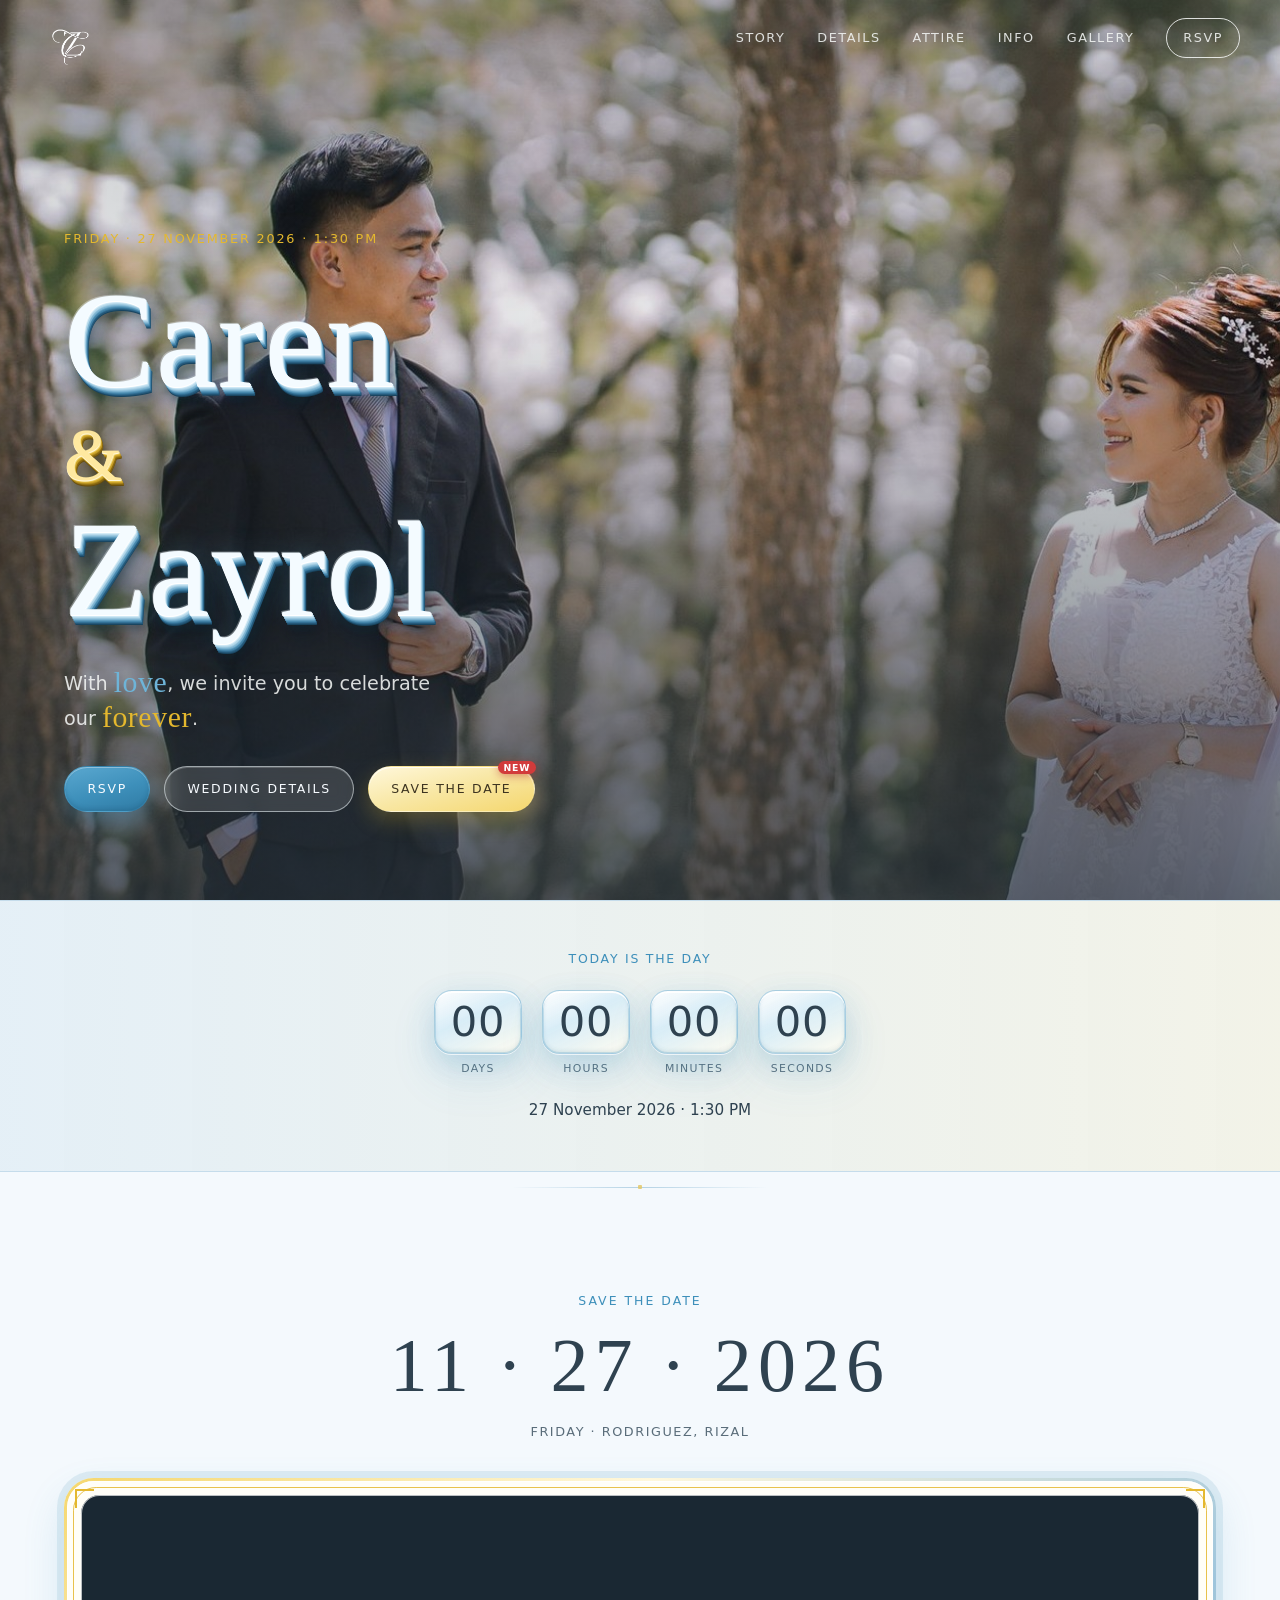
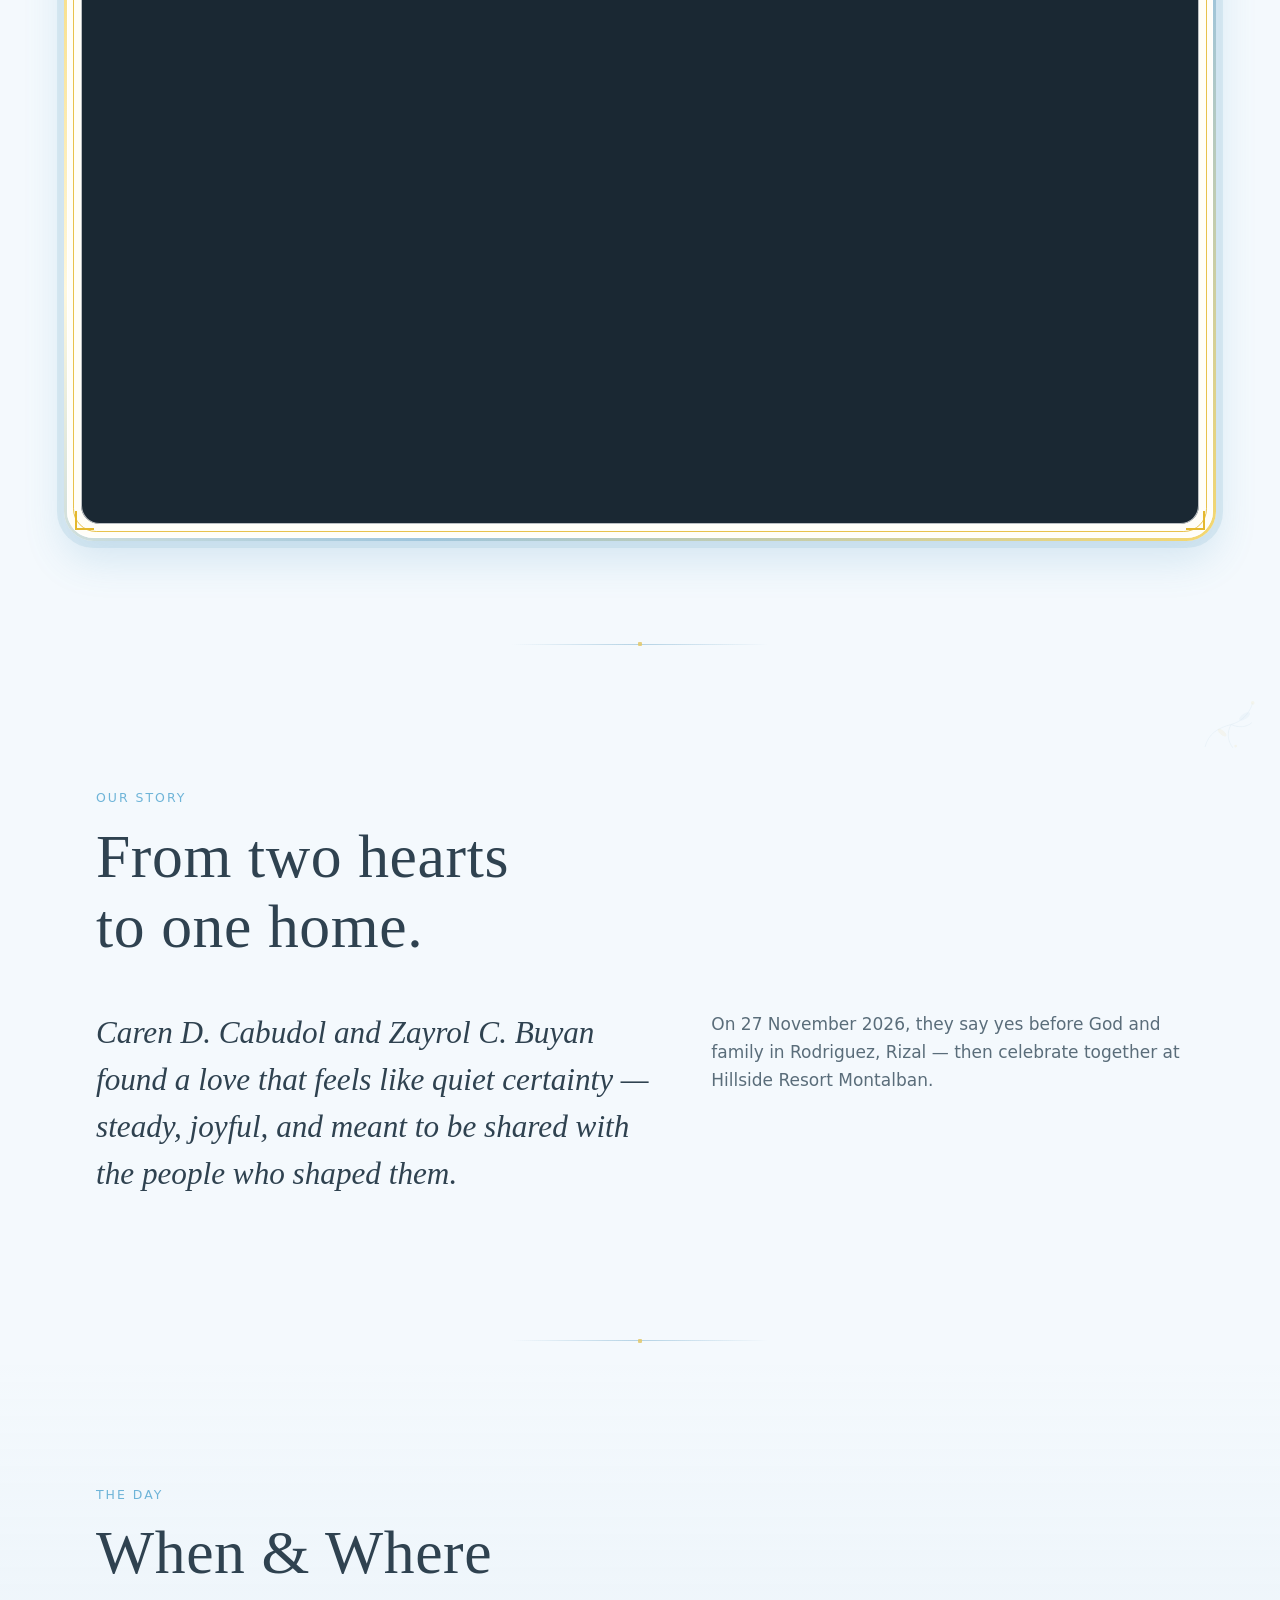
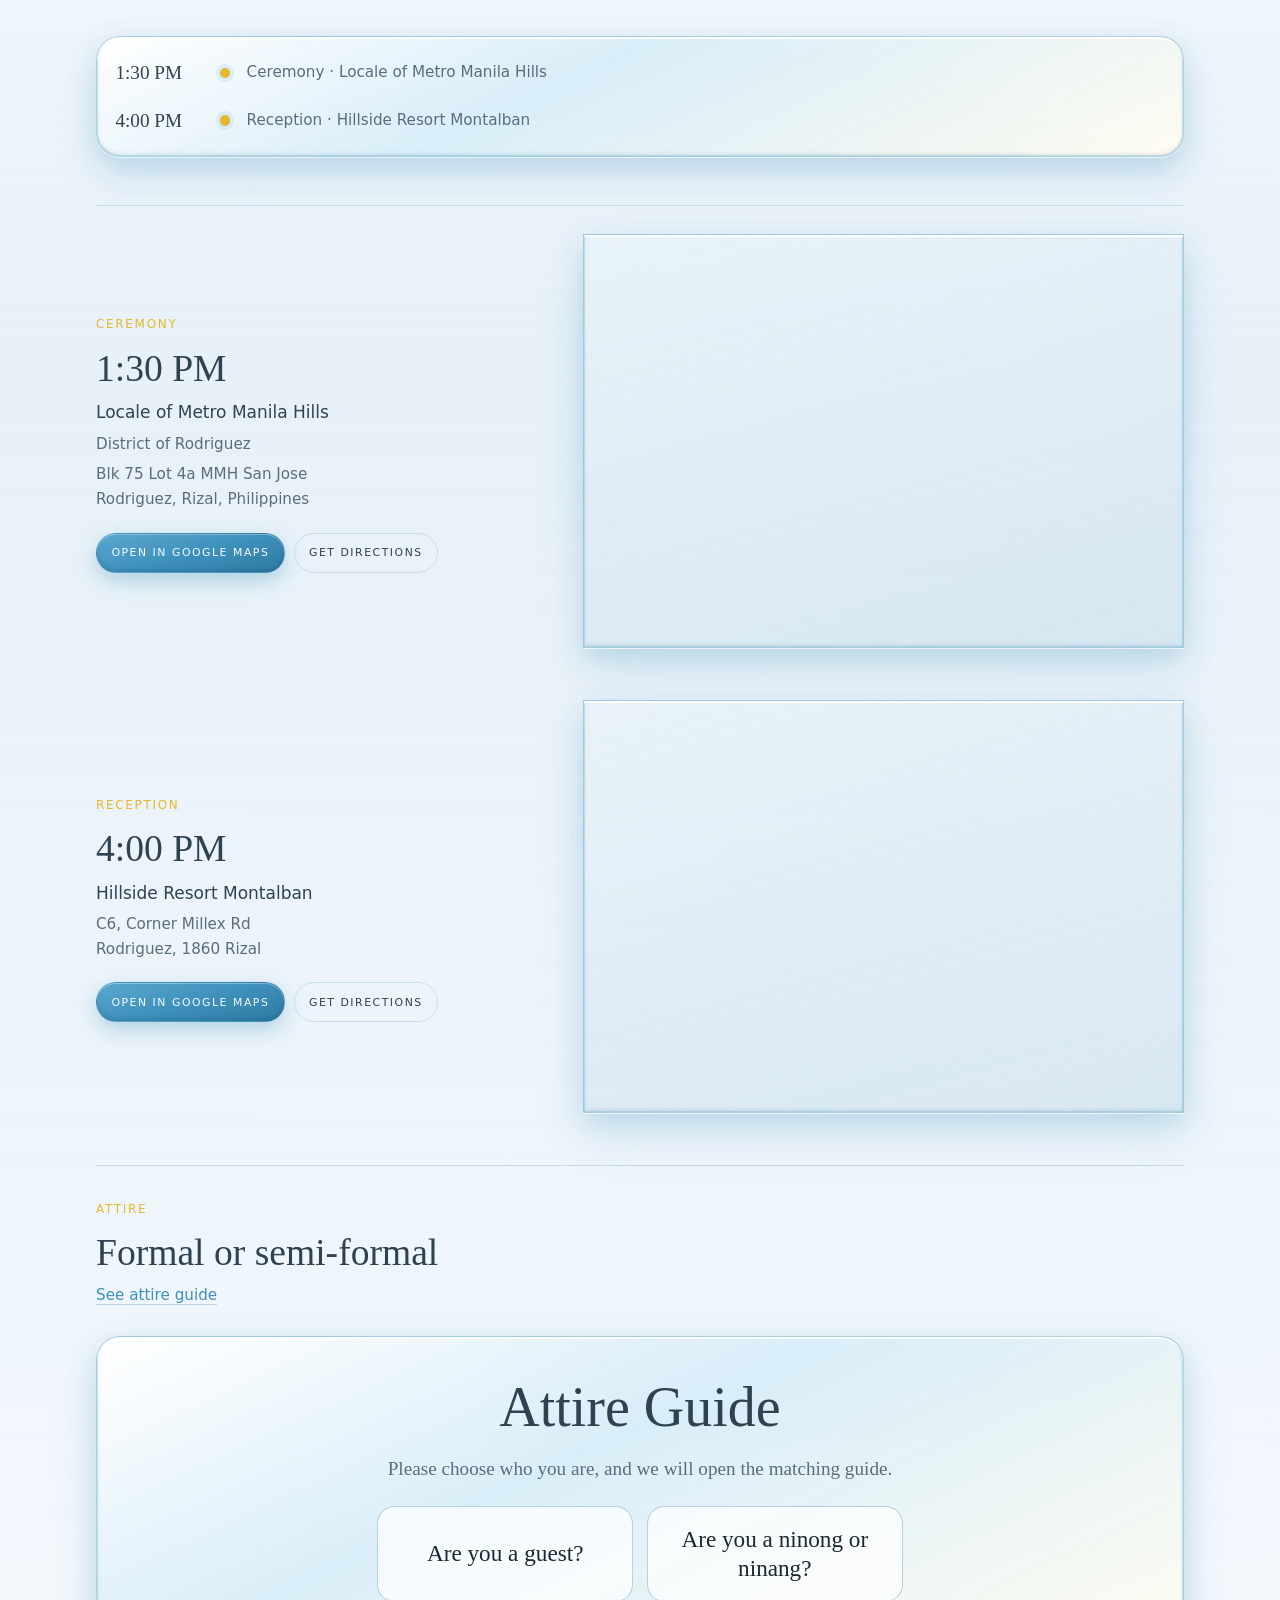
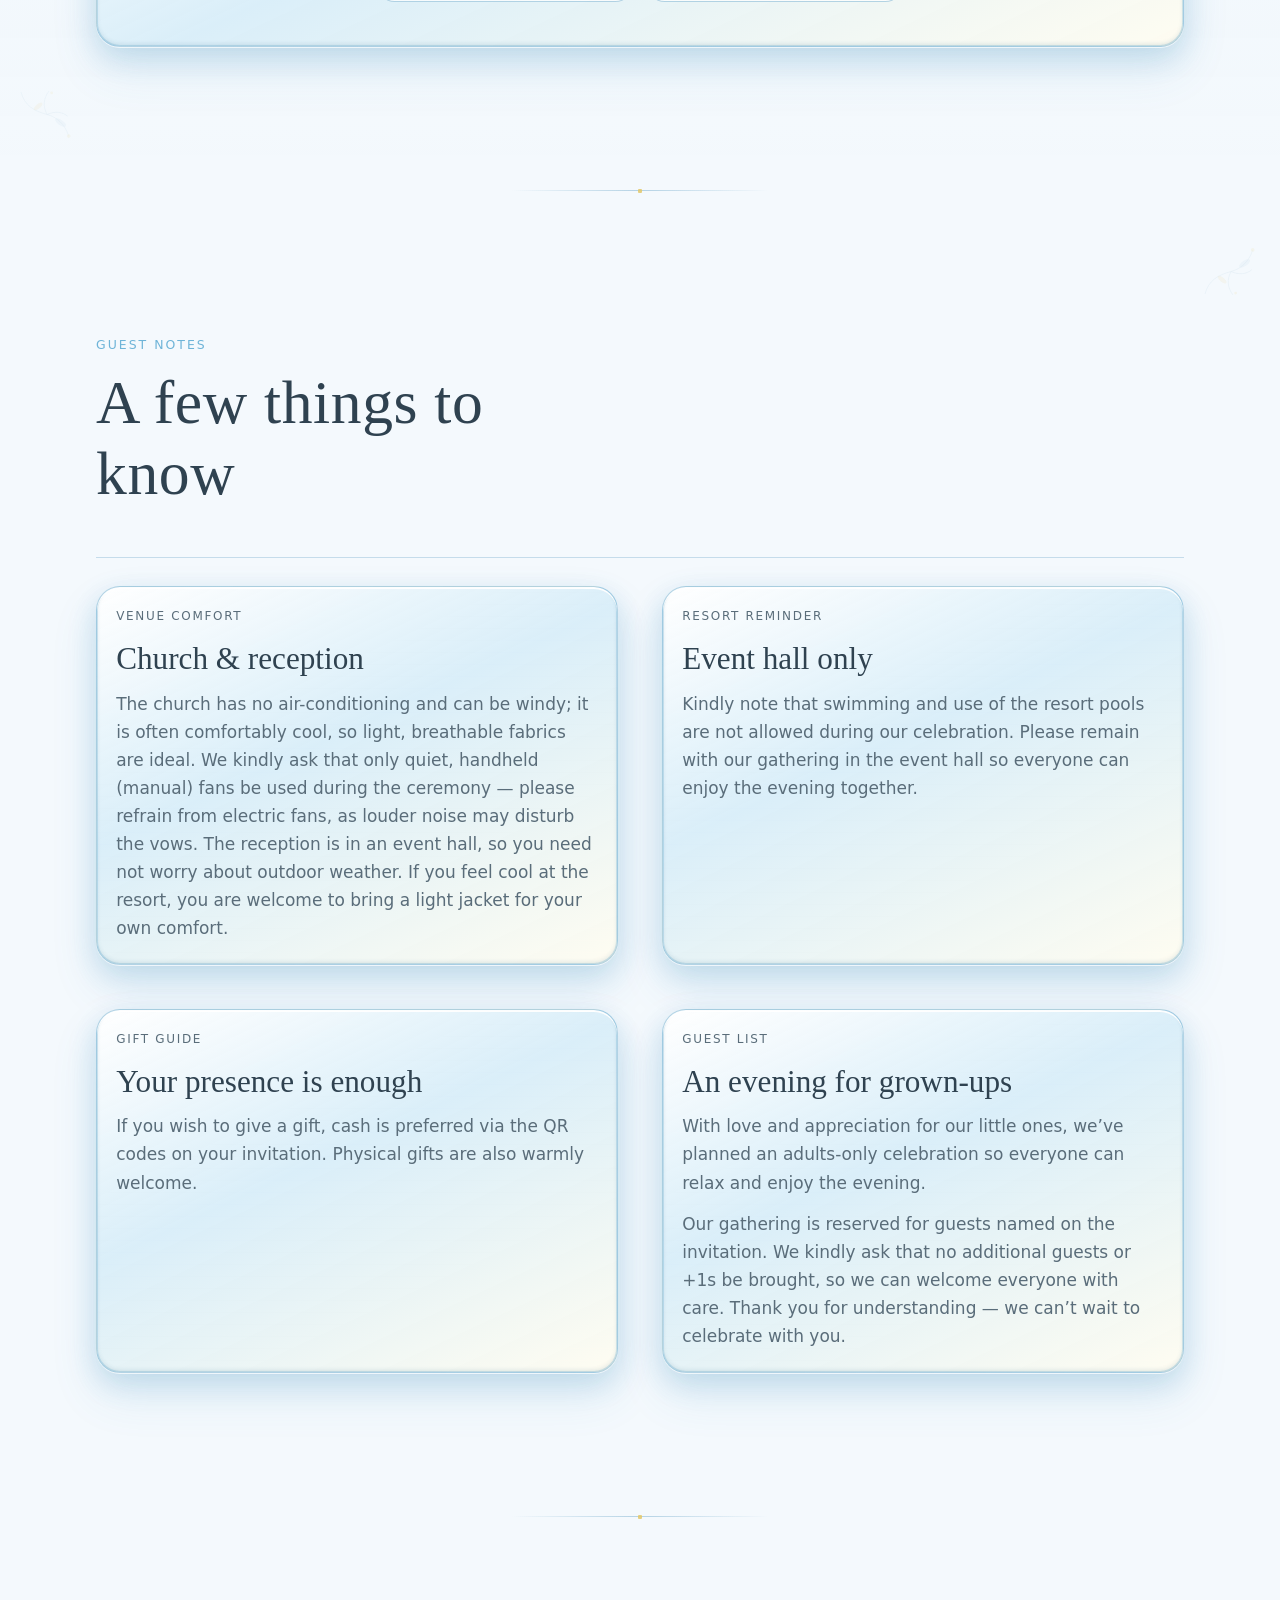
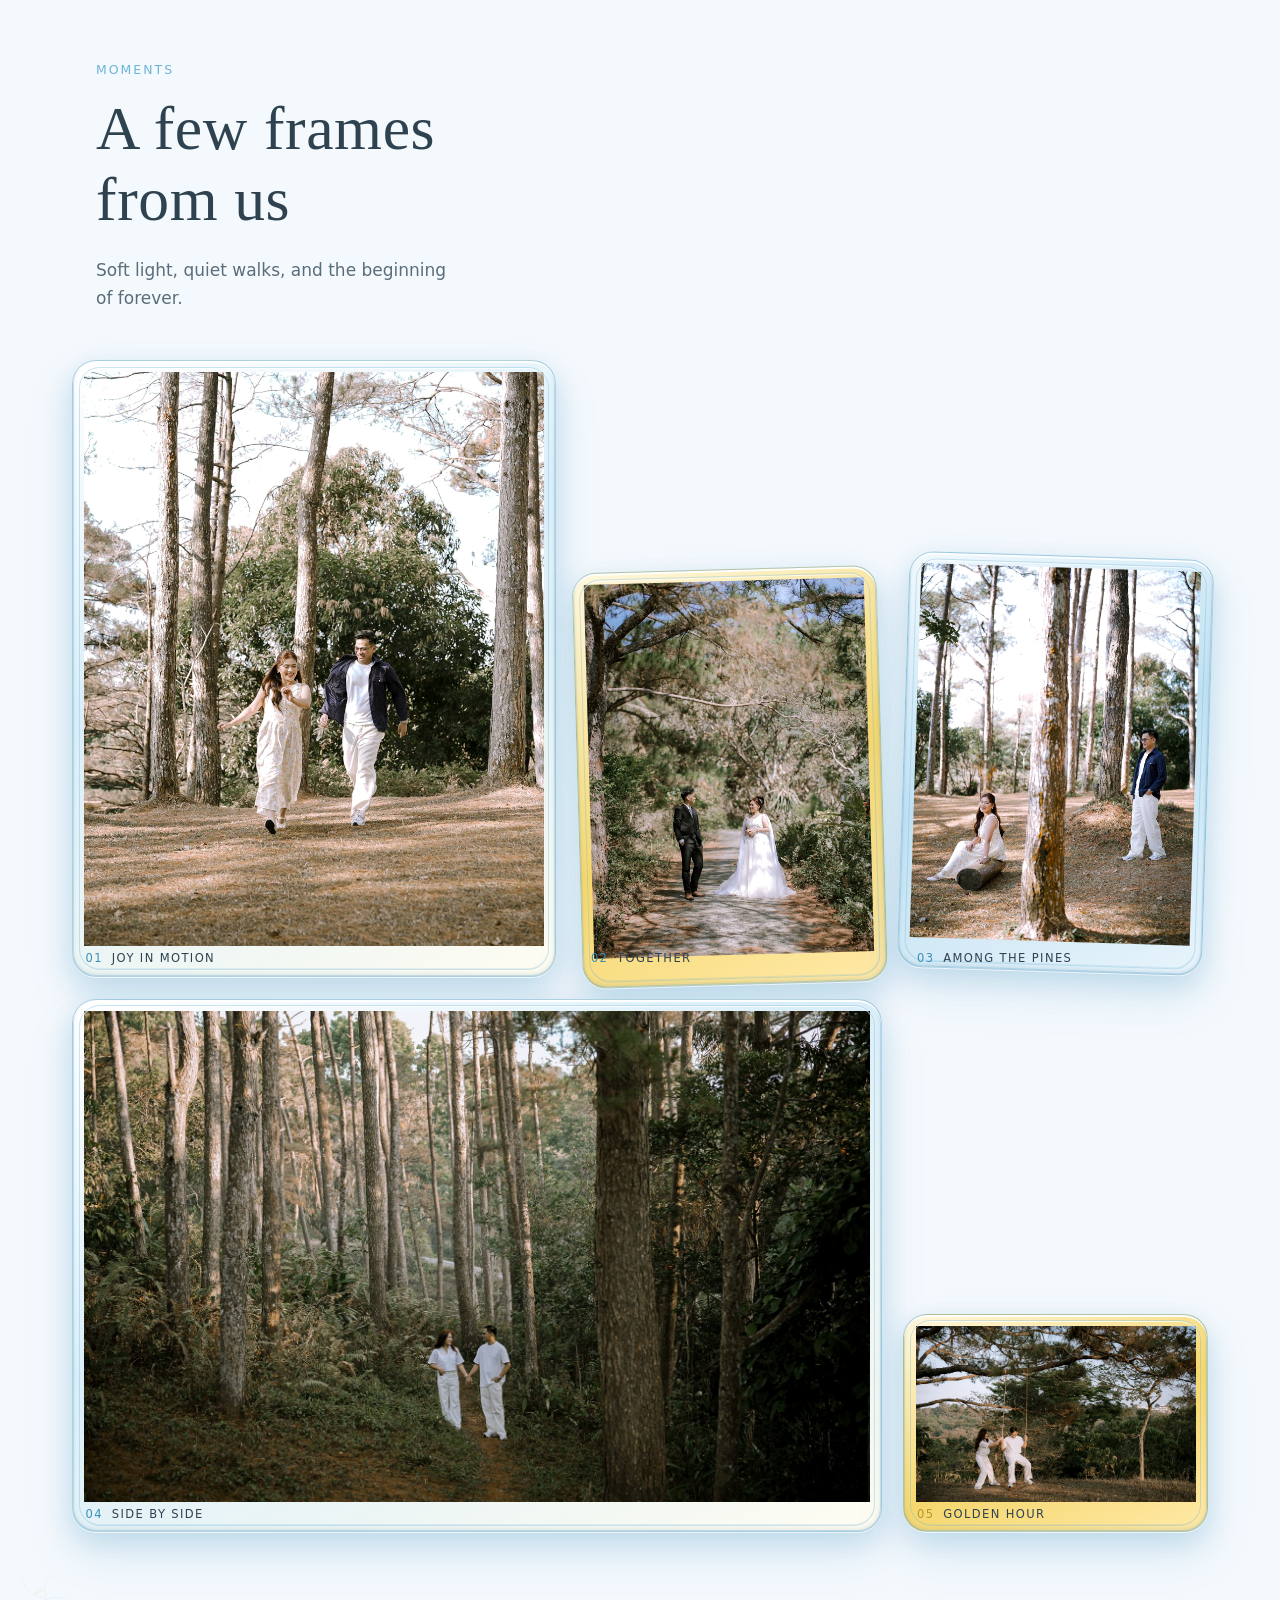
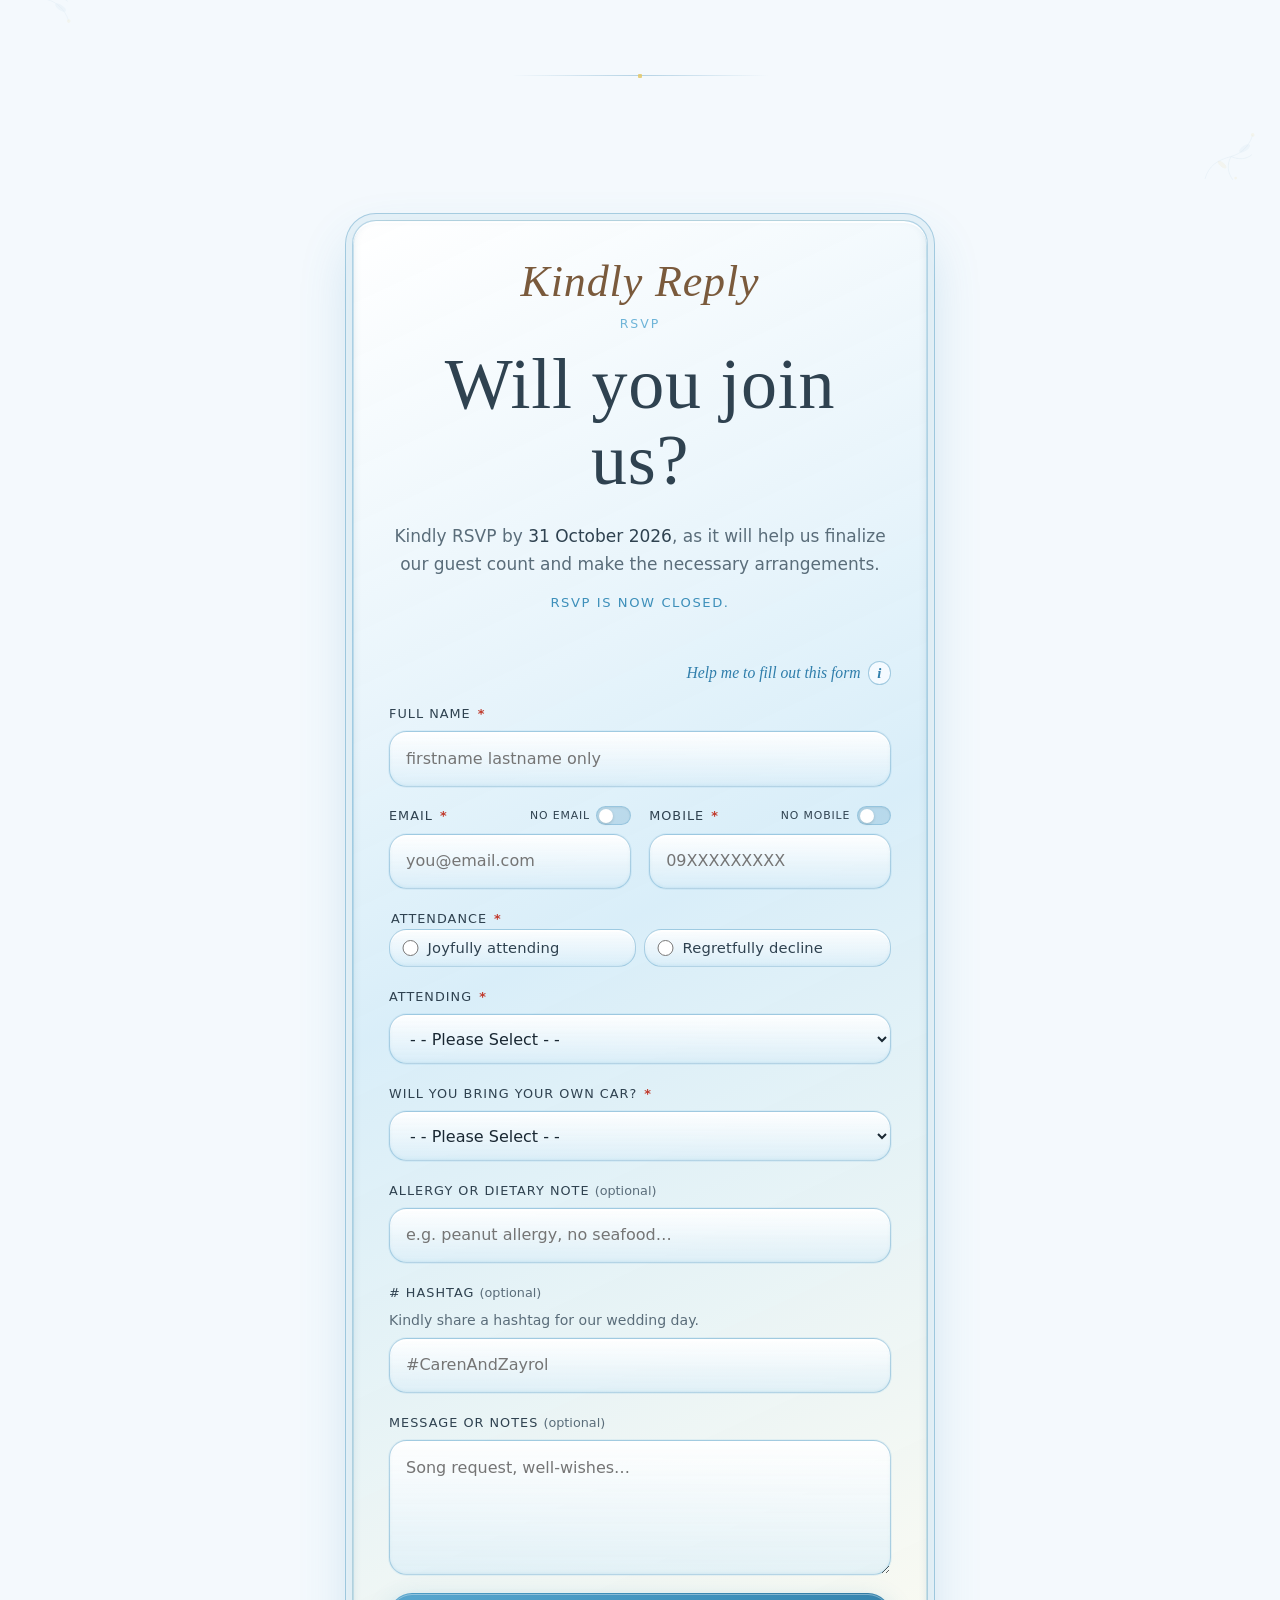
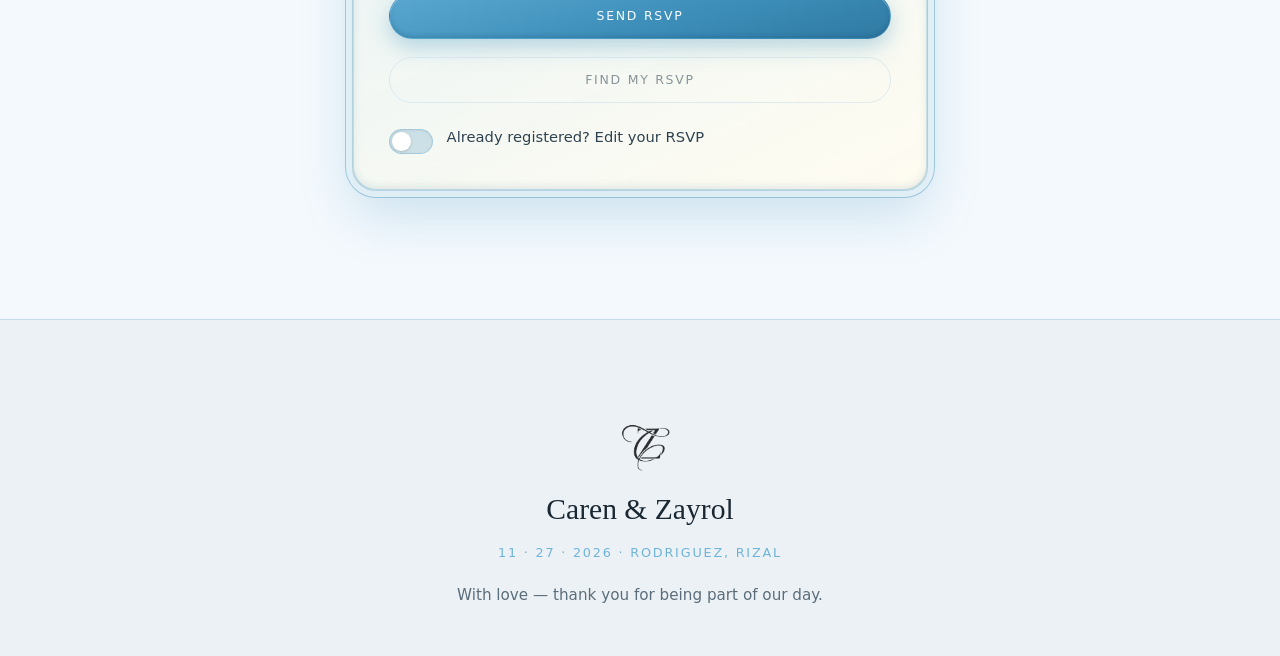
==== index.html @ 42cf220a "Let a saved group be suggested on the RSVP form, and register the people checked with that name. Co-" ====
<!DOCTYPE html>
<html lang="en">
<head>
  <meta charset="UTF-8" />
  <meta name="viewport" content="width=device-width, initial-scale=1, viewport-fit=cover" />
  <meta name="description" content="You're invited to the wedding of Caren D. Cabudol and Zayrol C. Buyan — 27 November 2026." />
  <meta name="referrer" content="strict-origin-when-cross-origin" />
  <meta
    http-equiv="Content-Security-Policy"
    content="default-src 'self'; base-uri 'self'; object-src 'none'; script-src 'self'; style-src 'self' 'unsafe-inline' https://fonts.googleapis.com; font-src 'self' https://fonts.gstatic.com data:; img-src 'self' data: https: blob:; frame-src https://maps.google.com https://www.google.com https://maps.googleapis.com https://www.youtube.com https://www.youtube-nocookie.com; connect-src 'self' https://wedding-rsvp.bzayrol.workers.dev https://script.google.com https://script.googleusercontent.com; form-action 'self'; upgrade-insecure-requests"
  />
  <title>Caren & Zayrol — Wedding</title>

  <link rel="preconnect" href="https://fonts.googleapis.com" />
  <link rel="preconnect" href="https://fonts.gstatic.com" crossorigin />
  <link href="https://fonts.googleapis.com/css2?family=Allura&family=Cormorant+Garamond:ital,wght@0,400;0,500;0,600;1,400;1,500&family=Great+Vibes&family=Outfit:wght@300;400;500&family=IBM+Plex+Mono:wght@400&display=swap" rel="stylesheet" />

  <link rel="icon" href="assets/favicon.svg" type="image/svg+xml" />
  <link rel="stylesheet" href="css/styles.css?v=232" />
  <script src="js/boot.js?v=4"></script>
</head>
<body>
  <a class="skip-link" href="#main">Skip to content</a>

  <div class="page-bg" aria-hidden="true"></div>

  <div class="page-decor" aria-hidden="true">
    <img class="page-decor__corner page-decor__corner--tl" src="assets/decor-corner.svg" alt="" width="160" height="160" />
    <img class="page-decor__corner page-decor__corner--br" src="assets/decor-corner.svg" alt="" width="160" height="160" />
  </div>

  <header class="site-header" data-header>
    <a class="logo" href="#top" aria-label="Caren & Zayrol — home">
      <img src="assets/logo-monogram.png" alt="" width="80" height="86" decoding="async" />
    </a>
    <button class="nav-toggle" type="button" aria-expanded="false" aria-controls="site-nav" data-nav-toggle>
      <span class="sr-only">Menu</span>
      <span></span><span></span>
    </button>
    <nav id="site-nav" class="site-nav" data-nav>
      <a href="#story">Story</a>
      <a href="#details">Details</a>
      <a href="#attire">Attire</a>
      <a href="#info">Info</a>
      <a href="#gallery">Gallery</a>
      <a href="#owners" class="nav-proposals" data-nav-proposals data-owners-lock hidden aria-label="Proposals and invitations">
        <span class="nav-proposals__full">Proposals and Invitations</span>
        <span class="nav-proposals__short">Invites</span>
      </a>
      <div class="nav-drop" data-nav-guestlist data-owners-lock data-guestlist-lock hidden>
        <button type="button" class="nav-drop__toggle" aria-expanded="false" aria-haspopup="true" aria-controls="planner-menu" data-planner-menu-toggle>
          Planner
        </button>
        <div id="planner-menu" class="nav-drop__menu" role="menu">
          <div class="nav-drop__panel">
            <a role="menuitem" href="planner/guestlist/">Guestlist</a>
            <a role="menuitem" href="planner/seating/">Seating arrangement</a>
          </div>
        </div>
      </div>
      <a class="nav-cta" href="#rsvp">RSVP</a>
    </nav>
  </header>

  <main id="main">
    <section id="top" class="hero" aria-label="Invitation">
      <div class="hero__media" role="img" aria-label="Caren and Zayrol in formal wedding attire">
        <picture data-hero-picture>
          <source media="(max-width: 720px)" srcset="assets/hero-mobile.jpg?v=6" data-hero-mobile />
          <img
            src="assets/hero.jpg?v=10"
            alt=""
            width="2400"
            height="880"
            fetchpriority="high"
            data-hero-img
            data-hero-desktop="assets/hero.jpg?v=10"
            data-hero-phone="assets/hero-mobile.jpg?v=6"
          />
        </picture>
      </div>
      <div class="hero__veil"></div>
      <div class="hero__content">
        <p class="hero__meta" data-reveal>Friday · 27 November 2026 · 1:30 PM</p>
        <h1 class="hero__brand" data-reveal>
          <span>Caren</span>
          <span class="amp">&</span>
          <span>Zayrol</span>
        </h1>
        <p class="hero__line" data-reveal>With <button type="button" class="hero__forever hero__secret" data-proposals-unlock>love</button>, we invite you to celebrate our <span class="hero__forever">forever</span>.</p>
        <div class="hero__actions" data-reveal>
          <a class="btn btn--primary" href="#rsvp">RSVP</a>
          <a class="btn btn--ghost" href="#details">Wedding details</a>
          <a class="btn btn--butter btn--new" href="#save-the-date">Save the date<span class="btn__new">New</span></a>
        </div>
      </div>
    </section>

    <section id="countdown" class="countdown" aria-label="Countdown to the wedding" data-countdown>
      <div class="section__inner countdown__inner" data-reveal>
        <p class="countdown__label">Counting down to forever</p>
        <div class="countdown__grid" role="timer" aria-live="polite">
          <div class="countdown__unit">
            <div class="flip" data-days><span>00</span></div>
            <small>Days</small>
          </div>
          <div class="countdown__unit">
            <div class="flip" data-hours><span>00</span></div>
            <small>Hours</small>
          </div>
          <div class="countdown__unit">
            <div class="flip" data-mins><span>00</span></div>
            <small>Minutes</small>
          </div>
          <div class="countdown__unit">
            <div class="flip" data-secs><span>00</span></div>
            <small>Seconds</small>
          </div>
        </div>
        <p class="countdown__date">27 November 2026 · 1:30 PM</p>
      </div>
    </section>

    <div class="divider" aria-hidden="true"><span></span></div>

    <section id="save-the-date" class="date-lockup" aria-label="Save the date">
      <div class="date-lockup__content" data-reveal>
        <p class="date-lockup__eyebrow">Save the date</p>
        <p class="date-lockup__digits">11 · 27 · 2026</p>
        <p class="date-lockup__meta">Friday · Rodriguez, Rizal</p>
        <div class="date-lockup__film">
          <div class="date-lockup__stage">
            <iframe
              src="https://www.youtube-nocookie.com/embed/GjAv69SFkd0"
              title="Caren and Zayrol pre-wedding film"
              allow="accelerometer; autoplay; clipboard-write; encrypted-media; gyroscope; picture-in-picture; web-share"
              referrerpolicy="strict-origin-when-cross-origin"
              allowfullscreen
              loading="lazy"
            ></iframe>
          </div>
        </div>
      </div>
    </section>

    <div class="divider" aria-hidden="true"><span></span></div>

    <section id="story" class="section story">
      <div class="section__inner">
        <p class="eyebrow" data-reveal>Our story</p>
        <h2 class="section__title" data-reveal>From two hearts to one home.</h2>
        <div class="story__grid">
          <p class="story__lead" data-reveal>
            Caren D. Cabudol and Zayrol C. Buyan found a love that feels like quiet certainty —
            steady, joyful, and meant to be shared with the people who shaped them.
          </p>
          <div class="story__aside" data-reveal>
            <p>
              On 27 November 2026, they say yes before God and family in Rodriguez, Rizal —
              then celebrate together at Hillside Resort Montalban.
            </p>
          </div>
        </div>
      </div>
    </section>

    <div class="divider" aria-hidden="true"><span></span></div>

    <section id="details" class="section details">
      <div class="section__inner">
        <p class="eyebrow" data-reveal>The day</p>
        <h2 class="section__title" data-reveal>When & Where</h2>

        <ol class="timeline" data-reveal>
          <li class="timeline__item">
            <span class="timeline__time">1:30 PM</span>
            <span class="timeline__dot"></span>
            <span class="timeline__text">Ceremony · Locale of Metro Manila Hills</span>
          </li>
          <li class="timeline__item">
            <span class="timeline__time">4:00 PM</span>
            <span class="timeline__dot"></span>
            <span class="timeline__text">Reception · Hillside Resort Montalban</span>
          </li>
        </ol>

        <div class="venue-stack">
          <div class="venue-block" data-reveal>
            <article class="detail">
              <p class="detail__label">Ceremony</p>
              <h3 class="detail__title">1:30 PM</h3>
              <p class="detail__place">Locale of Metro Manila Hills</p>
              <p class="detail__addr">District of Rodriguez</p>
              <p class="detail__addr">Blk 75 Lot 4a MMH San Jose<br />Rodriguez, Rizal, Philippines</p>
              <div class="detail__actions">
                <a
                  class="btn btn--primary btn--map"
                  href="https://www.google.com/maps/place/Lokal+ng+Metro+Manila+Hills/@14.7586998,121.1254913,17z/data=!4m10!1m2!2m1!1sLocale+of+Metro+Manila+Hills+Blk+75+Lot+4a+MMH+San+Jose+Rodriguez+Rizal!3m6!1s0x3397a50027b7ad67:0xabecc026a401fbd4!8m2!3d14.7587158!4d121.1304031!15sCkdMb2NhbGUgb2YgTWV0cm8gTWFuaWxhIEhpbGxzIEJsayA3NSBMb3QgNGEgTU1IIFNhbiBKb3NlIFJvZHJpZ3VleiBSaXphbJIBEHBsYWNlX29mX3dvcnNoaXDgAQA!16s%2Fg%2F11nbpb463r"
                  data-map-app="search"
                  data-map-query="14.7587158,121.1304031"
                  target="_blank"
                  rel="noopener noreferrer"
                >Open in Google Maps</a>
                <a
                  class="btn btn--ghost-ink btn--map"
                  href="https://www.google.com/maps/dir/?api=1&amp;destination=14.7587158,121.1304031"
                  data-map-app="dir"
                  data-map-query="14.7587158,121.1304031"
                  target="_blank"
                  rel="noopener noreferrer"
                >Get directions</a>
              </div>
            </article>

            <div class="venue-map">
              <iframe
                title="Map of Locale of Metro Manila Hills ceremony venue"
                src="https://maps.google.com/maps?q=14.7587158,121.1304031&amp;z=17&amp;output=embed"
                loading="lazy"
                referrerpolicy="no-referrer-when-downgrade"
                allowfullscreen
              ></iframe>
            </div>
          </div>

          <div class="venue-block" data-reveal>
            <article class="detail">
              <p class="detail__label">Reception</p>
              <h3 class="detail__title">4:00 PM</h3>
              <p class="detail__place">Hillside Resort Montalban</p>
              <p class="detail__addr">C6, Corner Millex Rd<br />Rodriguez, 1860 Rizal</p>
              <div class="detail__actions">
                <a
                  class="btn btn--primary btn--map"
                  href="https://www.google.com/maps/search/?api=1&amp;query=Hillside+Resort+Montalban+C6+Corner+Millex+Rd+Rodriguez+Rizal"
                  data-map-app="search"
                  data-map-query="Hillside Resort Montalban C6 Corner Millex Rd Rodriguez Rizal"
                  target="_blank"
                  rel="noopener noreferrer"
                >Open in Google Maps</a>
                <a
                  class="btn btn--ghost-ink btn--map"
                  href="https://www.google.com/maps/dir/?api=1&amp;destination=Hillside+Resort+Montalban+C6+Corner+Millex+Rd+Rodriguez+Rizal"
                  data-map-app="dir"
                  data-map-query="Hillside Resort Montalban C6 Corner Millex Rd Rodriguez Rizal"
                  target="_blank"
                  rel="noopener noreferrer"
                >Get directions</a>
              </div>
            </article>

            <div class="venue-map">
              <iframe
                title="Map of Hillside Resort Montalban reception venue"
                src="https://maps.google.com/maps?q=Hillside+Resort+Montalban+C6+Corner+Millex+Rd+Rodriguez+Rizal&amp;z=16&amp;output=embed"
                loading="lazy"
                referrerpolicy="no-referrer-when-downgrade"
                allowfullscreen
              ></iframe>
            </div>
          </div>
        </div>

        <div class="attire-block" data-reveal>
          <article class="detail detail--attire">
            <p class="detail__label">Attire</p>
            <h3 class="detail__title">Formal or semi-formal</h3>
            <p class="detail__addr"><a href="#attire">See attire guide</a></p>
          </article>

          <div class="attire-guide" id="attire" data-attire-tabs>
            <div class="attire-gate" data-attire-gate>
              <p class="attire-guide__script">Attire Guide</p>
              <p class="attire-guide__invite">Please choose who you are, and we will open the matching guide.</p>
              <div class="attire-gate__choices">
                <button type="button" class="attire-gate__choice" data-attire-choice="guests">Are you a guest?</button>
                <button type="button" class="attire-gate__choice" data-attire-choice="sponsors">Are you a ninong or ninang?</button>
              </div>
            </div>
            <div class="attire-tabs" role="tablist" aria-label="Attire guides" hidden>
              <button type="button" class="attire-tab" role="tab" id="attire-tab-guests" aria-selected="false" aria-controls="attire-panel-guests" tabindex="-1" data-attire-tab="guests">Guests</button>
              <button type="button" class="attire-tab" role="tab" id="attire-tab-sponsors" aria-selected="false" aria-controls="attire-panel-sponsors" tabindex="-1" data-attire-tab="sponsors">Ninong &amp; Ninang</button>
            </div>
            <div class="attire-tabpanel" role="tabpanel" id="attire-panel-guests" aria-labelledby="attire-tab-guests" data-attire-panel="guests" hidden>
            <p class="attire-guide__script">Attire Guide</p>
            <p class="attire-guide__invite">
              We invite our guests to come dressed in elegant
              <em>formal or semi-formal attire</em>
              in shades that complement our wedding palette.
            </p>
            <p class="attire-guide__theme">Theme: Shades of Dark Green</p>
            <div class="attire-swatches" aria-label="Suggested color palette">
              <figure class="swatch">
                <div class="swatch__chip" style="--swatch:#3b3e25"></div>
                <figcaption>Olive Green</figcaption>
              </figure>
              <figure class="swatch">
                <div class="swatch__chip" style="--swatch:#1b3022"></div>
                <figcaption>Forest Green</figcaption>
              </figure>
              <figure class="swatch">
                <div class="swatch__chip" style="--swatch:#2e5135"></div>
                <figcaption>Hunter Green</figcaption>
              </figure>
            </div>

            <p class="attire-guide__chapel">
              The ceremony is at the Locale of Metro Manila Hills. Please dress modestly for the chapel:
              covered shoulders, a neckline that is not low, and hemlines at the knee or longer.
            </p>

            <div class="attire-samples">
              <div class="attire-models attire-models--do" data-lightbox-gallery>
                <figure class="attire-model" data-lightbox-item>
                  <button type="button" class="attire-model__open" data-lightbox-open aria-label="View formal women's sample">
                    <img src="assets/attire/do-semiformal-women.jpg?v=3" alt="Woman in a forest green high-neck midi dress with three-quarter sleeves and closed shoes" width="768" height="1024" loading="lazy" />
                  </button>
                  <figcaption><strong>Formal · Women</strong> Forest green midi dress with sleeves, a modest neckline, and closed shoes</figcaption>
                </figure>
                <figure class="attire-model" data-lightbox-item>
                  <button type="button" class="attire-model__open" data-lightbox-open aria-label="View formal men's sample">
                    <img src="assets/attire/do-semiformal-men.jpg?v=5" alt="Man in a hunter green long-sleeve button-front polo, dark slacks, and brown leather shoes" width="768" height="1024" loading="lazy" />
                  </button>
                  <figcaption><strong>Formal · Men</strong> Hunter green long-sleeve button-front polo, slacks, and leather shoes</figcaption>
                </figure>
                <figure class="attire-model" data-lightbox-item>
                  <button type="button" class="attire-model__open" data-lightbox-open aria-label="View semi-formal women's sample">
                    <img src="assets/attire/do-formal-women.jpg?v=5" alt="Woman in an olive green short-sleeved knee-length dress and nude closed shoes" width="768" height="1024" loading="lazy" />
                  </button>
                  <figcaption><strong>Semi-formal · Women</strong> Olive green knee-length dress with short sleeves, a modest neckline, and closed shoes</figcaption>
                </figure>
                <figure class="attire-model" data-lightbox-item>
                  <button type="button" class="attire-model__open" data-lightbox-open aria-label="View semi-formal men's sample">
                    <img src="assets/attire/do-formal-men.jpg?v=6" alt="Man in an olive green short-sleeve button-front polo, beige pants, black shoes, and eyeglasses" width="768" height="1024" loading="lazy" />
                  </button>
                  <figcaption><strong>Semi-formal · Men</strong> Olive green button-front polo, beige pants, and black shoes</figcaption>
                </figure>
              </div>
            </div>

            <div class="attire-avoid">
              <p class="attire-avoid__title">Kindly avoid</p>
              <div class="attire-avoid__cols">
                <div class="attire-rail" data-attire-rail>
                  <p class="attire-avoid__who">For women</p>
                  <div class="attire-rail__viewport">
                    <figure class="attire-rail__slide is-active" data-attire-slide>
                      <img src="assets/attire/dont-women-revealing.jpg" alt="Example of an outfit that shows too much of the body" width="768" height="1024" />
                      <figcaption>Outfits that show too much of the body</figcaption>
                    </figure>
                    <figure class="attire-rail__slide" data-attire-slide>
                      <img src="assets/attire/dont-women-short.jpg" alt="Example of a dress that is too short" width="768" height="1024" />
                      <figcaption>Gowns or dresses that are too short</figcaption>
                    </figure>
                    <figure class="attire-rail__slide" data-attire-slide>
                      <img src="assets/attire/dont-women-sleeveless.jpg" alt="Example of a sleeveless dress" width="768" height="1024" />
                      <figcaption>Sleeveless tops</figcaption>
                    </figure>
                    <figure class="attire-rail__slide" data-attire-slide>
                      <img src="assets/attire/dont-women-vneck.jpg" alt="Example of a gown with a low V-neckline" width="768" height="1024" />
                      <figcaption>Revealing V-necklines</figcaption>
                    </figure>
                    <figure class="attire-rail__slide" data-attire-slide>
                      <img src="assets/attire/dont-women-backless.jpg" alt="Example of a backless gown" width="768" height="1024" />
                      <figcaption>Backless dresses</figcaption>
                    </figure>
                    <figure class="attire-rail__slide" data-attire-slide>
                      <img src="assets/attire/dont-women-spaghetti.jpg" alt="Example of a spaghetti-strap dress" width="768" height="1024" />
                      <figcaption>Spaghetti straps</figcaption>
                    </figure>
                    <figure class="attire-rail__slide" data-attire-slide>
                      <img src="assets/attire/dont-women-slippers.jpg" alt="Example of a dress worn with slippers" width="768" height="1024" />
                      <figcaption>Slippers</figcaption>
                    </figure>
                    <figure class="attire-rail__slide" data-attire-slide>
                      <img src="assets/attire/dont-women-pants.jpg" alt="Example of a woman wearing pants" width="768" height="1024" />
                      <figcaption>Pants</figcaption>
                    </figure>
                    <figure class="attire-rail__slide" data-attire-slide>
                      <img src="assets/attire/dont-women-jeans.jpg" alt="Example of a woman wearing jeans and maong" width="768" height="1024" />
                      <figcaption>Jeans and maong</figcaption>
                    </figure>
                  </div>
                  <div class="attire-rail__nav">
                    <button type="button" class="attire-rail__arrow" data-attire-prev aria-label="Previous women's example">‹</button>
                    <button type="button" class="attire-rail__arrow" data-attire-next aria-label="Next women's example">›</button>
                  </div>
                </div>
                <div class="attire-rail" data-attire-rail>
                  <p class="attire-avoid__who">For men</p>
                  <div class="attire-rail__viewport">
                    <figure class="attire-rail__slide is-active" data-attire-slide>
                      <img src="assets/attire/dont-men-jeans.jpg" alt="Example of jeans and a casual shirt" width="768" height="1024" />
                      <figcaption>Jeans and maong</figcaption>
                    </figure>
                    <figure class="attire-rail__slide" data-attire-slide>
                      <img src="assets/attire/dont-men-tshirt.jpg" alt="Example of a relaxed T-shirt" width="768" height="1024" />
                      <figcaption>Relaxed T-shirts</figcaption>
                    </figure>
                    <figure class="attire-rail__slide" data-attire-slide>
                      <img src="assets/attire/dont-men-shorts.jpg" alt="Example of shorts" width="768" height="1024" />
                      <figcaption>Shorts</figcaption>
                    </figure>
                    <figure class="attire-rail__slide" data-attire-slide>
                      <img src="assets/attire/dont-men-slippers.jpg" alt="Example of slippers" width="768" height="1024" />
                      <figcaption>Slippers</figcaption>
                    </figure>
                  </div>
                  <div class="attire-rail__nav">
                    <button type="button" class="attire-rail__arrow" data-attire-prev aria-label="Previous men's example">‹</button>
                    <button type="button" class="attire-rail__arrow" data-attire-next aria-label="Next men's example">›</button>
                  </div>
                </div>
              </div>
            </div>
            </div>

            <div class="attire-tabpanel" role="tabpanel" id="attire-panel-sponsors" aria-labelledby="attire-tab-sponsors" data-attire-panel="sponsors" hidden>
            <div id="ninong-ninang">
            <p class="attire-guide__script">Ninong &amp; Ninang</p>
            <p class="attire-guide__invite">
              For our principal sponsors, we kindly ask for elegant
              <em>formal attire</em>.
            </p>
            <p class="attire-guide__theme">This guide is for ninong and ninang.</p>
            <div class="attire-swatches attire-swatches--sponsors" aria-label="Ninong and ninang colors">
              <figure class="swatch">
                <div class="swatch__chip" style="--swatch:#d7c4a3"></div>
                <figcaption>Ninongs · beige barong</figcaption>
              </figure>
              <figure class="swatch">
                <div class="swatch__chip" style="--swatch:#f3e6c8"></div>
                <figcaption>Ninangs · champagne beige</figcaption>
              </figure>
            </div>
            <div class="attire-samples">
              <div class="attire-models attire-models--sponsors" data-lightbox-gallery>
                <figure class="attire-model" data-lightbox-item>
                  <button type="button" class="attire-model__open" data-lightbox-open aria-label="View ninong sample">
                    <img src="assets/attire/do-ninong.jpg?v=6" alt="Man in a beige barong, black trousers, black dress socks, black leather shoes, and a gold watch" width="768" height="1024" loading="lazy" />
                  </button>
                  <figcaption><strong>Ninong</strong> Beige barong, formal trousers, and leather shoes</figcaption>
                </figure>
                <figure class="attire-model" data-lightbox-item>
                  <button type="button" class="attire-model__open" data-lightbox-open aria-label="View ninang sample">
                    <img src="assets/attire/do-ninang.jpg?v=8" alt="Woman in a champagne beige lace formal dress with sleeves, a gold necklace and earrings, holding a folding fan and a small handbag, and wearing closed shoes" width="768" height="1024" loading="lazy" />
                  </button>
                  <figcaption><strong>Ninang</strong> Champagne beige lace formal dress with sleeves and closed shoes</figcaption>
                </figure>
                <figure class="attire-model" data-lightbox-item>
                  <button type="button" class="attire-model__open" data-lightbox-open aria-label="View second ninong sample">
                    <img src="assets/attire/do-ninong-2.jpg?v=2" alt="Man with hair combed back, in a beige barong with scattered floral embroidery, brown trousers, dark socks, wood-tone shoes, a silver watch, and a wooden cane" width="768" height="1024" loading="lazy" />
                  </button>
                  <figcaption><strong>Ninong</strong> Another barong, brown trousers, wood-tone shoes, and a cane</figcaption>
                </figure>
                <figure class="attire-model" data-lightbox-item>
                  <button type="button" class="attire-model__open" data-lightbox-open aria-label="View second ninang sample">
                    <img src="assets/attire/do-ninang-2.jpg?v=4" alt="Woman with a shoulder-length bob, in a champagne beige long-sleeve embossed dress with a gold necklace and earrings, a burgundy pouch bag, and wood-tone closed heels" width="768" height="1024" loading="lazy" />
                  </button>
                  <figcaption><strong>Ninang</strong> Champagne beige long-sleeve dress, burgundy pouch, and wood-tone shoes</figcaption>
                </figure>
              </div>
            </div>
            </div>
            </div>
          </div>
        </div>
      </div>
    </section>

    <div class="divider" aria-hidden="true"><span></span></div>

    <section id="info" class="section info">
      <div class="section__inner">
        <p class="eyebrow" data-reveal>Guest notes</p>
        <h2 class="section__title" data-reveal>A few things to know</h2>

        <div class="info__grid">
          <article class="info-card" data-reveal>
            <p class="info-card__label">Venue comfort</p>
            <h3 class="info-card__title">Church &amp; reception</h3>
            <p>
              The church has no air-conditioning and can be windy; it is often comfortably cool,
              so light, breathable fabrics are ideal. We kindly ask that only quiet, handheld
              (manual) fans be used during the ceremony — please refrain from electric fans,
              as louder noise may disturb the vows. The reception is in an event hall, so you need
              not worry about outdoor weather. If you feel cool at the resort, you are welcome to
              bring a light jacket for your own comfort.
            </p>
          </article>
          <article class="info-card" data-reveal>
            <p class="info-card__label">Resort reminder</p>
            <h3 class="info-card__title">Event hall only</h3>
            <p>
              Kindly note that swimming and use of the resort pools are not allowed during our celebration.
              Please remain with our gathering in the event hall so everyone can enjoy the evening together.
            </p>
          </article>
          <article class="info-card" data-reveal>
            <p class="info-card__label">Gift guide</p>
            <h3 class="info-card__title">Your presence is enough</h3>
            <p>
              If you wish to give a gift, cash is preferred via the QR codes on your invitation.
              Physical gifts are also warmly welcome.
            </p>
          </article>
          <article class="info-card" data-reveal>
            <p class="info-card__label">Guest list</p>
            <h3 class="info-card__title">An evening for grown-ups</h3>
            <p>
              With love and appreciation for our little ones, we’ve planned an adults-only
              celebration so everyone can relax and enjoy the evening.
            </p>
            <p>
              Our gathering is reserved for guests named on the invitation. We kindly ask that
              no additional guests or +1s be brought, so we can welcome everyone with care.
              Thank you for understanding — we can’t wait to celebrate with you.
            </p>
          </article>
        </div>
      </div>
    </section>

    <div class="divider" aria-hidden="true"><span></span></div>

    <section id="gallery" class="section gallery">
      <div class="section__inner">
        <p class="eyebrow" data-reveal>Moments</p>
        <h2 class="section__title" data-reveal>A few frames from us</h2>
        <p class="gallery__lead" data-reveal>Soft light, quiet walks, and the beginning of forever.</p>
      </div>

      <div class="gallery__mosaic" data-reveal data-lightbox-gallery>
        <figure class="frame frame--feature" data-lightbox-item>
          <button type="button" class="frame__open" data-lightbox-open aria-label="View Joy in motion">
            <div class="frame__mat">
              <img src="assets/gallery-3.jpg" alt="Caren and Zayrol running joyfully through the forest" width="1600" height="1067" loading="lazy" />
            </div>
          </button>
          <figcaption><span>01</span> Joy in motion</figcaption>
        </figure>

        <figure class="frame frame--tall frame--tilt-a" data-lightbox-item>
          <button type="button" class="frame__open" data-lightbox-open aria-label="View Together">
            <div class="frame__mat frame__mat--butter">
              <img src="assets/gallery-1.jpg" alt="Caren and Zayrol looking at each other in wedding attire" width="1067" height="1600" loading="lazy" />
            </div>
          </button>
          <figcaption><span>02</span> Together</figcaption>
        </figure>

        <figure class="frame frame--tall frame--tilt-b" data-lightbox-item>
          <button type="button" class="frame__open" data-lightbox-open aria-label="View Among the pines">
            <div class="frame__mat frame__mat--powder">
              <img src="assets/gallery-2.jpg" alt="Caren seated on a log while Zayrol stands nearby in the pines" width="1067" height="1600" loading="lazy" />
            </div>
          </button>
          <figcaption><span>03</span> Among the pines</figcaption>
        </figure>

        <figure class="frame frame--wide" data-lightbox-item>
          <button type="button" class="frame__open" data-lightbox-open aria-label="View Side by side">
            <div class="frame__mat">
              <img src="assets/gallery-4.jpg" alt="Caren and Zayrol walking hand in hand through the pine forest" width="1600" height="1067" loading="lazy" />
            </div>
          </button>
          <figcaption><span>04</span> Side by side</figcaption>
        </figure>

        <figure class="frame frame--wide frame--accent" data-lightbox-item>
          <button type="button" class="frame__open" data-lightbox-open aria-label="View Golden hour">
            <div class="frame__mat frame__mat--butter">
              <img src="assets/gallery-5.jpg" alt="Caren and Zayrol on a swing under golden light" width="1600" height="1067" loading="lazy" />
            </div>
          </button>
          <figcaption><span>05</span> Golden hour</figcaption>
        </figure>
      </div>
    </section>

    <div class="divider divider--proposals" data-owners-lock hidden aria-hidden="true"><span></span></div>

    <section id="owners" class="section proposals" aria-label="Proposals and invitations" data-proposals-section data-owners-lock hidden>
      <div class="section__inner">
        <p class="eyebrow" data-reveal>For our people</p>
        <h2 class="section__title" data-reveal>Proposals and Invitations</h2>
      </div>

      <div class="owners-pair">
        <div class="owners-pair__col">
          <h3 class="owners-pair__title" data-reveal>Invitations</h3>
          <div class="proposals__stage" data-proposals="invitation" data-reveal>
        <div class="proposals__viewport" aria-live="polite">
          <article class="proposal-slide is-active" data-proposal-slide>
            <div class="proposal-slide__orbit">
              <div class="proposal-slide__card" data-proposal-card>
                <span class="proposal-slide__edge" aria-hidden="true"></span>
                <div class="proposal-slide__holo" aria-hidden="true"></div>
                <div class="proposal-slide__frame">
                  <img data-src="assets/invitations/main-invitation.jpg" alt="Main invitation card" width="1100" height="1556" loading="lazy" />
                </div>
              </div>
              <div class="proposal-slide__badge">
                <p class="proposal-slide__eyebrow">Invitation</p>
                <p class="proposal-slide__role">Main Invitation</p>
              </div>
            </div>
          </article>
          <article class="proposal-slide" data-proposal-slide>
            <div class="proposal-slide__orbit">
              <div class="proposal-slide__card" data-proposal-card>
                <span class="proposal-slide__edge" aria-hidden="true"></span>
                <div class="proposal-slide__holo" aria-hidden="true"></div>
                <div class="proposal-slide__frame">
                  <img data-src="assets/invitations/entourage.jpg?v=2" alt="Entourage invitation card" width="1100" height="1556" loading="lazy" />
                </div>
              </div>
              <div class="proposal-slide__badge">
                <p class="proposal-slide__eyebrow">Invitation</p>
                <p class="proposal-slide__role">Entourage</p>
              </div>
            </div>
          </article>
          <article class="proposal-slide" data-proposal-slide>
            <div class="proposal-slide__orbit">
              <div class="proposal-slide__card" data-proposal-card>
                <span class="proposal-slide__edge" aria-hidden="true"></span>
                <div class="proposal-slide__holo" aria-hidden="true"></div>
                <div class="proposal-slide__frame">
                  <img data-src="assets/invitations/finer-details.jpg" alt="Finer details invitation card" width="1100" height="1556" loading="lazy" />
                </div>
              </div>
              <div class="proposal-slide__badge">
                <p class="proposal-slide__eyebrow">Invitation</p>
                <p class="proposal-slide__role">Finer Details</p>
              </div>
            </div>
          </article>
          <article class="proposal-slide" data-proposal-slide>
            <div class="proposal-slide__orbit">
              <div class="proposal-slide__card" data-proposal-card>
                <span class="proposal-slide__edge" aria-hidden="true"></span>
                <div class="proposal-slide__holo" aria-hidden="true"></div>
                <div class="proposal-slide__frame">
                  <img data-src="assets/invitations/for-ninangs.jpg" alt="Invitation card for ninangs" width="1100" height="1556" loading="lazy" />
                </div>
              </div>
              <div class="proposal-slide__badge">
                <p class="proposal-slide__eyebrow">Invitation</p>
                <p class="proposal-slide__role">For Ninangs</p>
              </div>
            </div>
          </article>
          <article class="proposal-slide" data-proposal-slide>
            <div class="proposal-slide__orbit">
              <div class="proposal-slide__card" data-proposal-card>
                <span class="proposal-slide__edge" aria-hidden="true"></span>
                <div class="proposal-slide__holo" aria-hidden="true"></div>
                <div class="proposal-slide__frame">
                  <img data-src="assets/invitations/for-ninongs.jpg" alt="Invitation card for ninongs" width="1100" height="1556" loading="lazy" />
                </div>
              </div>
              <div class="proposal-slide__badge">
                <p class="proposal-slide__eyebrow">Invitation</p>
                <p class="proposal-slide__role">For Ninongs</p>
              </div>
            </div>
          </article>
          <article class="proposal-slide" data-proposal-slide>
            <div class="proposal-slide__orbit">
              <div class="proposal-slide__card" data-proposal-card>
                <span class="proposal-slide__edge" aria-hidden="true"></span>
                <div class="proposal-slide__holo" aria-hidden="true"></div>
                <div class="proposal-slide__frame">
                  <img data-src="assets/invitations/rsvp.jpg" alt="RSVP invitation card" width="1100" height="1556" loading="lazy" />
                </div>
              </div>
              <div class="proposal-slide__badge">
                <p class="proposal-slide__eyebrow">Invitation</p>
                <p class="proposal-slide__role">RSVP</p>
              </div>
            </div>
          </article>
        </div>
        <div class="proposals__controls">
          <button type="button" class="proposals__arrow" data-proposal-prev aria-label="Previous invitation">
            <span aria-hidden="true">‹</span>
          </button>
          <div class="proposals__dots" data-proposal-dots role="tablist" aria-label="Invitation slides"></div>
          <button type="button" class="proposals__arrow" data-proposal-next aria-label="Next invitation">
            <span aria-hidden="true">›</span>
          </button>
        </div>
          </div>
        </div>
        <div class="owners-pair__col">
          <h3 class="owners-pair__title" data-reveal>Proposals</h3>
          <div class="proposals__stage" data-proposals="proposal" data-reveal>
        <div class="proposals__viewport" aria-live="polite">
          <article class="proposal-slide is-active" data-proposal-slide>
            <div class="proposal-slide__orbit">
              <div class="proposal-slide__card" data-proposal-card>
                <span class="proposal-slide__edge" aria-hidden="true"></span>
                <div class="proposal-slide__holo" aria-hidden="true"></div>
                <div class="proposal-slide__frame">
                  <img data-src="assets/proposals/maid-of-honor.jpg" alt="Maid of Honor proposal card" width="1100" height="1556" loading="lazy" />
                </div>
              </div>
              <div class="proposal-slide__badge">
                <p class="proposal-slide__eyebrow">Proposal</p>
                <p class="proposal-slide__role">Maid of Honor</p>
              </div>
            </div>
          </article>
          <article class="proposal-slide" data-proposal-slide>
            <div class="proposal-slide__orbit">
              <div class="proposal-slide__card" data-proposal-card>
                <span class="proposal-slide__edge" aria-hidden="true"></span>
                <div class="proposal-slide__holo" aria-hidden="true"></div>
                <div class="proposal-slide__frame">
                  <img data-src="assets/proposals/best-man.jpg" alt="Best Man proposal card" width="1100" height="1556" loading="lazy" />
                </div>
              </div>
              <div class="proposal-slide__badge">
                <p class="proposal-slide__eyebrow">Proposal</p>
                <p class="proposal-slide__role">Best Man</p>
              </div>
            </div>
          </article>
          <article class="proposal-slide" data-proposal-slide>
            <div class="proposal-slide__orbit">
              <div class="proposal-slide__card" data-proposal-card>
                <span class="proposal-slide__edge" aria-hidden="true"></span>
                <div class="proposal-slide__holo" aria-hidden="true"></div>
                <div class="proposal-slide__frame">
                  <img data-src="assets/proposals/bridesmaids.jpg" alt="Bridesmaids proposal card" width="1100" height="1556" loading="lazy" />
                </div>
              </div>
              <div class="proposal-slide__badge">
                <p class="proposal-slide__eyebrow">Proposal</p>
                <p class="proposal-slide__role">Bridesmaids</p>
              </div>
            </div>
          </article>
          <article class="proposal-slide" data-proposal-slide>
            <div class="proposal-slide__orbit">
              <div class="proposal-slide__card" data-proposal-card>
                <span class="proposal-slide__edge" aria-hidden="true"></span>
                <div class="proposal-slide__holo" aria-hidden="true"></div>
                <div class="proposal-slide__frame">
                  <img data-src="assets/proposals/groomsmen.jpg" alt="Groomsmen proposal card" width="1100" height="1556" loading="lazy" />
                </div>
              </div>
              <div class="proposal-slide__badge">
                <p class="proposal-slide__eyebrow">Proposal</p>
                <p class="proposal-slide__role">Groomsmen</p>
              </div>
            </div>
          </article>
          <article class="proposal-slide" data-proposal-slide>
            <div class="proposal-slide__orbit">
              <div class="proposal-slide__card" data-proposal-card>
                <span class="proposal-slide__edge" aria-hidden="true"></span>
                <div class="proposal-slide__holo" aria-hidden="true"></div>
                <div class="proposal-slide__frame">
                  <img data-src="assets/proposals/ninang.jpg" alt="Ninang proposal card" width="1100" height="1556" loading="lazy" />
                </div>
              </div>
              <div class="proposal-slide__badge">
                <p class="proposal-slide__eyebrow">Proposal</p>
                <p class="proposal-slide__role">Ninang</p>
              </div>
            </div>
          </article>
          <article class="proposal-slide" data-proposal-slide>
            <div class="proposal-slide__orbit">
              <div class="proposal-slide__card" data-proposal-card>
                <span class="proposal-slide__edge" aria-hidden="true"></span>
                <div class="proposal-slide__holo" aria-hidden="true"></div>
                <div class="proposal-slide__frame">
                  <img data-src="assets/proposals/ninong.jpg" alt="Ninong proposal card" width="1100" height="1556" loading="lazy" />
                </div>
              </div>
              <div class="proposal-slide__badge">
                <p class="proposal-slide__eyebrow">Proposal</p>
                <p class="proposal-slide__role">Ninong</p>
              </div>
            </div>
          </article>
          <article class="proposal-slide" data-proposal-slide>
            <div class="proposal-slide__orbit">
              <div class="proposal-slide__card" data-proposal-card>
                <span class="proposal-slide__edge" aria-hidden="true"></span>
                <div class="proposal-slide__holo" aria-hidden="true"></div>
                <div class="proposal-slide__frame">
                  <img data-src="assets/proposals/ring-bearer.jpg" alt="Ring Bearer proposal card" width="1100" height="1556" loading="lazy" />
                </div>
              </div>
              <div class="proposal-slide__badge">
                <p class="proposal-slide__eyebrow">Proposal</p>
                <p class="proposal-slide__role">Ring Bearer</p>
              </div>
            </div>
          </article>
        </div>

        <div class="proposals__controls">
          <button type="button" class="proposals__arrow" data-proposal-prev aria-label="Previous proposal">
            <span aria-hidden="true">‹</span>
          </button>
          <div class="proposals__dots" data-proposal-dots role="tablist" aria-label="Proposal slides"></div>
          <button type="button" class="proposals__arrow" data-proposal-next aria-label="Next proposal">
            <span aria-hidden="true">›</span>
          </button>
        </div>
          </div>
        </div>
      </div>
      <p class="proposals__credit owners-pair__credit">
        <span class="proposals__credit-label">Designed by</span>
        <span class="proposals__credit-name">Tash</span>
      </p>
    </section>


    <div class="divider" aria-hidden="true"><span></span></div>

    <section id="rsvp" class="section rsvp">
      <div class="section__inner rsvp__inner rsvp__frame" data-reveal>
        <p class="rsvp__script">Kindly Reply</p>
        <p class="eyebrow">RSVP</p>
        <h2 class="section__title">Will you join us?</h2>
        <p class="rsvp__intro">
          Kindly RSVP by <strong>31 October 2026</strong>, as it will help us finalize our guest count
          and make the necessary arrangements.
        </p>
        <p class="rsvp__closes" data-rsvp-deadline>
          RSVP closes in <strong data-rsvp-days>—</strong> <span data-rsvp-days-label>days</span>.
        </p>
        <form id="rsvp-form" class="rsvp-form" novalidate>
          <button type="button" class="rsvp-help-inline" data-name-guide data-rsvp-assist-start aria-expanded="false">
            <span class="rsvp-help-inline__text">Help me to fill out this form</span>
            <span class="rsvp-info" aria-hidden="true">i</span>
          </button>
          <div class="field">
            <div class="field__name">
              <label for="guestName">Full name <span class="req" aria-hidden="true">*</span></label>
            </div>
            <input id="guestName" name="guestName" type="text" autocomplete="off" required maxlength="120" placeholder="firstname lastname only" aria-autocomplete="list" aria-controls="guestName-suggestions" aria-expanded="false" />
            <ul id="guestName-suggestions" class="name-suggestions" data-name-suggestions role="listbox" hidden></ul>
          </div>

          <div class="field-row" data-rsvp-contact>
            <div class="field">
              <div class="field__top">
                <label for="email">Email <span class="req" data-email-req aria-hidden="true">*</span></label>
                <label class="contact-skip">
                  <span class="contact-skip__text">No email</span>
                  <input type="checkbox" data-skip-email />
                  <span class="contact-skip__ui" aria-hidden="true"></span>
                </label>
              </div>
              <div class="email-check">
                <input id="email" name="email" type="email" autocomplete="email" required maxlength="160" placeholder="you@email.com" />
                <span class="email-check__mark" data-email-check hidden></span>
              </div>
            </div>
            <div class="field">
              <div class="field__top">
                <label for="phone">Mobile <span class="req" data-phone-req aria-hidden="true">*</span></label>
                <label class="contact-skip">
                  <span class="contact-skip__text">No mobile</span>
                  <input type="checkbox" data-skip-phone />
                  <span class="contact-skip__ui" aria-hidden="true"></span>
                </label>
              </div>
              <div class="phone-check">
                <input id="phone" name="phone" type="tel" autocomplete="tel" required maxlength="40" placeholder="09XXXXXXXXX" />
                <span class="phone-check__mark" data-phone-check hidden></span>
              </div>
            </div>
          </div>

          <div class="rsvp-form__details" data-rsvp-details>
          <fieldset class="field field--choice">
            <legend>Attendance <span class="req" aria-hidden="true">*</span></legend>
            <div class="choice-row">
              <label class="choice">
                <input type="radio" name="attendance" value="Yes" required />
                <span>Joyfully attending</span>
              </label>
              <label class="choice">
                <input type="radio" name="attendance" value="No" />
                <span>Regretfully decline</span>
              </label>
            </div>
          </fieldset>

          <div class="field" data-events-field>
            <label for="events">Attending <span class="req" aria-hidden="true">*</span></label>
            <select id="events" name="events" required>
              <option value="" selected disabled>- - Please Select - -</option>
              <option value="Both">Both ceremony &amp; reception</option>
              <option value="Ceremony only">Ceremony only</option>
              <option value="Reception only">Reception only</option>
            </select>
          </div>

          <div class="field">
            <label for="commute">Will you bring your own car? <span class="req" aria-hidden="true">*</span></label>
            <select id="commute" name="commute" required>
              <option value="" selected disabled>- - Please Select - -</option>
              <option value="Own car">Yes — own car</option>
              <option value="Carpool">Carpool with other guests</option>
              <option value="Rideshare">Grab / taxi / rideshare</option>
              <option value="Commute">Commute</option>
              <option value="Need a ride">No — need a ride (church to reception only).</option>
              <option value="Other">Other (note below)</option>
            </select>
          </div>

          <div class="rsvp-optional" data-rsvp-optional>
            <div class="field">
              <label for="allergies">Allergy or dietary note <span class="optional">(optional)</span></label>
              <input id="allergies" name="allergies" type="text" maxlength="200" placeholder="e.g. peanut allergy, no seafood…" />
            </div>

            <div class="field">
              <label for="hashtag"># Hashtag <span class="optional">(optional)</span></label>
              <p class="field__hint">Kindly share a hashtag for our wedding day.</p>
              <input id="hashtag" name="hashtag" type="text" placeholder="#CarenAndZayrol" autocomplete="off" spellcheck="false" />
            </div>

            <div class="field">
              <label for="message">Message or notes <span class="optional">(optional)</span></label>
              <textarea id="message" name="message" rows="4" maxlength="500" placeholder="Song request, well-wishes…"></textarea>
            </div>
          </div>
          </div>

          <fieldset class="rsvp-party" data-rsvp-party hidden>
            <legend>Who is included</legend>
            <p class="rsvp-party__note" data-rsvp-party-note>Check the people from this group who are registering with you.</p>
            <div class="rsvp-party__list" data-rsvp-party-list></div>
          </fieldset>

          <div class="hp" aria-hidden="true">
            <label for="website">Website</label>
            <input id="website" name="website" type="text" tabindex="-1" autocomplete="off" readonly />
          </div>

          <button class="btn btn--primary btn--wide" type="submit" data-submit>
            Send RSVP
          </button>

          <button class="btn btn--ghost-ink btn--wide" type="button" data-find-rsvp disabled>
            Find my RSVP
          </button>

          <div class="rsvp-edit-switch">
            <label class="rsvp-switch" for="rsvp-edit-toggle">
              <input id="rsvp-edit-toggle" type="checkbox" data-edit-toggle />
              <span class="rsvp-switch__ui" aria-hidden="true"></span>
              <span class="rsvp-switch__copy">
                <span class="rsvp-switch__title">Already registered? Edit your RSVP</span>
              </span>
            </label>
          </div>
        </form>
      </div>
    </section>
  </main>

  <dialog class="proposals-gate" data-proposals-gate aria-labelledby="proposals-gate-title">
    <form class="proposals-gate__panel" data-proposals-gate-form action="#">
      <p class="proposals-gate__eyebrow">Confirmation</p>
      <h2 id="proposals-gate-title" class="proposals-gate__title">Who sent you here?</h2>
      <p class="proposals-gate__lead">Enter the name to continue.</p>
      <label class="proposals-gate__label" for="proposals-gate-input">Your answer</label>
      <input
        id="proposals-gate-input"
        class="proposals-gate__input"
        type="text"
        name="cz-gate"
        autocomplete="off"
        autocorrect="off"
        autocapitalize="none"
        spellcheck="false"
        enterkeyhint="done"
        maxlength="40"
        data-proposals-gate-input
      />
      <p class="proposals-gate__error" data-proposals-gate-error role="alert" hidden></p>
      <div class="proposals-gate__actions">
        <button type="button" class="btn btn--ghost-ink" data-proposals-gate-cancel>Cancel</button>
        <button type="button" class="btn btn--primary" data-proposals-gate-confirm>Confirm</button>
      </div>
    </form>
  </dialog>

  <dialog class="lightbox lightbox--card" data-card-viewer aria-label="Card viewer">
    <div class="lightbox__shell">
      <button type="button" class="lightbox__zoom" data-card-viewer-zoom aria-pressed="false">Zoom</button>
      <button type="button" class="lightbox__close" data-card-viewer-close aria-label="Close card">
        <span aria-hidden="true">&times;</span>
      </button>
      <button type="button" class="lightbox__nav lightbox__nav--prev" data-card-viewer-prev aria-label="Previous card">
        <span aria-hidden="true">‹</span>
      </button>
      <figure class="lightbox__figure">
        <img class="lightbox__img" data-card-viewer-img alt="" />
        <figcaption class="lightbox__caption" data-card-viewer-caption></figcaption>
      </figure>
      <button type="button" class="lightbox__nav lightbox__nav--next" data-card-viewer-next aria-label="Next card">
        <span aria-hidden="true">›</span>
      </button>
    </div>
  </dialog>

  <dialog class="lightbox" data-lightbox aria-label="Photo viewer">
    <div class="lightbox__shell">
      <button type="button" class="lightbox__close" data-lightbox-close aria-label="Close photo">
        <span aria-hidden="true">&times;</span>
      </button>
      <button type="button" class="lightbox__nav lightbox__nav--prev" data-lightbox-prev aria-label="Previous photo">
        <span aria-hidden="true">‹</span>
      </button>
      <figure class="lightbox__figure">
        <img class="lightbox__img" data-lightbox-img alt="" />
        <figcaption class="lightbox__caption" data-lightbox-caption></figcaption>
      </figure>
      <button type="button" class="lightbox__nav lightbox__nav--next" data-lightbox-next aria-label="Next photo">
        <span aria-hidden="true">›</span>
      </button>
    </div>
  </dialog>

  <div class="rsvp-loading" data-rsvp-loading hidden>
    <div class="rsvp-loading__panel" role="status" aria-live="assertive">
      <div class="rsvp-loading__spinner" aria-hidden="true"></div>
      <p class="rsvp-loading__text" data-rsvp-loading-text>Sending your RSVP…</p>
    </div>
  </div>

  <div class="rsvp-notice form-status" data-status role="status" aria-live="polite" hidden></div>

  <footer class="site-footer">
    <a class="footer__logo" href="#top" aria-label="Caren & Zayrol — back to top">
      <img src="assets/logo-monogram.png" alt="" width="120" height="129" decoding="async" loading="lazy" />
    </a>
    <p class="footer__brand">Caren & Zayrol</p>
    <p class="footer__meta">11 · 27 · 2026 · Rodriguez, Rizal</p>
    <p class="footer__thanks">With love — thank you for being part of our day.</p>
  </footer>

  <script src="js/config.js?v=6"></script>
  <script src="js/main.js?v=50"></script>
  <script src="js/rsvp.js?v=80"></script>
</body>
</html>
---- css/styles.css ----
/* ==========================================================================
   Caren & Zayrol — Modern 2026 powder blue + buttermilk
   Vibrant palette, embossed tiles, typography-led prenup hero.
   ========================================================================== */

:root {
  --cloud: #f7fbff;
  --mist: #e8f4fb;
  --stone: #c5dceb;
  --powder: #6eb4d8;
  --powder-deep: #3d8fba;
  --butter: #f5d76e;
  --butter-deep: #e4b82e;
  --ink: #1a2833;
  --ink-soft: #2f4250;
  --muted: #5a6d7a;
  --white: #ffffff;

  /* aliases used across the stylesheet */
  --sage: var(--powder);
  --sage-deep: var(--powder-deep);
  --champagne: var(--butter-deep);

  --font-display: "Cormorant Garamond", "Times New Roman", serif;
  --font-script: "Great Vibes", cursive;
  --font-script-soft: "Allura", "Great Vibes", cursive;
  --font-body: "Outfit", system-ui, sans-serif;
  --font-mono: "IBM Plex Mono", ui-monospace, monospace;

  --tile-bg:
    linear-gradient(
      155deg,
      rgba(255, 255, 255, 0.96) 0%,
      rgba(214, 236, 248, 0.88) 42%,
      rgba(255, 252, 240, 0.92) 100%
    );
  --tile-border: rgba(61, 143, 186, 0.38);
  --tile-border-hi: rgba(255, 255, 255, 0.98);
  --tile-glow: rgba(61, 143, 186, 0.22);
  --tile-emboss-light: rgba(255, 255, 255, 0.95);
  --tile-emboss-dark: rgba(45, 100, 130, 0.14);
  --tile-shadow:
    inset 0 2px 0 var(--tile-emboss-light),
    inset 0 -2px 4px var(--tile-emboss-dark),
    inset 0 0 0 1px rgba(110, 180, 216, 0.28),
    0 1px 0 rgba(255, 255, 255, 0.7),
    0 10px 28px var(--tile-glow),
    0 22px 48px rgba(61, 143, 186, 0.12);

  --radius-sm: 0.75rem;
  --radius-md: 1.1rem;
  --radius-lg: 1.5rem;
  --radius-pill: 999px;

  --space-xs: 0.5rem;
  --space-sm: 1rem;
  --space-md: 1.75rem;
  --space-lg: 3rem;
  --space-xl: 5rem;
  --space-2xl: 8rem;

  --ease: cubic-bezier(0.22, 1, 0.36, 1);
  --header-h: 4.75rem;
  --max: 68rem;
}

*,
*::before,
*::after {
  box-sizing: border-box;
}

html {
  scroll-behavior: smooth;
  overflow-x: hidden;
}

body {
  margin: 0;
  font-family: var(--font-body);
  font-weight: 300;
  font-size: 1.0625rem;
  line-height: 1.65;
  color: var(--ink);
  background-color: #f4f9fd;
  -webkit-font-smoothing: antialiased;
  overflow-x: hidden;
  min-width: 0;
  position: relative;
}

/* Softened full-page floral backdrop — lighter tone */
.page-bg {
  position: fixed;
  inset: 0;
  z-index: 0;
  pointer-events: none;
  background-color: #f4f9fd;
  overflow: hidden;
}

.page-bg::before {
  content: "";
  position: absolute;
  inset: 0;
  background: url("../assets/bg-floral.png?v=5") left top / cover no-repeat;
  opacity: 0.38;
  filter: brightness(1.18) saturate(0.92) contrast(0.96) hue-rotate(-4deg);
  transform: scale(1.02);
}

.page-bg::after {
  content: "";
  position: absolute;
  inset: 0;
  background:
    radial-gradient(ellipse 70% 45% at 12% 18%, rgba(110, 180, 216, 0.18), transparent 60%),
    radial-gradient(ellipse 55% 40% at 88% 72%, rgba(245, 215, 110, 0.16), transparent 58%),
    linear-gradient(
      105deg,
      rgba(244, 249, 253, 0.22) 0%,
      rgba(244, 249, 253, 0.55) 42%,
      rgba(244, 249, 253, 0.72) 100%
    ),
    linear-gradient(
      180deg,
      rgba(232, 244, 251, 0.25),
      rgba(255, 252, 240, 0.35)
    );
}

/* Side & background ornaments */

.page-decor {
  pointer-events: none;
  position: fixed;
  inset: 0;
  z-index: 0;
  overflow: hidden;
}

.page-decor__vine {
  position: absolute;
  top: 18vh;
  width: clamp(4.5rem, 9vw, 7.5rem);
  height: auto;
  opacity: 0.7;
}

.page-decor__vine--left {
  left: max(0.35rem, env(safe-area-inset-left));
}

.page-decor__vine--right {
  right: max(0.35rem, env(safe-area-inset-right));
  transform: scaleX(-1);
  top: 42vh;
}

.page-decor__corner {
  position: absolute;
  width: clamp(5.5rem, 12vw, 9rem);
  height: auto;
  opacity: 0.55;
}

.page-decor__corner--tl {
  top: 6rem;
  left: max(0.5rem, env(safe-area-inset-left));
}

.page-decor__corner--br {
  right: max(0.5rem, env(safe-area-inset-right));
  bottom: 4rem;
  transform: scale(-1);
}

.page-decor__orb {
  position: absolute;
  border-radius: 50%;
  filter: blur(2px);
}

.page-decor__orb--a {
  width: 14rem;
  height: 14rem;
  top: 30%;
  left: -5rem;
  background: radial-gradient(circle, rgba(158, 197, 220, 0.22), transparent 70%);
}

.page-decor__orb--b {
  width: 18rem;
  height: 18rem;
  top: 58%;
  right: -7rem;
  background: radial-gradient(circle, rgba(240, 223, 160, 0.28), transparent 70%);
}

.page-decor__orb--c {
  width: 12rem;
  height: 12rem;
  bottom: 8%;
  left: 20%;
  background: radial-gradient(circle, rgba(158, 197, 220, 0.16), transparent 70%);
}

.site-header,
main,
.site-footer {
  position: relative;
  z-index: 1;
}

.section {
  position: relative;
}

.section.story::before,
.section.info::before,
.section.rsvp::before {
  content: "";
  position: absolute;
  top: 1.5rem;
  right: max(0.75rem, env(safe-area-inset-right));
  width: 4.5rem;
  height: 4.5rem;
  background: url("../assets/decor-corner.svg") center / contain no-repeat;
  opacity: 0.35;
  pointer-events: none;
}

.section.details::after,
.section.gallery::after {
  content: "";
  position: absolute;
  bottom: 1.25rem;
  left: max(0.75rem, env(safe-area-inset-left));
  width: 4.5rem;
  height: 4.5rem;
  background: url("../assets/decor-corner.svg") center / contain no-repeat;
  opacity: 0.3;
  transform: scaleY(-1);
  pointer-events: none;
}

img {
  max-width: 100%;
  display: block;
}

a {
  color: inherit;
  text-decoration: none;
}

button,
input,
select,
textarea {
  font: inherit;
  color: inherit;
}

code {
  font-family: var(--font-mono);
  font-size: 0.85em;
}

.sr-only {
  position: absolute;
  width: 1px;
  height: 1px;
  padding: 0;
  margin: -1px;
  overflow: hidden;
  clip: rect(0, 0, 0, 0);
  border: 0;
}

.skip-link {
  position: absolute;
  left: 1rem;
  top: -100%;
  z-index: 100;
  padding: 0.75rem 1rem;
  background: var(--ink);
  color: var(--cloud);
}

.skip-link:focus {
  top: 1rem;
}

/* --------------------------------------------------------------------------
   Header
   -------------------------------------------------------------------------- */

.site-header {
  position: fixed;
  inset: 0 0 auto;
  z-index: 50;
  display: flex;
  align-items: center;
  justify-content: space-between;
  height: var(--header-h);
  padding: 0 clamp(1.25rem, 4vw, 2.5rem);
  padding-top: env(safe-area-inset-top);
  padding-left: max(clamp(1.25rem, 4vw, 2.5rem), env(safe-area-inset-left));
  padding-right: max(clamp(1.25rem, 4vw, 2.5rem), env(safe-area-inset-right));
  transition: background 0.25s var(--ease), box-shadow 0.25s var(--ease);
}

.site-header.is-scrolled {
  background: rgba(255, 255, 255, 0.78);
  backdrop-filter: blur(10px);
  -webkit-backdrop-filter: blur(10px);
  border-bottom: 1px solid rgba(255, 255, 255, 0.45);
  box-shadow: 0 4px 16px rgba(36, 48, 58, 0.05);
}

.site-header.is-scrolled .logo,
.site-header.is-scrolled .site-nav a {
  color: var(--ink);
}

.site-header.is-scrolled .logo img {
  filter: brightness(0) saturate(100%);
  opacity: 0.88;
}

.logo {
  display: inline-flex;
  align-items: center;
  line-height: 0;
  color: var(--cloud);
  transition: color 0.3s var(--ease), opacity 0.3s var(--ease);
}

.logo img {
  display: block;
  height: 3.5rem;
  width: auto;
  object-fit: contain;
  transition: filter 0.3s var(--ease), opacity 0.3s var(--ease);
}

.logo span {
  color: var(--champagne);
  margin: 0 0.15em;
}

.site-nav {
  display: flex;
  align-items: center;
  gap: clamp(1rem, 3vw, 2rem);
}

.site-nav a {
  font-size: 0.8rem;
  font-weight: 400;
  letter-spacing: 0.12em;
  text-transform: uppercase;
  color: rgba(243, 245, 244, 0.88);
  transition: color 0.25s var(--ease), opacity 0.25s var(--ease);
}

.site-nav a:hover {
  opacity: 0.7;
}

.nav-drop {
  position: relative;
}

.nav-drop__toggle {
  padding: 0;
  border: 0;
  background: none;
  font: inherit;
  font-size: 0.8rem;
  font-weight: 400;
  letter-spacing: 0.12em;
  text-transform: uppercase;
  color: rgba(243, 245, 244, 0.88);
  cursor: pointer;
}

.nav-drop__toggle:hover,
.nav-drop.is-open .nav-drop__toggle,
.nav-drop:hover .nav-drop__toggle {
  opacity: 0.7;
}

.site-header.is-scrolled .nav-drop__toggle {
  color: var(--ink);
}

.nav-drop__menu {
  display: none;
  position: absolute;
  top: 100%;
  left: 0;
  transform: none;
  min-width: max-content;
  padding-top: 0.55rem;
  background: transparent;
  border: 0;
  box-shadow: none;
  z-index: 70;
}

.nav-drop__panel {
  padding: 0.4rem;
  border: 1px solid var(--tile-border);
  border-radius: 0.9rem;
  background: rgba(255, 255, 255, 0.97);
  box-shadow: 0 14px 32px rgba(26, 40, 51, 0.16);
}

@media (min-width: 721px) {
  .nav-drop:hover .nav-drop__menu,
  .nav-drop:focus-within .nav-drop__menu,
  .nav-drop.is-open .nav-drop__menu {
    display: block;
  }
}

.nav-drop__menu a {
  display: block;
  padding: 0.7rem 0.85rem;
  border-radius: 0.65rem;
  color: var(--ink);
  font-size: 0.72rem;
  letter-spacing: 0.08em;
  white-space: nowrap;
}

.nav-drop__menu a:hover,
.nav-drop__menu a.is-active {
  background: rgba(110, 180, 216, 0.16);
  opacity: 1;
}

#guestlist,
#seating,
#save-the-date {
  scroll-margin-top: calc(var(--header-h) + 0.75rem);
}

.planner-page .site-header {
  background: rgba(244, 249, 253, 0.96);
  border-bottom: 1px solid rgba(26, 40, 51, 0.14);
  box-shadow: 0 4px 16px rgba(26, 40, 51, 0.06);
}

.planner-page .site-nav {
  margin-left: auto;
}

.planner-page .logo img {
  filter: brightness(0) saturate(100%);
  opacity: 0.88;
}

.planner-page .site-nav a {
  color: #1a2833;
  opacity: 1;
}

.planner-page .site-nav a:hover {
  color: #2f7aa3;
  opacity: 1;
}

.planner-page .site-nav a.is-active {
  color: #2f7aa3;
  font-weight: 500;
  box-shadow: inset 0 -2px 0 #2f7aa3;
}

.planner-page .eyebrow {
  color: #2f7aa3;
}

.planner-page .site-header.is-scrolled {
  background: #f4f9fd;
  border-bottom: 1px solid rgba(36, 48, 58, 0.16);
  box-shadow: none;
  backdrop-filter: none;
  -webkit-backdrop-filter: none;
}

.planner-back {
  position: relative;
  z-index: 60;
  display: inline-flex;
  align-items: center;
  justify-content: center;
  width: 2.65rem;
  height: 2.65rem;
  margin-left: 1.15rem;
  padding: 0;
  border: 0;
  border-radius: 0;
  background: none;
  color: #3d8fba;
  box-shadow: none;
}

.planner-back svg {
  display: block;
}

.planner-back:hover {
  background: none;
  color: #2f7aa3;
  opacity: 1;
}

.planner-page .site-header .nav-toggle span {
  background: #000;
}

.planner-page .site-header.nav-open .nav-toggle span {
  background: var(--cloud);
}

@media (max-width: 720px) {
  .planner-page .nav-toggle {
    margin-left: auto;
  }

  .planner-page .planner-back {
    margin-left: 0.65rem;
  }
}

.nav-cta {
  padding: 0.55rem 1rem;
  border: 1px solid currentColor;
  border-radius: var(--radius-pill);
}

.nav-proposals__short {
  display: none;
}

.nav-toggle {
  display: none;
  width: 2.75rem;
  height: 2.75rem;
  border: 0;
  background: transparent;
  cursor: pointer;
  position: relative;
  -webkit-tap-highlight-color: transparent;
  touch-action: manipulation;
}

.nav-toggle span {
  display: block;
  width: 1.35rem;
  height: 1.5px;
  margin: 0.35rem auto;
  background: var(--cloud);
  transition: transform 0.2s ease, background 0.2s ease;
}

.site-header.is-scrolled .nav-toggle span {
  background: var(--ink);
}

/* --------------------------------------------------------------------------
   Hero — full-bleed, brand-first
   -------------------------------------------------------------------------- */

.hero {
  position: relative;
  min-height: 100svh;
  display: grid;
  place-items: end stretch;
  color: var(--cloud);
  overflow: hidden;
}

.hero__media {
  position: absolute;
  inset: 0;
  overflow: hidden;
  background: linear-gradient(160deg, #6a8fa8 0%, #9ec5dc 45%, #3d5568 100%);
}

.hero__media picture {
  position: absolute;
  inset: 0;
  display: block;
  width: 100%;
  height: 100%;
}

.hero__media img {
  position: absolute;
  inset: 0;
  width: 100%;
  height: 100%;
  display: block;
  object-fit: cover;
  object-position: 32% top;
}

/* Force phone hero crop even when Chrome "Desktop site" widens the viewport */
html.hero-phone .hero__media img {
  object-position: center 28%;
}

html.hero-phone .hero {
  min-height: 78svh;
  min-height: 78dvh;
}

.hero__veil {
  position: absolute;
  inset: 0;
  background:
    linear-gradient(180deg, rgba(36, 48, 58, 0.28) 0%, rgba(36, 48, 58, 0.12) 35%, rgba(36, 48, 58, 0.72) 100%);
}

.hero__content {
  position: relative;
  z-index: 1;
  padding: calc(var(--header-h) + 2rem) clamp(1.25rem, 5vw, 4rem) 5.5rem;
  max-width: 42rem;
}

.hero__meta {
  margin: 0 0 1.25rem;
  font-family: var(--font-body);
  font-size: 0.8rem;
  font-weight: 400;
  letter-spacing: 0.14em;
  text-transform: uppercase;
  color: var(--champagne);
}

.hero__brand {
  margin: 0;
  font-family: var(--font-script);
  font-weight: 400;
  font-size: clamp(4.25rem, 14vw, 8.5rem);
  line-height: 1.05;
  letter-spacing: 0.01em;
  display: flex;
  flex-direction: column;
  color: #f4fbff;
  -webkit-text-stroke: 0.5px rgba(180, 220, 240, 0.35);
  paint-order: stroke fill;
  text-shadow:
    /* front highlight */
    0 1px 0 #ffffff,
    1px 1px 0 #e8f6fc,
    /* extruded depth steps */
    1px 2px 0 #cfe8f5,
    2px 3px 0 #b5d8ea,
    2px 4px 0 #9ac7df,
    3px 5px 0 #7eb4d2,
    3px 6px 0 #5f9cbe,
    4px 7px 0 #4686ab,
    4px 8px 0 #326f94,
    5px 9px 0 #25597a,
    5px 10px 0 #1a455f,
    /* soft ground shadow */
    6px 14px 6px rgba(12, 35, 52, 0.28),
    8px 20px 18px rgba(8, 28, 42, 0.38),
    10px 28px 36px rgba(6, 22, 34, 0.42),
    /* cool ambient rim */
    -1px -1px 0 rgba(255, 255, 255, 0.35),
    0 0 24px rgba(110, 180, 216, 0.35);
  transform: perspective(700px) rotateX(6deg);
  transform-origin: center top;
}

.hero__brand > span:not(.amp) {
  display: inline-block;
  transform: translateZ(12px);
}

.hero__brand .amp {
  font-family: var(--font-script);
  font-size: 0.55em;
  font-weight: 400;
  color: #ffe9a0;
  margin: 0.05em 0;
  -webkit-text-stroke: 0.4px rgba(255, 230, 150, 0.4);
  text-shadow:
    0 1px 0 #fff8dc,
    1px 1px 0 #f5e08a,
    1px 2px 0 #e4c04a,
    2px 3px 0 #c9a028,
    2px 4px 0 #a88418,
    3px 5px 0 #866612,
    3px 6px 0 #684e0e,
    4px 10px 8px rgba(40, 28, 8, 0.35),
    6px 16px 22px rgba(20, 16, 8, 0.4),
    0 0 18px rgba(245, 215, 110, 0.35);
}

.hero__line {
  margin: 1.5rem 0 2rem;
  max-width: 32ch;
  font-size: clamp(1.05rem, 2.2vw, 1.2rem);
  font-weight: 300;
  color: rgba(243, 245, 244, 0.88);
}

.hero__secret {
  display: inline-block;
  margin: -0.2em -0.12em;
  padding: 0.2em 0.12em;
  border: 0;
  background: none;
  appearance: none;
  -webkit-appearance: none;
  font-family: var(--font-script-soft) !important;
  font-size: 1.55em !important;
  font-weight: 400 !important;
  font-style: normal;
  line-height: 1;
  letter-spacing: 0.02em;
  color: var(--powder) !important;
  text-shadow: 0 1px 10px rgba(36, 48, 58, 0.28);
  transform: translateY(0.08em);
  cursor: pointer;
  text-decoration: none;
  touch-action: manipulation;
  -webkit-tap-highlight-color: transparent;
}

.hero__secret:hover,
.hero__secret:focus {
  color: var(--powder) !important;
  outline: none;
}

html:not(.proposals-unlocked) .divider--proposals,
html:not(.proposals-unlocked) [data-owners-lock],
html:not(.proposals-unlocked) [data-proposals-section],
html:not(.proposals-unlocked) [data-nav-proposals],
html:not(.proposals-unlocked) .nav-proposals,
html:not(.proposals-unlocked) .site-nav a[data-nav-proposals],
html:not(.proposals-unlocked) .site-nav.is-open a[data-nav-proposals],
html:not(.proposals-unlocked) .site-nav a[data-nav-guestlist],
html:not(.proposals-unlocked) .site-nav.is-open a[data-nav-guestlist] {
  display: none !important;
  visibility: hidden !important;
  pointer-events: none !important;
  opacity: 0 !important;
}

html:not(.guestlist-unlocked) [data-guestlist-lock],
html:not(.guestlist-unlocked) .site-nav a[data-nav-guestlist],
html:not(.guestlist-unlocked) .site-nav.is-open a[data-nav-guestlist] {
  display: none !important;
  visibility: hidden !important;
  pointer-events: none !important;
  opacity: 0 !important;
}

.proposals-gate {
  position: fixed;
  inset: 0;
  margin: auto;
  padding: 0;
  border: 0;
  width: min(22rem, calc(100vw - 2rem));
  height: fit-content;
  max-height: calc(100svh - 2rem);
  background: transparent;
  border-radius: var(--radius-lg);
  overflow: auto;
  -webkit-overflow-scrolling: touch;
}

.proposals-gate::backdrop {
  background: rgba(36, 48, 58, 0.55);
}

.proposals-gate__panel {
  margin: 0;
  padding: clamp(1.35rem, 4vw, 1.75rem);
  background: var(--tile-bg);
  border: 1px solid var(--tile-border);
  box-shadow: var(--tile-shadow);
  text-align: center;
  border-radius: var(--radius-lg);
}

.proposals-gate__eyebrow {
  margin: 0 0 0.5rem;
  font-family: var(--font-body);
  font-size: 0.72rem;
  letter-spacing: 0.14em;
  text-transform: uppercase;
  color: var(--butter-deep);
}

.proposals-gate__title {
  margin: 0 0 0.65rem;
  font-family: var(--font-display);
  font-size: clamp(1.5rem, 4vw, 1.85rem);
  font-weight: 400;
  color: var(--ink-soft);
}

.proposals-gate__lead {
  margin: 0 0 1rem;
  font-size: 0.95rem;
  color: var(--muted);
}

.proposals-gate__label {
  display: block;
  margin-bottom: 0.4rem;
  font-size: 0.75rem;
  letter-spacing: 0.1em;
  text-transform: uppercase;
  color: var(--muted);
  text-align: left;
}

.proposals-gate__input {
  width: 100%;
  padding: 0.65rem 0.75rem;
  border: 1px solid var(--tile-border);
  border-radius: var(--radius-md);
  background: rgba(255, 255, 255, 0.85);
  font-family: var(--font-body);
  font-size: 16px;
  color: var(--ink);
}

.proposals-gate__input:focus {
  outline: 2px solid rgba(106, 159, 189, 0.45);
  outline-offset: 2px;
}

.proposals-gate__error {
  margin: 0.65rem 0 0;
  font-size: 0.88rem;
  color: #a44;
  text-align: left;
}

.proposals-gate__actions {
  display: flex;
  gap: 0.65rem;
  justify-content: center;
  margin-top: 1.15rem;
}

.proposals-gate__actions .btn {
  min-width: 6.5rem;
  border-radius: 999px;
}

.hero__forever {
  display: inline-block;
  font-family: var(--font-script-soft);
  font-size: 1.55em;
  font-weight: 400;
  font-style: normal;
  line-height: 1;
  letter-spacing: 0.02em;
  color: var(--champagne);
  text-shadow: 0 1px 10px rgba(36, 48, 58, 0.28);
  transform: translateY(0.08em);
}

.hero__actions {
  display: flex;
  flex-wrap: wrap;
  gap: 0.85rem;
}

.hero__scroll {
  position: absolute;
  bottom: 1.5rem;
  left: 50%;
  transform: translateX(-50%);
  z-index: 1;
  width: 1.5rem;
  height: 2.25rem;
  border: 1px solid rgba(243, 245, 244, 0.45);
  border-radius: 999px;
}

.hero__scroll span {
  display: block;
  width: 3px;
  height: 3px;
  margin: 0.45rem auto 0;
  border-radius: 50%;
  background: var(--champagne);
  animation: scroll-dot 1.8s var(--ease) infinite;
}

@keyframes hero-drift {
  from { transform: scale(1.05) translate3d(0, 0, 0); }
  to { transform: scale(1.1) translate3d(-1.5%, -1%, 0); }
}

@keyframes scroll-dot {
  0% { opacity: 0; transform: translateY(0); }
  40% { opacity: 1; }
  100% { opacity: 0; transform: translateY(12px); }
}

/* --------------------------------------------------------------------------
   Buttons
   -------------------------------------------------------------------------- */

.btn {
  display: inline-flex;
  align-items: center;
  justify-content: center;
  min-height: 2.85rem;
  padding: 0.7rem 1.4rem;
  border: 1px solid transparent;
  border-radius: var(--radius-pill);
  font-size: 0.78rem;
  font-weight: 500;
  letter-spacing: 0.14em;
  text-transform: uppercase;
  cursor: pointer;
  -webkit-tap-highlight-color: transparent;
  touch-action: manipulation;
  transition: background 0.3s var(--ease), color 0.3s var(--ease), border-color 0.3s var(--ease), transform 0.3s var(--ease), box-shadow 0.3s var(--ease);
}

.btn:hover {
  transform: translateY(-2px);
}

.btn--primary {
  background: linear-gradient(165deg, #5aa8d0 0%, var(--powder-deep) 55%, #2f7aa3 100%);
  color: var(--cloud);
  border-color: transparent;
  box-shadow:
    inset 0 1px 0 rgba(255, 255, 255, 0.35),
    inset 0 -2px 4px rgba(20, 70, 100, 0.22),
    0 8px 22px rgba(61, 143, 186, 0.35);
}

.btn--primary:hover {
  background: linear-gradient(165deg, #6eb4d8 0%, #468fb8 55%, #35789f 100%);
  border-color: transparent;
  box-shadow:
    inset 0 1px 0 rgba(255, 255, 255, 0.4),
    inset 0 -2px 4px rgba(20, 70, 100, 0.18),
    0 12px 28px rgba(61, 143, 186, 0.42);
}

.btn--ghost {
  background: rgba(255, 255, 255, 0.12);
  color: var(--cloud);
  border-color: rgba(243, 251, 255, 0.55);
  backdrop-filter: blur(8px);
  box-shadow: inset 0 1px 0 rgba(255, 255, 255, 0.2);
}

.btn--ghost:hover {
  border-color: var(--cloud);
  background: rgba(255, 255, 255, 0.18);
}

.btn--butter {
  background: linear-gradient(165deg, #fff8dc 0%, #f8e7a4 48%, #f5d76e 100%);
  color: #3d3420;
  border-color: transparent;
  box-shadow:
    inset 0 1px 0 rgba(255, 255, 255, 0.75),
    0 8px 22px rgba(228, 184, 46, 0.28);
}

.btn--butter:hover {
  background: linear-gradient(165deg, #fffdf2 0%, #faedb8 48%, #f7df86 100%);
  color: #3d3420;
}

.btn--new {
  position: relative;
}

.btn__new {
  position: absolute;
  top: -0.42rem;
  right: -0.15rem;
  padding: 0.14rem 0.38rem;
  border-radius: 999px;
  background: #d23b3b;
  color: #fff;
  font-size: 0.58rem;
  font-weight: 700;
  letter-spacing: 0.08em;
  line-height: 1;
  text-transform: uppercase;
  box-shadow: 0 2px 8px rgba(180, 32, 32, 0.45);
}

.btn--wide {
  width: 100%;
}

.btn:disabled {
  opacity: 0.55;
  cursor: wait;
  transform: none;
}

/* --------------------------------------------------------------------------
   Sections
   -------------------------------------------------------------------------- */

.section {
  padding: var(--space-2xl) 0;
}

.section.planner {
  padding-top: calc(var(--header-h) + 1.5rem);
}

.section__inner {
  width: min(100% - 2.5rem, var(--max));
  margin-inline: auto;
}

.eyebrow {
  margin: 0 0 0.75rem;
  font-family: var(--font-body);
  font-size: 0.78rem;
  font-weight: 400;
  letter-spacing: 0.16em;
  text-transform: uppercase;
  color: var(--sage);
}

.section__title {
  margin: 0 0 var(--space-lg);
  font-family: var(--font-display);
  font-weight: 400;
  font-size: clamp(2.35rem, 5.5vw, 3.85rem);
  line-height: 1.15;
  letter-spacing: 0.01em;
  color: var(--ink-soft);
  max-width: 14ch;
}

/* Story */

.story__grid {
  display: grid;
  gap: var(--space-lg);
  grid-template-columns: 1.2fr 1fr;
  align-items: start;
}

.story__lead {
  margin: 0;
  font-family: var(--font-display);
  font-size: clamp(1.4rem, 2.8vw, 1.95rem);
  line-height: 1.5;
  font-weight: 400;
  font-style: italic;
  color: var(--ink-soft);
}

.story__aside p {
  margin: 0 0 1rem;
  color: var(--muted);
}

.story__note {
  padding-top: 1rem;
  border-top: 1px solid var(--stone);
  font-family: var(--font-body);
  font-size: 0.88rem;
  font-weight: 400;
  letter-spacing: 0.02em;
  color: var(--sage-deep) !important;
}

/* Details — venue blocks with paired maps */

.details {
  background: linear-gradient(180deg, transparent, rgba(158, 197, 220, 0.14) 30%, transparent);
}

.venue-stack {
  display: grid;
  gap: clamp(2rem, 5vw, 3.25rem);
  border-top: 1px solid var(--stone);
  padding-top: var(--space-md);
}

.venue-block {
  display: grid;
  grid-template-columns: minmax(16rem, 0.9fr) minmax(0, 1.2fr);
  grid-template-areas: "detail map";
  gap: clamp(1.25rem, 3vw, 2.25rem);
  align-items: center;
  direction: ltr;
}

.venue-block > .detail {
  grid-area: detail;
  padding: 0.35rem 0 0;
  border: 0;
  background: transparent;
  display: flex;
  flex-direction: column;
  justify-content: center;
}

.venue-block > .venue-map {
  grid-area: map;
}

.detail {
  padding: 0.35rem 0 0;
  border: 0;
  background: transparent;
}

.detail__label {
  margin: 0 0 0.75rem;
  font-family: var(--font-body);
  font-size: 0.75rem;
  font-weight: 400;
  letter-spacing: 0.14em;
  text-transform: uppercase;
  color: var(--champagne);
}

.detail__title {
  margin: 0 0 0.5rem;
  font-family: var(--font-display);
  font-size: clamp(1.85rem, 3vw, 2.35rem);
  font-weight: 400;
  line-height: 1.15;
  color: var(--ink-soft);
}

.detail__place {
  margin: 0;
  font-weight: 400;
  color: var(--ink-soft);
}

.detail__addr {
  margin: 0.35rem 0 0;
  font-size: 0.95rem;
  color: var(--muted);
}

.detail__addr a {
  color: var(--powder-deep);
  border-bottom: 1px solid rgba(106, 159, 189, 0.4);
}

.detail__addr a:hover {
  color: var(--ink);
}

.detail__actions {
  display: flex;
  flex-wrap: wrap;
  gap: 0.55rem;
  margin-top: 1.25rem;
}

.venue-map {
  position: relative;
  min-height: 16rem;
  aspect-ratio: 16 / 11;
  background:
    linear-gradient(165deg, rgba(232, 242, 248, 0.9), rgba(207, 227, 239, 0.75));
  border: 1px solid var(--tile-border);
  box-shadow: var(--tile-shadow);
  overflow: hidden;
  border-radius: 0;
}

.venue-map iframe {
  position: absolute;
  inset: 0;
  width: 100%;
  height: 100%;
  border: 0;
  display: block;
}

.attire-block {
  margin-top: clamp(2rem, 5vw, 3.25rem);
  display: grid;
  gap: clamp(1.25rem, 3vw, 1.75rem);
  border-top: 1px solid var(--stone);
  padding-top: var(--space-md);
}

.detail--attire {
  max-width: 28rem;
}

/* Attire guide — text + swatches only (reference PNG not used) */

.attire-guide {
  margin-top: 0;
  padding: 0;
  text-align: center;
  background: var(--tile-bg);
  border: 1px solid var(--tile-border);
  box-shadow: var(--tile-shadow);
  border-radius: var(--radius-lg);
  overflow: hidden;
}

.attire-gate {
  padding: clamp(1.5rem, 4vw, 2.5rem) clamp(1.25rem, 4vw, 2.25rem) clamp(1.75rem, 4vw, 2.75rem);
}

.attire-gate__choices {
  display: grid;
  grid-template-columns: repeat(2, minmax(0, 16rem));
  gap: 0.85rem;
  justify-content: center;
  margin-top: 1.35rem;
}

.attire-gate__choice {
  margin: 0;
  padding: 1.15rem 1rem;
  border: 1px solid var(--tile-border);
  border-radius: var(--radius-md);
  background: rgba(255, 255, 255, 0.72);
  color: var(--ink);
  font: inherit;
  font-family: var(--font-display);
  font-size: clamp(1.2rem, 2.6vw, 1.45rem);
  line-height: 1.25;
  cursor: pointer;
}

.attire-gate__choice:hover,
.attire-gate__choice:focus-visible {
  border-color: var(--powder-deep);
  background: var(--white);
}

.attire-tabs[hidden],
.attire-gate[hidden] {
  display: none !important;
}

.attire-tabs {
  display: flex;
  align-items: flex-end;
  gap: 0.35rem;
  margin: 0;
  padding: 0.55rem 0.7rem 0;
  background: rgba(197, 220, 235, 0.72);
  border-bottom: 1px solid var(--tile-border);
}

.attire-tab {
  appearance: none;
  margin: 0;
  max-width: 100%;
  padding: 0.55rem 1rem 0.6rem;
  border: 1px solid transparent;
  border-bottom: 0;
  border-radius: 0.85rem 0.85rem 0 0;
  background: rgba(255, 255, 255, 0.38);
  color: var(--muted);
  font: inherit;
  font-size: 0.72rem;
  font-weight: 500;
  letter-spacing: 0.08em;
  text-transform: uppercase;
  cursor: pointer;
}

.attire-tab.is-active {
  position: relative;
  top: 1px;
  padding-bottom: 0.7rem;
  border-color: var(--tile-border);
  background: var(--cloud);
  color: var(--ink);
  box-shadow: inset 0 1px 0 rgba(255, 255, 255, 0.95);
}

.attire-tabpanel {
  padding: clamp(1.5rem, 4vw, 2.5rem) clamp(1.25rem, 4vw, 2.25rem);
}

.attire-tabpanel[hidden] {
  display: none;
}

.attire-guide__script {
  margin: 0 0 1rem;
  font-family: var(--font-script);
  font-size: clamp(2.5rem, 7vw, 3.5rem);
  font-weight: 400;
  color: var(--ink-soft);
  line-height: 1.1;
}

.attire-guide__invite {
  margin: 0 auto 1.25rem;
  max-width: 34rem;
  font-family: var(--font-display);
  font-size: clamp(1.05rem, 2.4vw, 1.2rem);
  line-height: 1.55;
  color: var(--muted);
}

.attire-guide__invite em {
  font-style: italic;
  color: var(--ink-soft);
}

.attire-guide__theme {
  margin: 0 0 1.5rem;
  font-family: var(--font-display);
  font-size: clamp(1.15rem, 2.6vw, 1.35rem);
  font-weight: 400;
  color: var(--ink-soft);
}

.attire-swatches {
  display: grid;
  grid-template-columns: repeat(3, minmax(0, 8.5rem));
  gap: clamp(0.85rem, 3vw, 1.5rem);
  justify-content: center;
  margin: 0;
}

.swatch {
  margin: 0;
}

.swatch__chip {
  aspect-ratio: 1.15 / 1;
  width: 100%;
  background: var(--swatch);
  border: 1px solid var(--tile-border);
  box-shadow:
    inset 0 2px 0 rgba(255, 255, 255, 0.22),
    inset 0 -3px 6px rgba(0, 0, 0, 0.28),
    0 8px 18px rgba(61, 143, 186, 0.18);
  border-radius: var(--radius-md);
}

.swatch figcaption {
  margin-top: 0.65rem;
  font-family: var(--font-body);
  font-size: 0.72rem;
  font-weight: 400;
  letter-spacing: 0.1em;
  text-transform: uppercase;
  color: var(--muted);
}

.attire-guide--sponsors {
  margin-top: 0;
}

.attire-swatches--sponsors {
  display: flex;
  justify-content: center;
  align-items: flex-start;
  gap: clamp(0.85rem, 3vw, 1.5rem);
}

.attire-swatches--sponsors .swatch {
  flex: 0 0 min(8.5rem, calc((100% - 2 * clamp(0.85rem, 3vw, 1.5rem)) / 3));
  width: min(8.5rem, calc((100% - 2 * clamp(0.85rem, 3vw, 1.5rem)) / 3));
}

.attire-guide__chapel {
  margin: 1.75rem auto 0;
  max-width: 38rem;
  font-family: var(--font-display);
  font-size: clamp(1rem, 2.2vw, 1.12rem);
  line-height: 1.55;
  color: var(--ink-soft);
}

.attire-samples {
  margin-top: 1.35rem;
  text-align: left;
}

.attire-models--do {
  display: grid;
  grid-template-columns: repeat(4, minmax(0, 1fr));
  gap: clamp(0.65rem, 1.6vw, 0.9rem);
}

.attire-models--sponsors {
  display: grid;
  grid-template-columns: repeat(4, minmax(0, 1fr));
  gap: clamp(0.65rem, 1.6vw, 0.9rem);
}

.attire-models--sponsors .attire-model img {
  background: #d5e6f2;
}

.attire-model__open {
  display: block;
  position: relative;
  width: 100%;
  margin: 0;
  padding: 0;
  border: 0;
  border-radius: var(--radius-md);
  background: transparent;
  cursor: zoom-in;
  text-align: inherit;
  font: inherit;
  color: inherit;
  -webkit-tap-highlight-color: transparent;
  transition: transform 0.35s var(--ease), box-shadow 0.35s var(--ease);
}

@media (hover: hover) {
  .attire-model__open:hover {
    transform: translateY(-8px);
    box-shadow:
      inset 0 2px 0 rgba(255, 255, 255, 0.65),
      0 0 0 2px #9fd4ee,
      0 16px 26px rgba(61, 143, 186, 0.28),
      0 0 18px rgba(110, 180, 216, 0.55);
  }
}

.attire-model__open:focus-visible {
  outline: 2px solid var(--powder-deep);
  outline-offset: 3px;
  border-radius: var(--radius-md);
}

.attire-model {
  margin: 0;
}

.attire-model img {
  display: block;
  width: 100%;
  height: auto;
  aspect-ratio: 3 / 4;
  object-fit: cover;
  object-position: center top;
  border-radius: var(--radius-md);
  background: #f6f1e8;
  border: 1px solid var(--tile-border);
}

.attire-model figcaption {
  margin-top: 0.45rem;
  font-size: 0.78rem;
  line-height: 1.35;
  color: var(--muted);
}

.attire-model figcaption strong {
  color: var(--ink-soft);
  font-weight: 500;
}

.attire-avoid {
  margin-top: 1.25rem;
  padding: 1.15rem 1.2rem 1.25rem;
  text-align: left;
  background: rgba(255, 255, 255, 0.42);
  border: 1px solid rgba(192, 57, 43, 0.18);
  border-radius: var(--radius-md);
}

.attire-avoid__title {
  margin: 0 0 0.85rem;
  font-family: var(--font-display);
  font-size: 1.35rem;
  font-weight: 500;
  text-align: center;
  color: var(--ink-soft);
}

.attire-avoid__who {
  margin: 0 0 0.55rem;
  font-size: 0.72rem;
  font-weight: 500;
  letter-spacing: 0.12em;
  text-align: center;
  text-transform: uppercase;
  color: var(--powder-deep);
}

.attire-avoid__cols {
  display: grid;
  grid-template-columns: 1fr 1fr;
  gap: clamp(0.75rem, 2vw, 1.25rem);
  align-items: start;
}

.attire-rail__viewport {
  position: relative;
  overflow: hidden;
  padding-top: 0.35rem;
}

.attire-rail__slide {
  margin: 0;
  position: absolute;
  top: 0.35rem;
  left: 50%;
  width: 46%;
  opacity: 0;
  pointer-events: none;
  z-index: 0;
  transform: translateX(-50%) scale(0.7);
  filter: blur(4px);
  transition:
    transform 0.55s var(--ease),
    opacity 0.55s var(--ease),
    filter 0.55s var(--ease);
}

.attire-rail__slide.is-prev,
.attire-rail__slide.is-next {
  opacity: 0.72;
  pointer-events: auto;
  cursor: pointer;
  z-index: 1;
  filter: blur(1.25px);
}

.attire-rail__slide.is-prev {
  transform: translateX(calc(-50% - 70%)) scale(0.78);
}

.attire-rail__slide.is-next {
  transform: translateX(calc(-50% + 70%)) scale(0.78);
}

.attire-rail__slide.is-active {
  position: relative;
  top: auto;
  opacity: 1;
  z-index: 2;
  pointer-events: auto;
  filter: none;
  transform: translateX(-50%) scale(1);
}

.attire-rail__slide.is-far {
  opacity: 0;
  transform: translateX(-50%) scale(0.62);
}

.attire-rail__slide img {
  display: block;
  width: 100%;
  height: auto;
  aspect-ratio: 3 / 4;
  object-fit: cover;
  object-position: center top;
  border-radius: var(--radius-md);
  background: #f6f1e8;
  border: 1px solid var(--tile-border);
}

.attire-rail__slide figcaption {
  margin-top: 0.45rem;
  min-height: 2.7em;
  font-size: 0.78rem;
  line-height: 1.35;
  text-align: center;
  color: var(--muted);
}

.attire-rail__slide:not(.is-active) figcaption {
  visibility: hidden;
}

.attire-rail__nav {
  display: flex;
  justify-content: center;
  gap: 0.5rem;
  margin-top: 0.35rem;
}

.attire-rail__arrow {
  width: 2rem;
  height: 2rem;
  border-radius: 999px;
  border: 1px solid var(--tile-border);
  background: rgba(255, 255, 255, 0.7);
  color: var(--ink-soft);
  font-size: 1.25rem;
  line-height: 1;
  cursor: pointer;
}

.attire-rail__arrow:hover,
.attire-rail__arrow:focus-visible {
  background: #fff;
  outline: none;
}

.map-link {
  display: inline-block;
  margin-top: 1rem;
  font-family: var(--font-body);
  font-size: 0.72rem;
  font-weight: 400;
  letter-spacing: 0.1em;
  text-transform: uppercase;
  color: var(--powder-deep);
  border-bottom: 1px solid rgba(106, 159, 189, 0.45);
  padding-bottom: 0.15rem;
  transition: color 0.25s var(--ease), border-color 0.25s var(--ease);
}

.map-link:hover {
  color: var(--ink);
  border-color: var(--ink);
}

/* Embedded venue maps */

.maps-guide {
  margin-top: var(--space-xl);
  padding-top: var(--space-lg);
  border-top: 1px solid var(--stone);
}

.maps-guide__eyebrow {
  margin: 0 0 0.65rem;
  font-family: var(--font-body);
  font-size: 0.78rem;
  font-weight: 400;
  letter-spacing: 0.14em;
  text-transform: uppercase;
  color: var(--powder-deep);
}

.maps-guide__title {
  margin: 0 0 0.5rem;
  font-family: var(--font-display);
  font-size: clamp(1.7rem, 3.5vw, 2.25rem);
  font-weight: 400;
  line-height: 1.2;
  color: var(--ink-soft);
}

.maps-guide__lead {
  margin: 0 0 var(--space-md);
  max-width: 42ch;
  color: var(--muted);
}

.maps-guide__grid {
  display: grid;
  grid-template-columns: 1fr 1fr;
  gap: clamp(1rem, 3vw, 1.5rem);
}

.map-card {
  display: flex;
  flex-direction: column;
  background: var(--tile-bg);
  border: 1px solid var(--tile-border);
  box-shadow: var(--tile-shadow);
  overflow: hidden;
  min-width: 0;
  border-radius: 0;
}

.map-card__frame {
  position: relative;
  aspect-ratio: 16 / 11;
  background: var(--mist);
  border-radius: 0;
}

.map-card__frame iframe {
  position: absolute;
  inset: 0;
  width: 100%;
  height: 100%;
  border: 0;
  display: block;
}

.map-card__body {
  padding: 1.15rem 1.15rem 1.25rem;
}

.map-card__label {
  margin: 0 0 0.35rem;
  font-family: var(--font-body);
  font-size: 0.72rem;
  font-weight: 400;
  letter-spacing: 0.12em;
  text-transform: uppercase;
  color: var(--butter-deep);
}

.map-card__name {
  margin: 0 0 0.35rem;
  font-family: var(--font-display);
  font-size: 1.3rem;
  font-weight: 400;
  line-height: 1.25;
  color: var(--ink-soft);
}

.map-card__addr {
  margin: 0 0 1rem;
  font-size: 0.92rem;
  color: var(--muted);
}

.map-card__actions {
  display: flex;
  flex-wrap: wrap;
  gap: 0.55rem;
}

.btn--map {
  min-height: 2.5rem;
  padding: 0.55rem 0.9rem;
  font-size: 0.68rem;
}

.btn--ghost-ink {
  background: transparent;
  color: var(--ink-soft);
  border-color: var(--stone);
}

.btn--ghost-ink:hover {
  border-color: var(--powder-deep);
  color: var(--powder-deep);
}

/* Countdown */

.countdown {
  padding: var(--space-lg) 0;
  border-block: 1px solid var(--stone);
  background:
    linear-gradient(90deg, rgba(158, 197, 220, 0.18), rgba(240, 223, 160, 0.22));
}

.countdown__inner {
  text-align: center;
}

.countdown__label {
  margin: 0 0 1.25rem;
  font-family: var(--font-body);
  font-size: 0.78rem;
  font-weight: 400;
  letter-spacing: 0.14em;
  text-transform: uppercase;
  color: var(--powder-deep);
}

.countdown__grid {
  display: grid;
  grid-template-columns: repeat(4, minmax(0, 5.5rem));
  gap: clamp(0.65rem, 3vw, 1.25rem);
  justify-content: center;
}

.countdown__unit {
  display: grid;
  gap: 0.35rem;
}

.flip {
  position: relative;
  overflow: hidden;
  font-family: var(--font-body);
  font-size: clamp(1.85rem, 5.5vw, 2.6rem);
  font-weight: 500;
  font-variant-numeric: tabular-nums;
  letter-spacing: 0.02em;
  line-height: 1;
  color: var(--ink-soft);
  padding: 0.65rem 0.35rem;
  background: var(--tile-bg);
  border: 1px solid var(--tile-border);
  box-shadow: var(--tile-shadow);
  border-radius: var(--radius-md);
  perspective: 400px;
}

.flip span {
  display: block;
  transform-origin: center bottom;
}

.flip.is-flipping span {
  animation: flip-down 0.45s var(--ease);
}

@keyframes flip-down {
  0% { transform: rotateX(0deg); opacity: 1; }
  45% { transform: rotateX(-85deg); opacity: 0.35; }
  46% { transform: rotateX(85deg); opacity: 0.35; }
  100% { transform: rotateX(0deg); opacity: 1; }
}

.countdown__unit small {
  font-family: var(--font-body);
  font-size: 0.68rem;
  font-weight: 400;
  letter-spacing: 0.12em;
  text-transform: uppercase;
  color: var(--muted);
}

.countdown__date {
  margin: 1.25rem 0 0;
  font-size: 0.95rem;
  color: var(--ink-soft);
}

/* Guest info */

.info__grid {
  display: grid;
  grid-template-columns: 1fr 1fr;
  gap: clamp(1.5rem, 4vw, 2.75rem);
  border-top: 1px solid var(--stone);
  padding-top: var(--space-md);
}

.info-card {
  margin: 0;
  padding: 1.25rem 1.2rem 1.35rem;
  background:
    var(--tile-bg),
    repeating-linear-gradient(
      0deg,
      transparent,
      transparent 11px,
      rgba(158, 197, 220, 0.06) 11px,
      rgba(158, 197, 220, 0.06) 12px
    );
  border: 1px solid var(--tile-border);
  box-shadow: var(--tile-shadow);
  border-radius: var(--radius-lg);
}

.info-card__label {
  margin: 0 0 0.65rem;
  font-family: var(--font-body);
  font-size: 0.75rem;
  font-weight: 400;
  letter-spacing: 0.14em;
  text-transform: uppercase;
  color: var(--butter-deep);
}

.info-card__title {
  margin: 0 0 0.75rem;
  font-family: var(--font-display);
  font-size: clamp(1.5rem, 3vw, 1.95rem);
  font-weight: 400;
  line-height: 1.2;
  color: var(--ink-soft);
}

.info-card p {
  margin: 0 0 0.85rem;
  color: var(--muted);
}

.info-card p:last-child {
  margin: 0;
}

/* Gallery — editorial mosaic */

.gallery {
  overflow: hidden;
}

.gallery__lead {
  margin: calc(var(--space-lg) * -0.55) 0 var(--space-lg);
  max-width: 34ch;
  color: var(--muted);
}

.gallery__mosaic {
  display: grid;
  grid-template-columns: 1.35fr 0.85fr 0.85fr;
  grid-template-areas:
    "feature tall-a tall-b"
    "wide-a  wide-a wide-b";
  gap: clamp(0.85rem, 2vw, 1.35rem);
  width: min(100% - 1.5rem, calc(var(--max) + 3rem));
  margin: 0 auto;
  align-items: end;
}

.frame {
  margin: 0;
  position: relative;
}

.frame__open {
  display: block;
  width: 100%;
  margin: 0;
  padding: 0;
  border: 0;
  background: transparent;
  cursor: zoom-in;
  text-align: inherit;
  font: inherit;
  color: inherit;
  -webkit-tap-highlight-color: transparent;
}

.frame__open:focus-visible {
  outline: 2px solid var(--powder-deep);
  outline-offset: 4px;
  border-radius: var(--radius-lg);
}

.frame--feature { grid-area: feature; }
.frame--tall.frame--tilt-a { grid-area: tall-a; }
.frame--tall.frame--tilt-b { grid-area: tall-b; }
.frame--wide:not(.frame--accent) { grid-area: wide-a; }
.frame--accent { grid-area: wide-b; }

.frame__mat {
  position: relative;
  overflow: hidden;
  background: var(--tile-bg);
  padding: 0.7rem 0.7rem 1.85rem;
  border: 1px solid var(--tile-border);
  border-radius: var(--radius-lg);
  box-shadow: var(--tile-shadow);
  transition: transform 0.35s var(--ease), box-shadow 0.35s var(--ease);
}

.frame__mat::before {
  content: "";
  position: absolute;
  inset: 0.35rem;
  border: 1px solid rgba(110, 180, 216, 0.35);
  border-radius: calc(var(--radius-lg) - 0.2rem);
  box-shadow:
    inset 0 1px 0 rgba(255, 255, 255, 0.75),
    inset 0 -1px 0 rgba(61, 143, 186, 0.12);
  pointer-events: none;
  z-index: 1;
}

.frame__mat--powder {
  background: linear-gradient(155deg, #f2f9fd 0%, #bfe0f2 48%, #e8f4fb 100%);
  padding-bottom: 1.85rem;
}

.frame__mat--butter {
  background: linear-gradient(155deg, #fff8df 0%, #f5d76e 55%, #ffe9a8 100%);
  padding-bottom: 1.85rem;
}

.frame__mat img {
  width: 100%;
  height: 100%;
  object-fit: cover;
  display: block;
  filter: saturate(0.92) contrast(1.02);
  transition: transform 0.4s var(--ease), filter 0.4s var(--ease);
}

.frame--feature .frame__mat img {
  aspect-ratio: 4 / 5;
  min-height: 22rem;
}

.frame--tall .frame__mat img {
  aspect-ratio: 3 / 4;
  min-height: 16rem;
}

.frame--wide .frame__mat img {
  aspect-ratio: 16 / 10;
  min-height: 11rem;
}

.frame--tilt-a .frame__mat {
  transform: rotate(-1.6deg) translateY(0.5rem);
}

.frame--tilt-b .frame__mat {
  transform: rotate(1.8deg) translateY(-0.35rem);
}

.frame:hover .frame__mat {
  transform: rotate(0deg) translateY(-0.35rem);
  box-shadow:
    0 1px 0 rgba(36, 48, 58, 0.05),
    0 24px 48px rgba(106, 159, 189, 0.2);
}

.frame:hover .frame__mat img {
  transform: scale(1.04);
  filter: saturate(1) contrast(1.04);
}

.frame figcaption {
  position: absolute;
  left: 0.85rem;
  bottom: 0.55rem;
  z-index: 1;
  display: flex;
  align-items: center;
  gap: 0.55rem;
  margin: 0;
  font-family: var(--font-body);
  font-size: 0.72rem;
  font-weight: 400;
  letter-spacing: 0.12em;
  text-transform: uppercase;
  color: var(--ink-soft);
  pointer-events: none;
}

.frame figcaption span {
  color: var(--powder-deep);
  font-weight: 400;
}

.frame--accent figcaption span {
  color: #b8962e;
}

/* Gallery lightbox */

.lightbox {
  margin: 0;
  padding: 0;
  border: 0;
  width: 100vw;
  max-width: 100vw;
  height: 100%;
  max-height: 100%;
  background: transparent;
  color: var(--cloud);
}

.lightbox:modal {
  max-width: 100vw;
  max-height: 100%;
}

.lightbox::backdrop {
  background: rgba(20, 28, 36, 0.82);
}

.lightbox__shell {
  position: relative;
  display: grid;
  grid-template-columns: auto minmax(0, 1fr) auto;
  grid-template-rows: auto 1fr auto;
  align-items: center;
  justify-items: center;
  width: 100%;
  height: 100%;
  min-height: 100dvh;
  padding:
    max(1rem, env(safe-area-inset-top))
    max(0.75rem, env(safe-area-inset-right))
    max(1rem, env(safe-area-inset-bottom))
    max(0.75rem, env(safe-area-inset-left));
  box-sizing: border-box;
}

.lightbox__figure {
  grid-column: 2;
  grid-row: 2;
  margin: 0;
  display: flex;
  flex-direction: column;
  align-items: center;
  gap: 0.85rem;
  max-width: min(92vw, 68rem);
  max-height: calc(100dvh - 6.5rem);
}

.lightbox__img {
  display: block;
  max-width: 100%;
  max-height: calc(100dvh - 8.5rem);
  width: auto;
  height: auto;
  object-fit: contain;
  border-radius: var(--radius-md);
  box-shadow: 0 18px 48px rgba(0, 0, 0, 0.35);
  background: rgba(255, 255, 255, 0.04);
}

.lightbox--card .lightbox__figure {
  max-width: min(94vw, 44rem);
  max-height: calc(100dvh - 4.5rem);
}

.lightbox--card .lightbox__img {
  max-width: min(94vw, 42rem);
  max-height: calc(100dvh - 6rem);
  border-radius: 0.85rem;
  background: #f7f4ee;
  cursor: zoom-in;
}

.lightbox--card.is-zoomed .lightbox__shell {
  overflow: auto;
  align-items: start;
  justify-items: center;
}

.lightbox--card.is-zoomed .lightbox__zoom,
.lightbox--card.is-zoomed .lightbox__close,
.lightbox--card.is-zoomed .lightbox__nav {
  position: fixed;
  z-index: 3;
}

.lightbox--card.is-zoomed .lightbox__nav {
  top: 50%;
  margin-top: -1.375rem;
}

.lightbox--card.is-zoomed .lightbox__nav--prev {
  left: max(0.75rem, env(safe-area-inset-left));
}

.lightbox--card.is-zoomed .lightbox__nav--next {
  right: max(0.75rem, env(safe-area-inset-right));
}

.lightbox--card.is-zoomed .lightbox__figure {
  max-width: none;
  max-height: none;
  margin-top: 3.25rem;
  margin-bottom: 4.5rem;
}

.lightbox--card.is-zoomed .lightbox__img {
  width: min(92vw, 52rem);
  max-width: none;
  max-height: none;
  height: auto;
  cursor: zoom-out;
}

.lightbox__zoom {
  position: absolute;
  top: max(0.85rem, env(safe-area-inset-top));
  left: max(0.85rem, env(safe-area-inset-left));
  z-index: 2;
  appearance: none;
  border: 1px solid rgba(255, 255, 255, 0.28);
  background: rgba(255, 255, 255, 0.12);
  color: #fff;
  cursor: pointer;
  backdrop-filter: blur(10px);
  -webkit-backdrop-filter: blur(10px);
  border-radius: 999px;
  padding: 0.55rem 0.95rem;
  font-family: var(--font-body);
  font-size: 0.68rem;
  letter-spacing: 0.16em;
  text-transform: uppercase;
}

.lightbox__zoom:hover {
  background: rgba(255, 255, 255, 0.22);
  border-color: rgba(255, 255, 255, 0.45);
}

.lightbox__zoom:focus-visible {
  outline: 2px solid var(--butter);
  outline-offset: 3px;
}

.lightbox__caption {
  margin: 0;
  font-family: var(--font-body);
  font-size: 0.78rem;
  letter-spacing: 0.14em;
  text-transform: uppercase;
  color: rgba(251, 248, 239, 0.88);
  text-align: center;
}

.lightbox__close,
.lightbox__nav {
  appearance: none;
  border: 1px solid rgba(255, 255, 255, 0.28);
  background: rgba(255, 255, 255, 0.12);
  color: #fff;
  cursor: pointer;
  backdrop-filter: blur(10px);
  -webkit-backdrop-filter: blur(10px);
  transition: background 0.25s var(--ease), border-color 0.25s var(--ease), transform 0.25s var(--ease);
}

.lightbox__close:hover,
.lightbox__nav:hover {
  background: rgba(255, 255, 255, 0.22);
  border-color: rgba(255, 255, 255, 0.45);
}

.lightbox__close:focus-visible,
.lightbox__nav:focus-visible {
  outline: 2px solid var(--butter);
  outline-offset: 3px;
}

.lightbox__close {
  position: absolute;
  top: max(0.85rem, env(safe-area-inset-top));
  right: max(0.85rem, env(safe-area-inset-right));
  z-index: 2;
  width: 2.75rem;
  height: 2.75rem;
  border-radius: 999px;
  font-size: 1.75rem;
  line-height: 1;
  display: grid;
  place-items: center;
}

.lightbox__nav {
  grid-row: 2;
  width: 2.75rem;
  height: 2.75rem;
  border-radius: 999px;
  font-size: 1.85rem;
  line-height: 1;
  display: grid;
  place-items: center;
  align-self: center;
}

.lightbox__nav--prev {
  grid-column: 1;
}

.lightbox__nav--next {
  grid-column: 3;
}

@media (max-width: 720px) {
  .lightbox__shell {
    display: grid;
    grid-template-columns: 1fr 1fr;
    grid-template-rows: auto 1fr auto;
    gap: 0.75rem 1rem;
  }

  .lightbox__close {
    grid-column: 1 / -1;
    justify-self: end;
    position: static;
  }

  .lightbox__figure {
    grid-column: 1 / -1;
    grid-row: 2;
    max-height: calc(100dvh - 9rem);
  }

  .lightbox__img {
    max-height: calc(100dvh - 11rem);
  }

  .lightbox__nav {
    width: 2.5rem;
    height: 2.5rem;
  }

  .lightbox__nav--prev {
    grid-column: 1;
    grid-row: 3;
    justify-self: end;
  }

  .lightbox__nav--next {
    grid-column: 2;
    grid-row: 3;
    justify-self: start;
  }

  .lightbox__zoom {
    position: static;
    grid-column: 1;
    grid-row: 1;
    justify-self: start;
  }

  .lightbox--card .lightbox__zoom,
  .lightbox--card .lightbox__close {
    position: fixed;
    top: max(0.85rem, env(safe-area-inset-top));
    z-index: 3;
  }

  .lightbox--card .lightbox__zoom {
    left: max(0.75rem, env(safe-area-inset-left));
  }

  .lightbox--card .lightbox__close {
    right: max(0.75rem, env(safe-area-inset-right));
  }

  .lightbox--card.is-zoomed .lightbox__nav--prev,
  .lightbox--card.is-zoomed .lightbox__nav--next {
    top: auto;
    bottom: max(0.85rem, env(safe-area-inset-bottom));
    margin-top: 0;
  }

  .lightbox--card.is-zoomed .lightbox__nav--prev {
    left: auto;
    right: calc(50% + 0.4rem);
  }

  .lightbox--card.is-zoomed .lightbox__nav--next {
    right: auto;
    left: calc(50% + 0.4rem);
  }

  .lightbox--card.is-zoomed .lightbox__img {
    width: min(168vw, 46rem);
  }
}

/* Proposals slider ΓÇö coverflow with blurred neighbors */

.proposals {
  overflow: hidden;
  perspective: 1600px;
}

.proposals__lead {
  margin: -0.5rem auto var(--space-lg);
  max-width: 34rem;
  text-align: center;
  color: var(--muted);
  font-family: var(--font-display);
  font-size: clamp(1.05rem, 2.2vw, 1.2rem);
}

.owners-pair {
  display: grid;
  grid-template-columns: 1fr 1fr;
  gap: clamp(1rem, 3vw, 2.5rem);
  width: min(100% - 1.5rem, 76rem);
  margin: 0 auto;
  align-items: start;
}

.owners-pair__title {
  margin: 0 0 0.35rem;
  text-align: center;
  font-family: var(--font-display);
  font-weight: 500;
  font-size: clamp(1.65rem, 3vw, 2.15rem);
  letter-spacing: 0.04em;
}

.proposals__stage {
  width: min(100% - 1rem, 52rem);
  margin: 0 auto;
  position: relative;
}

.owners-pair .proposals__stage {
  width: 100%;
}

.owners-pair .proposal-slide {
  width: min(100% - 0.75rem, 17rem);
}

.owners-pair .proposal-slide.is-prev {
  transform: translate3d(calc(-50% - clamp(4.25rem, 10vw, 6.5rem)), 0.85rem, -90px) rotateY(28deg) rotateX(4deg) scale(0.78);
}

.owners-pair .proposal-slide.is-next {
  transform: translate3d(calc(-50% + clamp(4.25rem, 10vw, 6.5rem)), 0.85rem, -90px) rotateY(-28deg) rotateX(4deg) scale(0.78);
}

.owners-pair__credit {
  width: min(100% - 1.5rem, 76rem);
  margin-left: auto;
  margin-right: auto;
}

.guestlist__panel {
  width: min(100% - 1.5rem, 76rem);
  margin: 1.25rem auto 0;
}

.guestlist__head {
  display: flex;
  flex-wrap: wrap;
  align-items: baseline;
  justify-content: space-between;
  gap: 0.35rem 1rem;
}

.guestlist__count,
.guestlist__status {
  margin: 0;
  color: var(--muted);
  font-size: 0.92rem;
}

.guestlist__views {
  display: inline-flex;
  flex-wrap: wrap;
  gap: 0.35rem;
}

.guestlist__views button {
  padding: 0.4rem 0.85rem;
  border: 1px solid rgba(36, 48, 58, 0.16);
  border-radius: 999px;
  background: rgba(255, 255, 255, 0.8);
  color: var(--ink);
  font: inherit;
  font-size: 0.82rem;
  letter-spacing: 0.04em;
  cursor: pointer;
}

.guestlist__views button[aria-selected="true"] {
  border-color: transparent;
  background: var(--powder-deep);
  color: #fff;
}

.guestlist__table--invited {
  min-width: 28rem;
}

.guestlist__rsvp {
  display: inline-block;
  padding: 0.15rem 0.55rem;
  border-radius: 999px;
  font-size: 0.75rem;
  letter-spacing: 0.03em;
  white-space: nowrap;
}

.guestlist__rsvp--yes {
  background: rgba(90, 168, 208, 0.22);
  color: #24556f;
}

.guestlist__rsvp--no {
  background: rgba(245, 215, 110, 0.5);
  color: #5c4a1e;
}

.guestlist__progress {
  margin-top: 0.9rem;
}

.guestlist__stats {
  display: grid;
  grid-template-columns: repeat(3, minmax(0, 1fr));
  gap: 0.65rem;
  margin: 0;
}

.guestlist__stats div {
  padding: 0.7rem 0.85rem 0.65rem;
  border: 1px solid var(--tile-border);
  border-radius: 0.9rem;
  background: var(--tile-bg);
  box-shadow: inset 0 1px 0 var(--tile-border-hi);
}

.guestlist__stats dt {
  margin: 0;
  color: var(--muted);
  font-size: 0.72rem;
  letter-spacing: 0.08em;
  text-transform: uppercase;
}

.guestlist__stats dd {
  margin: 0.15rem 0 0;
  color: var(--ink);
  font-family: var(--font-display);
  font-size: 1.85rem;
  font-weight: 500;
  line-height: 1;
}

.guestlist__stats button {
  display: block;
  width: 100%;
  margin: 0;
  padding: 0.7rem 0.85rem 0.65rem;
  border: 1px solid var(--tile-border);
  border-radius: 0.9rem;
  background: var(--tile-bg);
  box-shadow: inset 0 1px 0 var(--tile-border-hi);
  color: inherit;
  font: inherit;
  text-align: left;
  cursor: pointer;
}

.guestlist__stats button span {
  display: block;
  color: var(--muted);
  font-size: 0.72rem;
  letter-spacing: 0.08em;
  text-transform: uppercase;
}

.guestlist__stats button strong {
  display: block;
  margin: 0.15rem 0 0;
  color: var(--ink);
  font-family: var(--font-display);
  font-size: 1.85rem;
  font-weight: 500;
  line-height: 1;
}

.guestlist__stats button[aria-pressed="true"] {
  border-color: var(--powder-deep);
  box-shadow: inset 0 0 0 1px var(--powder-deep);
}

.guestlist__track {
  height: 0.55rem;
  margin-top: 0.75rem;
  border-radius: 999px;
  background: rgba(197, 220, 235, 0.85);
  overflow: hidden;
}

.guestlist__track-fill {
  display: block;
  height: 100%;
  width: 0;
  border-radius: inherit;
  background: linear-gradient(90deg, var(--powder-deep), var(--butter-deep));
}

@media (max-width: 640px) {
  .guestlist__stats {
    grid-template-columns: 1fr;
  }
}

.guestlist__tools {
  display: flex;
  flex-wrap: wrap;
  align-items: end;
  justify-content: space-between;
  gap: 0.75rem 1.25rem;
  margin: 0.85rem 0 0.75rem;
}

.guestlist__groups {
  display: grid;
  gap: 0.7rem;
  margin: 0 0 0.85rem;
  padding: 0.85rem 0.95rem;
  border: 1px solid rgba(61, 143, 186, 0.28);
  border-radius: 1rem;
  background: rgba(255, 255, 255, 0.55);
}

.guestlist__groups[hidden] {
  display: none;
}

.guestlist__groups-note,
.guestlist__groups-status {
  margin: 0;
  color: var(--muted);
  font-size: 0.92rem;
}

.guestlist__groups-bar {
  display: flex;
  flex-wrap: wrap;
  align-items: center;
  gap: 0.55rem 0.75rem;
}

.guestlist__groups-bar button,
.guestlist__groups-list button {
  padding: 0.45rem 0.85rem;
  border: 1px solid rgba(36, 48, 58, 0.16);
  border-radius: 999px;
  background: rgba(255, 255, 255, 0.8);
  color: var(--ink);
  font: inherit;
  font-size: 0.82rem;
  letter-spacing: 0.06em;
  text-transform: uppercase;
  cursor: pointer;
}

.guestlist__groups-bar button:disabled {
  opacity: 0.45;
  cursor: default;
}

.guestlist__groups-list {
  display: grid;
  gap: 0.45rem;
  margin: 0;
  padding: 0;
  list-style: none;
}

.guestlist__groups-list li {
  display: flex;
  flex-wrap: wrap;
  align-items: center;
  justify-content: space-between;
  gap: 0.45rem 0.75rem;
}

.guestlist__pick {
  display: inline-flex;
  align-items: center;
  gap: 0.55rem;
}

.guestlist__pick input {
  width: 1rem;
  height: 1rem;
  margin: 0;
}

.guestlist__group-tag {
  display: inline-block;
  margin-left: 0.45rem;
  padding: 0.12rem 0.45rem;
  border-radius: 999px;
  background: rgba(110, 180, 216, 0.22);
  color: var(--powder-deep);
  font-size: 0.72rem;
  letter-spacing: 0.08em;
  text-transform: uppercase;
}

.guestlist__length,
.guestlist__search {
  display: grid;
  gap: 0.35rem;
  margin: 0;
}

.guestlist__length select {
  width: 5.5rem;
  padding: 0.65rem 0.7rem;
  border: 1px solid rgba(36, 48, 58, 0.14);
  border-radius: 0.75rem;
  background: rgba(255, 255, 255, 0.72);
  color: var(--ink);
  font: inherit;
}

.guestlist__pager {
  display: flex;
  flex-wrap: wrap;
  align-items: center;
  justify-content: space-between;
  gap: 0.65rem 1rem;
  margin-top: 0.75rem;
}

.guestlist__pager p {
  margin: 0;
  color: var(--muted);
  font-size: 0.92rem;
}

.guestlist__pager button {
  padding: 0.45rem 0.85rem;
  border: 1px solid rgba(36, 48, 58, 0.16);
  border-radius: 999px;
  background: rgba(255, 255, 255, 0.8);
  color: var(--ink);
  font: inherit;
  font-size: 0.82rem;
  letter-spacing: 0.06em;
  text-transform: uppercase;
  cursor: pointer;
}

.guestlist__pager button:disabled {
  opacity: 0.45;
  cursor: default;
}

.guestlist__table th[data-col="actions"],
.guestlist__table td[data-col="actions"] {
  display: none;
}

.guestlist__table .guestlist__view {
  display: inline-flex;
  align-items: center;
  justify-content: center;
  min-width: 4.25rem;
  padding: 0.4rem 0.75rem;
  border: 0;
  border-radius: 999px;
  background: var(--powder-deep);
  color: #fff;
  font-size: 0.78rem;
  font-weight: 500;
  letter-spacing: 0.04em;
  text-transform: none;
  cursor: pointer;
}

.guestlist-detail {
  margin: auto;
  padding: 0;
  border: 0;
  max-width: min(26rem, calc(100vw - 1.5rem));
  width: calc(100vw - 1.5rem);
  background: transparent;
}

.guestlist-detail::backdrop {
  background: rgba(36, 48, 58, 0.55);
  backdrop-filter: blur(4px);
}

.guestlist-detail__panel {
  position: relative;
  margin: 0;
  padding: 1.25rem 1.15rem 1.15rem;
  max-height: min(80vh, 36rem);
  overflow: auto;
  background: var(--tile-bg);
  border: 1px solid var(--tile-border);
  box-shadow: var(--tile-shadow);
  border-radius: var(--radius-lg);
}

.guestlist-detail__close {
  position: absolute;
  top: 0.65rem;
  right: 0.65rem;
  width: 2rem;
  height: 2rem;
  border: 0;
  border-radius: 999px;
  background: transparent;
  color: var(--ink);
  font-size: 1.4rem;
  line-height: 1;
  cursor: pointer;
}

.guestlist-detail__eyebrow {
  margin: 0 0 0.25rem;
  font-size: 0.72rem;
  letter-spacing: 0.14em;
  text-transform: uppercase;
  color: var(--butter-deep);
}

.guestlist-detail__title {
  margin: 0 2rem 0.9rem 0;
  font-family: var(--font-display);
  font-size: 1.7rem;
  font-weight: 400;
  color: var(--ink-soft);
}

.guestlist-detail__list {
  display: grid;
  gap: 0.7rem;
  margin: 0;
}

.guestlist-detail__list dt {
  margin: 0;
  font-size: 0.68rem;
  letter-spacing: 0.12em;
  text-transform: uppercase;
  color: var(--muted);
}

.guestlist-detail__list dd {
  margin: 0.15rem 0 0;
  color: var(--ink);
}

.guestlist-detail .guestlist__message {
  width: 100%;
  max-height: none;
}

.guestlist__search-label {
  font-size: 0.72rem;
  letter-spacing: 0.14em;
  text-transform: uppercase;
  color: var(--ink-soft);
}

.guestlist__search input {
  width: min(100%, 22rem);
  padding: 0.65rem 0.8rem;
  border: 1px solid rgba(36, 48, 58, 0.14);
  border-radius: 0.75rem;
  background: rgba(255, 255, 255, 0.72);
  color: var(--ink);
  font: inherit;
  font-size: 16px;
}

.guestlist__scroll {
  position: relative;
  overflow: auto;
  border: 1px solid rgba(36, 48, 58, 0.1);
  border-radius: var(--radius-md);
  background: rgba(255, 255, 255, 0.62);
}

.guestlist__loading {
  position: absolute;
  inset: 0;
  z-index: 4;
  display: flex;
  flex-direction: column;
  align-items: center;
  justify-content: center;
  gap: 0.65rem;
  background: rgba(247, 251, 255, 0.84);
  color: var(--ink-soft);
  font-size: 0.92rem;
}

.guestlist__loading[hidden] {
  display: none;
}

.guestlist__spinner {
  width: 1.8rem;
  height: 1.8rem;
  border: 2px solid rgba(61, 143, 186, 0.28);
  border-top-color: var(--powder-deep);
  border-radius: 50%;
  animation: guestlist-spin 0.7s linear infinite;
}

@keyframes guestlist-spin {
  to {
    transform: rotate(360deg);
  }
}

.guestlist__table {
  width: 100%;
  min-width: 68rem;
  border-collapse: collapse;
  font-size: 0.86rem;
  line-height: 1.4;
}

.guestlist__table th,
.guestlist__table td {
  padding: 0.65rem 0.75rem;
  text-align: left;
  vertical-align: top;
  border-bottom: 1px solid rgba(36, 48, 58, 0.08);
}

.guestlist__table th {
  position: sticky;
  top: 0;
  background: #f7f4ee;
  z-index: 1;
}

.guestlist__table button {
  padding: 0;
  border: 0;
  background: none;
  color: inherit;
  font: inherit;
  font-size: 0.68rem;
  font-weight: 600;
  letter-spacing: 0.12em;
  text-transform: uppercase;
  cursor: pointer;
}

.guestlist__table tbody tr:last-child td {
  border-bottom: 0;
}

@media (max-width: 720px) {
  .guestlist__tools {
    display: grid;
    grid-template-columns: minmax(0, 1fr);
  }

  .guestlist__length,
  .guestlist__search,
  .guestlist__search input {
    width: 100%;
  }

  .guestlist__table {
    width: 100%;
    min-width: 0;
    table-layout: fixed;
  }

  .guestlist__table th,
  .guestlist__table td {
    display: none;
  }

  .guestlist__table th[data-col="guestName"],
  .guestlist__table td[data-col="guestName"],
  .guestlist__table th[data-col="actions"],
  .guestlist__table td[data-col="actions"],
  .guestlist__table--invited th[data-col="rsvp"],
  .guestlist__table--invited td[data-col="rsvp"],
  .guestlist__table td.guestlist__empty {
    display: table-cell;
  }

  .guestlist__table--invited {
    min-width: 0;
  }

  .guestlist__table--invited th[data-col="rsvp"],
  .guestlist__table--invited td[data-col="rsvp"] {
    width: 7.5rem;
    text-align: right;
  }

  .guestlist__table th[data-col="actions"],
  .guestlist__table td[data-col="actions"] {
    width: 5.5rem;
    text-align: right;
  }
}

.guestlist__message {
  display: block;
  width: 16rem;
  min-height: 4.5rem;
  max-height: 9rem;
  resize: vertical;
  padding: 0.45rem 0.55rem;
  border: 1px solid rgba(36, 48, 58, 0.14);
  border-radius: 0.55rem;
  background: rgba(255, 255, 255, 0.9);
  color: var(--ink);
  font: inherit;
  font-size: 0.84rem;
  line-height: 1.45;
}

.guestlist__empty {
  color: var(--muted);
}

.guestlist__status {
  margin-top: 0.65rem;
}

@media (max-width: 980px) {
  .owners-pair {
    grid-template-columns: 1fr;
  }
}

.proposals__viewport {
  position: relative;
  min-height: 0;
  padding: 1.5rem 0 0.5rem;
  perspective: 1400px;
  transform-style: preserve-3d;
  overflow: visible;
}

.proposal-slide {
  margin: 0;
  position: absolute;
  top: 1.5rem;
  left: 50%;
  width: min(100% - 2rem, 24rem);
  display: flex;
  align-items: center;
  justify-content: center;
  opacity: 0;
  pointer-events: none;
  transform: translate3d(-50%, 1.25rem, -160px) scale(0.72);
  transform-style: preserve-3d;
  filter: blur(8px) saturate(0.85);
  transition:
    opacity 0.7s var(--ease),
    transform 0.7s var(--ease),
    filter 0.7s var(--ease);
  z-index: 0;
}

.proposal-slide.is-far {
  opacity: 0;
  pointer-events: none;
  filter: blur(12px);
  transform: translate3d(-50%, 1.5rem, -200px) scale(0.65);
}

.proposal-slide.is-prev,
.proposal-slide.is-next {
  opacity: 0.55;
  pointer-events: auto;
  cursor: pointer;
  filter: blur(4.5px) brightness(0.92) saturate(0.9);
  z-index: 1;
}

.proposal-slide.is-prev {
  transform: translate3d(calc(-50% - clamp(7rem, 22vw, 13rem)), 0.85rem, -90px) rotateY(28deg) rotateX(4deg) scale(0.78);
}

.proposal-slide.is-next {
  transform: translate3d(calc(-50% + clamp(7rem, 22vw, 13rem)), 0.85rem, -90px) rotateY(-28deg) rotateX(4deg) scale(0.78);
}

.proposal-slide.is-prev:hover,
.proposal-slide.is-next:hover {
  opacity: 0.78;
  filter: blur(2.5px) brightness(0.96) saturate(0.95);
}

.proposal-slide.is-active {
  position: relative;
  top: 0;
  left: auto;
  margin: 0 auto;
  opacity: 1;
  pointer-events: auto;
  filter: none;
  z-index: 3;
  transform: rotateY(-6deg) rotateX(5deg) scale(1);
  animation: proposal-float 5.5s ease-in-out infinite;
}

.proposal-slide.is-active .proposal-slide__card {
  cursor: zoom-in;
}

.proposal-slide__view {
  display: none;
  position: relative;
  z-index: 4;
  margin-top: -0.35rem;
  padding: 0.45rem 0.95rem;
  border: 1px solid rgba(36, 48, 58, 0.16);
  border-radius: 999px;
  background: rgba(255, 255, 255, 0.82);
  color: var(--ink-soft);
  font-family: var(--font-body);
  font-size: 0.68rem;
  letter-spacing: 0.16em;
  text-transform: uppercase;
  cursor: pointer;
  box-shadow: 0 8px 18px rgba(28, 39, 48, 0.12);
}

.proposal-slide.is-active .proposal-slide__view {
  display: inline-flex;
}

.proposal-slide__view:hover {
  background: #fff;
  color: var(--ink);
}

.proposal-slide.is-prev .proposal-slide__badge,
.proposal-slide.is-next .proposal-slide__badge,
.proposal-slide.is-far .proposal-slide__badge {
  opacity: 0;
  transform: translateZ(20px) scale(0.9);
}

.proposal-slide__orbit {
  position: relative;
  width: 100%;
  display: flex;
  flex-direction: column;
  align-items: center;
  gap: 1.15rem;
  transform-style: preserve-3d;
}

.proposal-slide__card {
  --mx: 50%;
  --my: 35%;
  position: relative;
  z-index: 1;
  width: 100%;
  border-radius: 1.35rem;
  transform-style: preserve-3d;
  transform: translateZ(28px);
  background: linear-gradient(145deg, #f7fbff 0%, #d7e8f3 48%, #f3ead0 100%);
  padding: 0.55rem;
  border: 1px solid rgba(255, 255, 255, 0.75);
  box-shadow:
    0 1px 0 rgba(255, 255, 255, 0.9) inset,
    0 -1px 0 rgba(36, 48, 58, 0.08) inset,
    0 30px 55px rgba(28, 39, 48, 0.28),
    0 12px 22px rgba(61, 143, 186, 0.18),
    0 0 0 1px rgba(110, 180, 216, 0.18);
  transition: transform 0.35s var(--ease), box-shadow 0.35s var(--ease);
  will-change: transform;
}

.proposal-slide.is-active .proposal-slide__card.is-tilting {
  transition: transform 0.1s ease-out, box-shadow 0.3s var(--ease);
  box-shadow:
    0 1px 0 rgba(255, 255, 255, 0.95) inset,
    0 38px 70px rgba(28, 39, 48, 0.32),
    0 16px 28px rgba(61, 143, 186, 0.22),
    0 0 40px rgba(158, 197, 220, 0.28);
}

.proposal-slide__edge {
  position: absolute;
  inset: auto -0.35rem -0.55rem 0.45rem;
  height: 0.7rem;
  border-radius: 0 0 1.2rem 1.2rem;
  background: linear-gradient(90deg, #7aa7bf, #d8c47a 52%, #8bb8d0);
  transform: translateZ(-16px) rotateX(78deg);
  transform-origin: top center;
  opacity: 0.85;
  box-shadow: 0 10px 18px rgba(28, 39, 48, 0.25);
  pointer-events: none;
}

.proposal-slide__holo {
  position: absolute;
  inset: 0.35rem;
  z-index: 3;
  border-radius: 1.05rem;
  pointer-events: none;
  background:
    radial-gradient(
      circle at var(--mx) var(--my),
      rgba(255, 255, 255, 0.55) 0%,
      rgba(255, 255, 255, 0.08) 28%,
      transparent 52%
    ),
    linear-gradient(
      115deg,
      transparent 20%,
      rgba(158, 197, 220, 0.22) 35%,
      rgba(240, 223, 160, 0.28) 48%,
      rgba(180, 140, 255, 0.16) 58%,
      transparent 72%
    );
  mix-blend-mode: soft-light;
  opacity: 0.85;
  transition: opacity 0.35s var(--ease);
}

.proposal-slide__card.is-tilting .proposal-slide__holo {
  opacity: 1;
}

.proposal-slide__frame {
  position: relative;
  z-index: 1;
  overflow: hidden;
  border-radius: 1.05rem;
  background: #1c2730;
  box-shadow:
    0 0 0 1px rgba(36, 48, 58, 0.12),
    inset 0 0 0 1px rgba(255, 255, 255, 0.2);
}

.proposal-slide__frame img {
  width: 100%;
  height: auto;
  display: block;
}

.proposal-slide__badge {
  position: relative;
  z-index: 2;
  min-width: min(100%, 16rem);
  padding: 0.7rem 1.25rem 0.85rem;
  text-align: center;
  border-radius: 999px;
  color: #fff;
  background:
    linear-gradient(
      135deg,
      rgba(36, 48, 58, 0.82) 0%,
      rgba(61, 143, 186, 0.72) 55%,
      rgba(180, 150, 60, 0.7) 100%
    );
  border: 1px solid rgba(255, 255, 255, 0.4);
  backdrop-filter: blur(12px) saturate(1.2);
  -webkit-backdrop-filter: blur(12px) saturate(1.2);
  box-shadow:
    0 1px 0 rgba(255, 255, 255, 0.35) inset,
    0 14px 28px rgba(28, 39, 48, 0.22);
  transform: translateZ(40px);
  transition: opacity 0.5s var(--ease), transform 0.5s var(--ease);
}

.proposal-slide__eyebrow {
  margin: 0 0 0.15rem;
  font-family: var(--font-body);
  font-size: 0.62rem;
  letter-spacing: 0.18em;
  text-transform: uppercase;
  color: rgba(255, 248, 224, 0.82);
}

.proposal-slide__role {
  margin: 0;
  font-family: var(--font-script);
  font-size: clamp(1.55rem, 4.5vw, 2.05rem);
  font-weight: 400;
  color: #fff;
  line-height: 1;
  text-shadow: 0 2px 10px rgba(0, 0, 0, 0.28);
}

.proposals__controls {
  display: flex;
  align-items: center;
  justify-content: center;
  gap: 0.85rem;
  margin-top: 1.75rem;
  position: relative;
  z-index: 1;
}

.proposals__arrow {
  width: 2.5rem;
  height: 2.5rem;
  border: 1px solid rgba(255, 255, 255, 0.55);
  border-radius: var(--radius-pill);
  background: rgba(255, 255, 255, 0.58);
  backdrop-filter: blur(10px);
  -webkit-backdrop-filter: blur(10px);
  color: var(--ink-soft);
  font-size: 1.45rem;
  line-height: 1;
  cursor: pointer;
  display: inline-flex;
  align-items: center;
  justify-content: center;
  box-shadow: 0 8px 18px rgba(61, 143, 186, 0.12);
  transition: background 0.25s var(--ease), border-color 0.25s var(--ease), color 0.25s var(--ease), transform 0.25s var(--ease);
}

.proposals__arrow:hover {
  background: rgba(255, 255, 255, 0.9);
  border-color: var(--powder-deep);
  color: var(--ink);
  transform: translateY(-1px);
}

.proposals__dots {
  display: flex;
  flex-wrap: wrap;
  justify-content: center;
  gap: 0.45rem;
}

.proposals__dot {
  width: 0.55rem;
  height: 0.55rem;
  padding: 0;
  border: 0;
  border-radius: 50%;
  background: rgba(158, 197, 220, 0.45);
  cursor: pointer;
  transition: transform 0.25s var(--ease), background 0.25s var(--ease);
}

.proposals__dot.is-active {
  background: var(--powder-deep);
  transform: scale(1.25);
}

.proposals__credit {
  margin: 1.35rem 0 0;
  display: flex;
  flex-direction: column;
  align-items: center;
  gap: 0.15rem;
  text-align: center;
}

.proposals__credit-label {
  font-family: var(--font-body);
  font-size: 0.68rem;
  letter-spacing: 0.16em;
  text-transform: uppercase;
  color: var(--muted);
}

.proposals__credit-name {
  font-family: var(--font-script-soft);
  font-size: clamp(1.85rem, 4.5vw, 2.45rem);
  font-weight: 400;
  line-height: 1;
  color: var(--ink-soft);
  letter-spacing: 0.02em;
}

@keyframes proposal-float {
  0%, 100% { transform: rotateY(-6deg) rotateX(5deg) scale(1) translateY(0); }
  50% { transform: rotateY(-3deg) rotateX(3deg) scale(1) translateY(-0.45rem); }
}

@media (max-width: 720px) {
  .proposals__stage {
    width: min(100% - 0.5rem, 40rem);
  }

  .proposals__viewport {
    min-height: 0;
    padding-top: 1.15rem;
  }

  .proposal-slide {
    width: min(100% - 1rem, 20rem);
    top: 1.15rem;
  }

  .proposal-slide.is-prev {
    transform: translate3d(calc(-50% - clamp(4.5rem, 18vw, 7.5rem)), 1rem, -70px) rotateY(22deg) scale(0.72);
    opacity: 0.4;
    filter: blur(5px) brightness(0.9);
  }

  .proposal-slide.is-next {
    transform: translate3d(calc(-50% + clamp(4.5rem, 18vw, 7.5rem)), 1rem, -70px) rotateY(-22deg) scale(0.72);
    opacity: 0.4;
    filter: blur(5px) brightness(0.9);
  }

  .proposal-slide.is-active {
    animation: proposal-float-mobile 5.5s ease-in-out infinite;
  }

  .proposal-slide__card {
    padding: 0.4rem;
    border-radius: 1.15rem;
  }

  .proposal-slide__frame {
    border-radius: 0.9rem;
  }

  .proposal-slide__badge {
    min-width: min(100%, 14rem);
    padding: 0.6rem 1rem 0.7rem;
  }

  .proposals__controls {
    margin-top: 1.35rem;
  }
}

@keyframes proposal-float-mobile {
  0%, 100% { transform: rotateY(-3deg) rotateX(3deg) scale(1) translateY(0); }
  50% { transform: rotateY(-1deg) rotateX(2deg) scale(1) translateY(-0.35rem); }
}

@media (prefers-reduced-motion: reduce) {
  .proposal-slide,
  .proposal-slide.is-active,
  .proposal-slide.is-prev,
  .proposal-slide.is-next,
  .proposal-slide__card {
    transition: none;
    animation: none;
  }

  .proposal-slide.is-active {
    transform: none;
    filter: none;
  }

  .proposal-slide.is-prev,
  .proposal-slide.is-next {
    filter: blur(3px);
  }
}
/* RSVP */

.rsvp {
  padding-bottom: var(--space-2xl);
}

.rsvp__inner {
  max-width: 36rem;
}

.rsvp__frame {
  padding: clamp(1.5rem, 4vw, 2.25rem);
  background:
    linear-gradient(
      155deg,
      rgba(255, 255, 255, 0.96) 0%,
      rgba(214, 236, 248, 0.9) 45%,
      rgba(255, 252, 240, 0.94) 100%
    );
  border: 1px solid var(--tile-border);
  border-radius: var(--radius-lg);
  box-shadow:
    inset 0 2px 0 var(--tile-emboss-light),
    inset 0 -3px 8px var(--tile-emboss-dark),
    inset 0 0 0 1px rgba(110, 180, 216, 0.3),
    0 0 0 6px rgba(244, 249, 253, 0.78),
    0 0 0 7px rgba(61, 143, 186, 0.42),
    0 24px 52px rgba(61, 143, 186, 0.22);
}

.rsvp__script {
  margin: 0 0 0.45rem;
  font-family: var(--font-display);
  font-style: italic;
  font-size: clamp(2.1rem, 5.5vw, 2.75rem);
  font-weight: 400;
  color: #7a5a3c;
  text-align: center;
  line-height: 1.15;
  letter-spacing: 0.02em;
}

.rsvp__frame .eyebrow,
.rsvp__frame .section__title,
.rsvp__frame .rsvp__intro,
.rsvp__frame .rsvp__closes {
  text-align: center;
}

.rsvp__frame .section__title {
  margin-left: auto;
  margin-right: auto;
  font-family: var(--font-script-soft);
  font-style: normal;
  font-weight: 400;
  font-size: clamp(3rem, 9vw, 4.5rem);
  letter-spacing: 0.01em;
  color: var(--ink-soft);
  max-width: 18ch;
  line-height: 1.05;
}

.rsvp__intro {
  margin: calc(var(--space-lg) * -0.5) 0 0.85rem;
  color: var(--muted);
}

.rsvp__closes {
  margin: 0 0 var(--space-lg);
  font-family: var(--font-body);
  font-size: 0.82rem;
  font-weight: 500;
  letter-spacing: 0.12em;
  text-transform: uppercase;
  color: var(--powder-deep);
}

.rsvp__closes strong {
  font-family: var(--font-body);
  font-weight: 500;
  font-variant-numeric: tabular-nums;
  letter-spacing: 0.04em;
  color: var(--ink-soft);
}

.rsvp__intro strong {
  color: var(--ink-soft);
  font-weight: 500;
}

.rsvp-help {
  margin: 0.15rem 0 0.35rem;
}

.rsvp-help__link {
  padding: 0;
  border: 0;
  background: none;
  color: var(--powder-deep);
  font: inherit;
  font-size: 1.05rem;
  font-weight: 600;
  text-decoration: underline;
  text-underline-offset: 0.18em;
  cursor: pointer;
}

.rsvp-help__link:hover,
.rsvp-help__link:focus {
  color: var(--ink);
  outline: none;
}

.rsvp-help__note {
  display: block;
  margin-top: 0.3rem;
  color: var(--ink-soft);
  font-size: 0.92rem;
  line-height: 1.45;
}

html.is-rsvp-assist {
  scroll-behavior: auto;
}

html.is-rsvp-assist::before {
  content: "";
  position: fixed;
  inset: 0;
  z-index: 40;
  background: rgba(244, 249, 253, 0.28);
  backdrop-filter: blur(8px);
  -webkit-backdrop-filter: blur(8px);
  pointer-events: auto;
}

html.is-rsvp-assist main {
  position: static;
  z-index: auto;
}

html.is-rsvp-assist .site-header {
  filter: blur(6px);
  pointer-events: none;
}

html.is-rsvp-assist .section.rsvp .rsvp__frame {
  z-index: 45;
}

html.is-rsvp-assist .rsvp__frame > :not(.rsvp-form) {
  filter: blur(3px);
  pointer-events: none;
  user-select: none;
}

.rsvp-form.is-assist-on .field,
.rsvp-form.is-assist-on > .btn,
.rsvp-form.is-assist-on .rsvp-edit-switch {
  filter: blur(2.5px);
  opacity: 0.55;
  pointer-events: none;
}

.rsvp-form.is-assist-on .field.is-assist-target,
.rsvp-form.is-assist-on .rsvp-optional.is-assist-target {
  filter: none;
  opacity: 1;
  pointer-events: auto;
  position: relative;
  z-index: 2;
  background: rgba(255, 255, 255, 0.96);
  outline: 3px solid var(--powder-deep);
  outline-offset: 6px;
  border-radius: 1rem;
  box-shadow: 0 10px 28px rgba(26, 40, 51, 0.12);
  scroll-margin: 12rem 0 2rem;
}

.rsvp-form.is-assist-on .is-assist-target .field {
  filter: none;
  opacity: 1;
  pointer-events: auto;
}

.rsvp-form.is-assist-on > .btn.is-assist-target {
  filter: none;
  opacity: 1;
  pointer-events: auto;
  position: relative;
  z-index: 2;
  outline: 3px solid var(--powder-deep);
  outline-offset: 6px;
  scroll-margin: 12rem 0 2rem;
}

.rsvp-optional {
  display: grid;
  gap: 1.15rem;
}

.rsvp-assist {
  position: relative;
  z-index: 4;
  width: 100%;
  margin: 0.15rem 0;
  padding: 0.65rem 0.8rem 0.6rem;
  border: 1px solid var(--powder-deep);
  border-radius: 0.75rem;
  background: rgba(255, 255, 255, 0.98);
  box-shadow: 0 8px 22px rgba(26, 40, 51, 0.12);
  pointer-events: auto;
  scroll-margin-top: 5.5rem;
}

.rsvp-assist[hidden] {
  display: none;
}

.rsvp-assist__step {
  margin: 0;
  font-size: 0.68rem;
  font-weight: 600;
  letter-spacing: 0.1em;
  text-transform: uppercase;
  color: var(--powder-deep);
}

.rsvp-assist__title {
  margin: 0.15rem 0 0.2rem;
  font-family: var(--font-display);
  font-size: 1.2rem;
  font-weight: 500;
  line-height: 1.15;
  color: var(--ink);
}

.rsvp-assist__text {
  margin: 0;
  font-size: 0.9rem;
  line-height: 1.4;
  color: var(--ink-soft);
}

.rsvp-assist__actions {
  display: flex;
  flex-wrap: wrap;
  gap: 0.4rem;
  margin-top: 0.55rem;
}

.rsvp-assist .btn {
  min-height: 2rem;
  padding: 0.35rem 0.75rem;
  font-size: 0.66rem;
  letter-spacing: 0.08em;
}

.rsvp-assist__back[disabled] {
  opacity: 0.45;
}

.rsvp-assist__next[hidden] {
  display: none;
}

.rsvp-assist.is-shaking {
  border-width: 2px;
  border-color: var(--powder-deep);
  box-shadow:
    0 0 0 3px rgba(61, 143, 186, 0.45),
    0 8px 22px rgba(26, 40, 51, 0.16);
  animation: rsvp-assist-shake 0.42s ease;
}

@keyframes rsvp-assist-shake {
  0%,
  100% {
    transform: translateX(0);
  }
  25% {
    transform: translateX(-6px);
  }
  50% {
    transform: translateX(6px);
  }
  75% {
    transform: translateX(-3px);
  }
}

@media (prefers-reduced-motion: reduce) {
  .rsvp-assist.is-shaking {
    animation: none;
  }
}

.rsvp-form {
  display: grid;
  gap: 1.15rem;
}

.field {
  display: grid;
  gap: 0.45rem;
}

.name-guide {
  margin: 0.2rem 0 0;
  padding: 0.85rem 0.9rem 0.8rem;
  border: 1px solid rgba(61, 143, 186, 0.32);
  border-radius: var(--radius-md);
  background:
    linear-gradient(180deg, rgba(255, 255, 255, 0.78), rgba(214, 236, 248, 0.42));
  box-shadow: inset 0 1px 0 rgba(255, 255, 255, 0.95);
}

.name-guide__lead {
  margin: 0 0 0.65rem;
  font-size: 0.86rem;
  line-height: 1.45;
  letter-spacing: 0;
  text-transform: none;
  color: var(--ink-soft);
}

.name-guide__list {
  list-style: none;
  margin: 0;
  padding: 0;
  display: grid;
  gap: 0.45rem;
}

.name-guide__list li {
  display: grid;
  gap: 0.2rem;
  margin: 0;
  padding: 0.55rem 0.7rem;
  border: 1px solid rgba(110, 180, 216, 0.28);
  border-radius: 0.7rem;
  background: rgba(255, 255, 255, 0.76);
}

.name-guide__label {
  font-size: 0.68rem;
  font-weight: 600;
  letter-spacing: 0.12em;
  text-transform: uppercase;
  color: var(--powder-deep);
}

.name-guide__example {
  font-size: 0.92rem;
  font-weight: 600;
  letter-spacing: 0.04em;
  text-transform: none;
  color: var(--ink);
}

.field > label,
.field__name > label,
.field__top > label:not(.contact-skip),
.field > legend {
  font-size: 0.8rem;
  font-weight: 400;
  letter-spacing: 0.08em;
  text-transform: uppercase;
  color: var(--ink-soft);
}

.optional {
  text-transform: none;
  letter-spacing: 0;
  font-weight: 300;
  color: var(--muted);
}

.req {
  color: #c0392b;
  font-weight: 600;
  margin-left: 0.15em;
}

.field__hint {
  margin: 0;
  font-size: 0.88rem;
  line-height: 1.45;
  color: var(--muted);
}

.name-suggestions {
  list-style: none;
  margin: 0;
  padding: 0.25rem;
  display: grid;
  gap: 0.15rem;
  border: 1px solid rgba(61, 143, 186, 0.35);
  border-radius: var(--radius-md);
  background: rgba(255, 255, 255, 0.96);
}

.name-suggestions[hidden] {
  display: none;
}

.name-suggestions__option {
  display: flex;
  flex-wrap: wrap;
  gap: 0.35rem;
  width: 100%;
  margin: 0;
  padding: 0.7rem 0.75rem;
  border: 0;
  border-radius: 0.65rem;
  background: transparent;
  color: var(--ink);
  font: inherit;
  font-size: 16px;
  letter-spacing: 0.03em;
  text-align: left;
  text-transform: none;
  cursor: pointer;
  touch-action: manipulation;
}

.name-suggestions__option.is-active,
.name-suggestions__option:hover,
.name-suggestions__option:focus {
  background: rgba(214, 236, 248, 0.85);
  outline: none;
}

.name-suggestions__last {
  font-weight: 600;
}

.email-check,
.phone-check {
  position: relative;
}

.field .email-check input,
.field .phone-check input {
  padding-right: 2.7rem;
}

.email-check__mark,
.phone-check__mark {
  position: absolute;
  top: 50%;
  right: 0.75rem;
  width: 1.15rem;
  height: 1.15rem;
  margin-top: -0.575rem;
  display: grid;
  place-items: center;
  font-size: 1rem;
  font-weight: 700;
  line-height: 1;
  pointer-events: none;
}

.email-check__mark[hidden],
.phone-check__mark[hidden] {
  display: none;
}

.email-check__mark.is-valid,
.phone-check__mark.is-valid {
  color: #1c7c3a;
}

.email-check__mark.is-invalid,
.phone-check__mark.is-invalid {
  color: #c0392b;
}

.email-check__mark.is-checking,
.phone-check__mark.is-checking {
  border: 2px solid rgba(61, 143, 186, 0.25);
  border-top-color: #2f7eab;
  border-radius: 50%;
  animation: email-check-spin 0.7s linear infinite;
}

@keyframes email-check-spin {
  to {
    transform: rotate(360deg);
  }
}

@media (prefers-reduced-motion: reduce) {
  .email-check__mark.is-checking,
  .phone-check__mark.is-checking {
    animation: none;
    border-color: #2f7eab;
  }
}

.field input:not([type="radio"]):not([type="checkbox"]),
.field select,
.field textarea {
  width: 100%;
  max-width: 100%;
  padding: 0.85rem 1rem;
  border: 1px solid var(--tile-border);
  border-radius: var(--radius-md);
  background:
    linear-gradient(180deg, rgba(255, 255, 255, 0.96), rgba(214, 236, 248, 0.55));
  box-shadow:
    inset 0 2px 0 rgba(255, 255, 255, 0.95),
    inset 0 -1px 3px rgba(61, 143, 186, 0.1),
    0 0 0 1px rgba(110, 180, 216, 0.12);
  outline: none;
  font-size: 1rem; /* prevents iOS zoom on focus */
  transition: border-color 0.25s var(--ease), background 0.25s var(--ease), box-shadow 0.25s var(--ease);
}

.field input:not([type="radio"]):not([type="checkbox"]):focus,
.field select:focus,
.field textarea:focus {
  border-color: var(--powder-deep);
  background: linear-gradient(180deg, #ffffff, rgba(232, 242, 248, 0.55));
  box-shadow:
    inset 0 1px 0 rgba(255, 255, 255, 1),
    0 0 0 3px rgba(158, 197, 220, 0.28);
}

.field-row {
  display: grid;
  gap: 1.15rem;
  grid-template-columns: 1fr 1fr;
}

.field__top {
  display: flex;
  align-items: center;
  justify-content: space-between;
  gap: 0.45rem;
}

.contact-skip {
  position: relative;
  display: inline-flex;
  align-items: center;
  gap: 0.4rem;
  margin-left: auto;
  flex-shrink: 0;
  cursor: pointer;
}

.contact-skip__text {
  font-size: 0.68rem;
  letter-spacing: 0.08em;
  text-transform: uppercase;
  color: var(--ink-soft);
}

.contact-skip input {
  position: absolute;
  inset: 0;
  width: 100%;
  height: 100%;
  margin: 0;
  opacity: 0;
}

.contact-skip__ui {
  position: relative;
  width: 2.15rem;
  height: 1.2rem;
  border-radius: 999px;
  background: rgba(61, 143, 186, 0.22);
  border: 1px solid rgba(61, 143, 186, 0.28);
  box-shadow: inset 0 1px 2px rgba(23, 26, 23, 0.08);
  transition: background 0.25s var(--ease), border-color 0.25s var(--ease);
}

.contact-skip__ui::after {
  content: "";
  position: absolute;
  top: 0.12rem;
  left: 0.12rem;
  width: 0.88rem;
  height: 0.88rem;
  border-radius: 50%;
  background: #fff;
  box-shadow: 0 1px 3px rgba(23, 26, 23, 0.18);
  transition: transform 0.25s var(--ease);
}

.contact-skip input:checked + .contact-skip__ui {
  background: rgba(61, 143, 186, 0.55);
  border-color: var(--powder-deep);
}

.contact-skip input:checked + .contact-skip__ui::after {
  transform: translateX(0.95rem);
}

.contact-skip input:focus-visible + .contact-skip__ui {
  outline: 2px solid rgba(61, 143, 186, 0.55);
  outline-offset: 3px;
}

.field.is-skipped input {
  opacity: 0.55;
  cursor: not-allowed;
}

.field--choice {
  border: 0;
  padding: 0;
  margin: 0;
}

.choice-row {
  display: grid;
  grid-template-columns: 1fr 1fr;
  gap: 0.5rem;
}

.choice {
  display: flex;
  align-items: center;
  gap: 0.55rem;
  padding: 0.55rem 0.75rem;
  border: 1px solid var(--tile-border);
  border-radius: var(--radius-md);
  background: linear-gradient(180deg, rgba(255, 255, 255, 0.92), rgba(214, 236, 248, 0.5));
  box-shadow:
    inset 0 2px 0 rgba(255, 255, 255, 0.9),
    inset 0 -1px 3px rgba(61, 143, 186, 0.1);
  cursor: pointer;
  font-size: 0.92rem;
  font-weight: 400;
  letter-spacing: 0.01em;
  text-transform: none;
  line-height: 1.3;
  color: var(--ink-soft);
  transition: border-color 0.25s var(--ease), background 0.25s var(--ease), box-shadow 0.25s var(--ease);
}

.choice:has(input:checked) {
  border-color: var(--powder-deep);
  background: linear-gradient(180deg, rgba(232, 242, 248, 0.95), rgba(158, 197, 220, 0.28));
  box-shadow:
    inset 0 1px 0 rgba(255, 255, 255, 0.95),
    0 0 0 2px rgba(158, 197, 220, 0.22);
}

.choice input {
  width: 1.05rem;
  height: 1.05rem;
  margin: 0;
  flex-shrink: 0;
  accent-color: var(--powder-deep);
}

.choice span {
  flex: 1;
  min-width: 0;
}

.hp {
  position: absolute;
  left: -9999px;
  opacity: 0;
  height: 0;
  overflow: hidden;
}

.form-status {
  position: fixed;
  z-index: 70;
  isolation: isolate;
  left: auto;
  right: max(0.85rem, env(safe-area-inset-right));
  bottom: max(0.85rem, env(safe-area-inset-bottom));
  width: min(24rem, calc(100vw - 1.75rem));
  margin: 0;
  display: flex;
  flex-direction: column;
  min-width: 0;
  min-height: 0;
  padding: 0.85rem 2.15rem 0 0.9rem;
  border-radius: var(--radius-md);
  border: 1px solid transparent;
  max-height: min(18rem, 46vh);
  overflow: hidden;
  font-size: 0.92rem;
  line-height: 1.45;
  color: var(--sage-deep);
  background: #f7fbfe;
  background-color: #f7fbfe;
  opacity: 1;
  box-shadow: 0 14px 36px rgba(36, 48, 58, 0.16);
  transition: transform 0.4s var(--ease), opacity 0.4s var(--ease);
}

.form-status.is-offsection {
  opacity: 0;
  transform: translateY(1.15rem);
  pointer-events: none;
}

.form-status[hidden] {
  display: none;
  margin: 0;
  padding: 0;
}

.form-status.is-fading,
.form-status.is-timing-out {
  opacity: 0;
  pointer-events: none;
}

.form-status__bar {
  flex: none;
  height: 4px;
  margin: 0.7rem -2.15rem 0 -0.9rem;
  background: rgba(36, 48, 58, 0.1);
}

.form-status__bar > span {
  display: block;
  height: 100%;
  width: 100%;
  transform-origin: left center;
  transform: scaleX(1);
  background: #3d8fba;
}

@media (max-width: 720px) {
  .form-status {
    top: calc(var(--header-h) + 0.45rem);
    right: max(0.55rem, env(safe-area-inset-right));
    bottom: auto;
    width: min(16.75rem, calc(100vw - 1.4rem));
    max-height: min(16rem, 42vh);
    padding: 0.65rem 2.05rem 0 0.7rem;
    font-size: 0.78rem;
    border-radius: 0.85rem;
  }

  .form-status.is-offsection {
    transform: translateY(-1.15rem);
  }

  .form-status__close {
    width: 1.4rem;
    height: 1.4rem;
    top: 0.28rem;
    right: 0.28rem;
    font-size: 1rem;
  }

  .form-status__bar {
    margin: 0.55rem -2.05rem 0 -0.7rem;
  }

  .form-status .name-guide__lead,
  .form-status .rsvp-edit-instructions__list {
    font-size: 0.76rem;
  }

  .form-status .name-guide__example {
    font-size: 0.74rem;
  }

  .form-status.is-assist-notice {
    left: max(0.55rem, env(safe-area-inset-left));
    right: max(0.55rem, env(safe-area-inset-right));
    width: auto;
    max-height: min(62vh, 30rem);
  }

  .field:has(#guestName) {
    display: flex;
    flex-direction: column;
  }

  .field:has(#guestName) .form-status.is-following {
    order: 0;
  }

  .field:has(#guestName) .field__name {
    order: 1;
  }

  .field__name > .form-status.is-following {
    align-self: stretch;
    width: 100%;
    order: 1;
  }

  .field__name > label {
    order: 2;
  }

  #guestName-suggestions {
    order: 2;
  }

  #guestName {
    order: 3;
  }
}

.form-status.is-assist-notice {
  width: min(22rem, calc(100vw - 1.5rem));
  max-height: min(72vh, 34rem);
  padding-bottom: 0.9rem;
  overflow: auto;
}

@media (min-width: 721px) {
  .form-status.is-assist-notice {
    width: 22rem;
  }
}

@media (max-width: 720px) {
  .form-status.is-assist-notice.is-following {
    position: relative;
    top: auto;
    right: auto;
    bottom: auto;
    left: auto;
    width: 100%;
    max-width: 100%;
    max-height: none;
    margin: 0 0 0.55rem;
    z-index: 3;
    scroll-margin-top: calc(var(--header-h) + 0.6rem);
  }

  .rsvp-form.is-assist-on .field.is-assist-target,
  .rsvp-form.is-assist-on .rsvp-optional.is-assist-target,
  .rsvp-form.is-assist-on > .btn.is-assist-target {
    scroll-margin: 0.75rem 0 1.5rem;
  }
}

.form-status.is-assist-notice .rsvp-assist {
  margin: 0;
  padding: 0;
  border: 0;
  border-radius: 0;
  background: transparent;
  box-shadow: none;
}

.form-status.is-shaking {
  border-width: 2px;
  border-color: var(--powder-deep);
  box-shadow:
    0 0 0 3px rgba(61, 143, 186, 0.45),
    0 14px 36px rgba(36, 48, 58, 0.16);
  animation: rsvp-assist-shake 0.42s ease;
}

.rsvp-assist__examples {
  list-style: none;
  margin: 0.45rem 0 0;
  padding: 0;
  display: grid;
  gap: 0.35rem;
}

.rsvp-assist__examples[hidden] {
  display: none;
}

.rsvp-assist__examples li {
  display: grid;
  gap: 0.05rem;
}

.rsvp-assist__examples li span:first-child {
  font-size: 0.72rem;
  letter-spacing: 0.04em;
  text-transform: uppercase;
  color: var(--powder-deep);
}

.rsvp-assist__examples li span:last-child {
  font-weight: 600;
  letter-spacing: 0.04em;
}

.form-status.is-guide {
  color: var(--ink-soft);
  border-color: rgba(61, 143, 186, 0.32);
  background: #f3f9fd;
}

.form-status.is-guide .form-status__bar > span {
  background: #3d8fba;
}

.form-status.is-warning {
  color: var(--ink-soft);
  border-color: rgba(228, 184, 46, 0.55);
  background: #fff6d6;
}

.form-status.is-warning .form-status__bar > span {
  background: #e4b82e;
}

.form-status.is-error {
  color: #6e2b2b;
  border-color: rgba(192, 57, 43, 0.35);
  background: #fff4f2;
}

.form-status.is-error .form-status__bar > span {
  background: #c0392b;
}

.form-status.is-success {
  color: #1b3022;
  border-color: #2e5135;
  background: #eef6f0;
  box-shadow: 0 14px 36px rgba(27, 48, 34, 0.12);
}

.form-status.is-success .form-status__bar > span {
  background: #2e5135;
}

.form-status.is-flash {
  animation: form-status-flash 1.25s var(--ease);
}

@keyframes form-status-flash {
  0% {
    transform: scale(1);
    box-shadow:
      0 0 0 1px rgba(46, 81, 53, 0.45),
      0 0 12px rgba(46, 81, 53, 0.28),
      0 0 24px rgba(27, 48, 34, 0.14);
  }
  40% {
    transform: scale(1.015);
    box-shadow:
      0 0 0 2px rgba(46, 81, 53, 0.6),
      0 0 22px rgba(46, 81, 53, 0.45),
      0 0 44px rgba(27, 48, 34, 0.22),
      0 10px 22px rgba(27, 48, 34, 0.12);
  }
  100% {
    transform: scale(1);
    box-shadow:
      0 0 0 1px rgba(46, 81, 53, 0.45),
      0 0 18px rgba(46, 81, 53, 0.35),
      0 0 36px rgba(27, 48, 34, 0.18),
      0 10px 22px rgba(27, 48, 34, 0.1);
  }
}

.form-status__close {
  position: absolute;
  top: 0.4rem;
  right: 0.4rem;
  float: none;
  margin: 0;
  width: 1.65rem;
  height: 1.65rem;
  display: grid;
  place-items: center;
  margin: 0;
  padding: 0;
  border: 0;
  border-radius: 999px;
  background: #ffffff;
  color: inherit;
  font: inherit;
  font-size: 1.15rem;
  line-height: 1;
  cursor: pointer;
  opacity: 1;
  transition: background 0.15s ease;
}

.form-status__close:hover,
.form-status__close:focus-visible {
  background: #ffffff;
  outline: none;
}

.form-status__body {
  margin: 0;
  min-width: 0;
  min-height: 0;
  overflow: auto;
  overflow-wrap: anywhere;
}

.field__name {
  display: flex;
  flex-direction: column;
  align-items: flex-start;
  gap: 0.28rem;
  width: 100%;
}

.rsvp-form > .rsvp-help-inline {
  justify-self: end;
}

.field__name > .rsvp-help-inline {
  align-self: flex-end;
}

.rsvp-help-inline {
  display: inline-flex;
  align-items: center;
  gap: 0.45rem;
  margin: 0;
  padding: 0;
  border: 0;
  background: none;
  cursor: pointer;
  color: #2f7eab;
}

.rsvp-help-inline__text {
  font-family: Georgia, "Times New Roman", serif;
  font-style: italic;
  font-size: 0.98rem;
  line-height: 1.2;
}

.field__name > label {
  margin: 0;
}

.rsvp-info {
  width: 1.45rem;
  height: 1.45rem;
  display: grid;
  place-items: center;
  padding: 0;
  border: 1px solid rgba(61, 143, 186, 0.45);
  border-radius: 999px;
  background: #f4faff;
  color: #2f7eab;
  font-family: Georgia, "Times New Roman", serif;
  font-style: italic;
  font-weight: 700;
  font-size: 0.92rem;
  line-height: 1;
  cursor: pointer;
  animation: rsvp-info-glow 2.4s ease-in-out infinite;
}

.rsvp-help-inline:hover .rsvp-info,
.rsvp-help-inline:focus-visible .rsvp-info {
  outline: none;
  background: #ffffff;
}

.rsvp-help-inline:focus-visible {
  outline: none;
}

@keyframes rsvp-info-glow {
  0%,
  100% {
    box-shadow:
      0 0 0 0 rgba(61, 143, 186, 0.18),
      0 0 8px rgba(90, 168, 210, 0.35);
  }
  50% {
    box-shadow:
      0 0 0 5px rgba(61, 143, 186, 0.08),
      0 0 16px rgba(90, 168, 210, 0.75);
  }
}

@media (prefers-reduced-motion: reduce) {
  .rsvp-info {
    animation: none;
    box-shadow: 0 0 10px rgba(90, 168, 210, 0.45);
  }
}

.form-status .name-guide,
.form-status .rsvp-edit-instructions {
  margin: 0;
  padding: 0;
  border: 0;
  background: transparent;
  box-shadow: none;
}

.form-status .name-guide__list li {
  background: #ffffff;
}

.form-status__title {
  margin: 0;
  font-size: 0.88rem;
  font-weight: 600;
  letter-spacing: 0.02em;
}

.form-status__list {
  margin: 0.55rem 0 0;
  padding: 0 0 0 1.15rem;
  display: grid;
  gap: 0.35rem;
}

.form-status__list li {
  margin: 0;
}

.form-status__req {
  color: #c0392b;
  font-weight: 700;
  margin-left: 0.15em;
}

.rsvp-form__details {
  display: grid;
  gap: 1.15rem;
}

.rsvp-form.is-edit-pending .rsvp-form__details {
  display: none;
}

.rsvp-find-hint {
  margin: -0.35rem 0 0;
  font-size: 0.92rem;
  line-height: 1.45;
  color: rgba(23, 26, 23, 0.62);
}

.rsvp-find-hint[hidden] {
  display: none !important;
}

.rsvp-party {
  display: grid;
  gap: 0.55rem;
  margin: 0.15rem 0 0.2rem;
  padding: 0;
  border: 0;
}

.rsvp-party[hidden] {
  display: none;
}

.rsvp-party legend {
  margin: 0;
  font-size: 0.95rem;
  font-weight: 600;
  letter-spacing: 0.01em;
  color: var(--ink);
}

.rsvp-party__note {
  margin: 0;
  color: var(--muted);
  font-size: 0.92rem;
  line-height: 1.45;
}

.rsvp-party__list {
  display: grid;
  gap: 0.45rem;
}

.rsvp-party__choice {
  width: 100%;
}

.rsvp-party__choice:has(input:disabled) {
  cursor: default;
}

.rsvp-edit-switch {
  margin-top: 0.35rem;
}

.rsvp-contact-note[hidden] {
  display: none !important;
}

.rsvp-contact-note {
  margin: 0;
  padding: 0.85rem 1rem;
  border: 1px solid rgba(228, 184, 46, 0.55);
  border-radius: var(--radius-md);
  background: rgba(245, 215, 110, 0.32);
  color: var(--ink-soft);
  font-size: 0.9rem;
  line-height: 1.5;
}

.rsvp-switch {
  position: relative;
  display: grid;
  grid-template-columns: auto 1fr;
  gap: 0.85rem;
  align-items: start;
  cursor: pointer;
}

.rsvp-switch input {
  position: absolute;
  inset: 0;
  width: 100%;
  height: 100%;
  margin: 0;
  opacity: 0;
}

.rsvp-switch__ui {
  position: relative;
  width: 2.75rem;
  height: 1.55rem;
  margin-top: 0.15rem;
  border-radius: 999px;
  background: rgba(61, 143, 186, 0.22);
  border: 1px solid rgba(61, 143, 186, 0.28);
  box-shadow: inset 0 1px 2px rgba(23, 26, 23, 0.08);
  transition: background 0.25s var(--ease), border-color 0.25s var(--ease);
  flex-shrink: 0;
}

.rsvp-switch__ui::after {
  content: "";
  position: absolute;
  top: 0.15rem;
  left: 0.15rem;
  width: 1.15rem;
  height: 1.15rem;
  border-radius: 50%;
  background: #fff;
  box-shadow: 0 1px 3px rgba(23, 26, 23, 0.18);
  transition: transform 0.25s var(--ease);
}

.rsvp-switch input:checked + .rsvp-switch__ui {
  background: rgba(61, 143, 186, 0.55);
  border-color: var(--powder-deep);
}

.rsvp-switch input:checked + .rsvp-switch__ui::after {
  transform: translateX(1.15rem);
}

.rsvp-switch input:focus-visible + .rsvp-switch__ui {
  outline: 2px solid rgba(61, 143, 186, 0.55);
  outline-offset: 3px;
}

.rsvp-switch__copy {
  display: grid;
  gap: 0.2rem;
  min-width: 0;
}

.rsvp-switch__title {
  font-size: 0.92rem;
  font-weight: 500;
  color: var(--ink-soft);
  line-height: 1.35;
}

.rsvp-edit-instructions {
  margin: 0;
  padding: 0.95rem 1rem;
  border-radius: var(--radius-md);
  border: 1px solid rgba(61, 143, 186, 0.28);
  background: rgba(214, 236, 248, 0.45);
}

.rsvp-edit-instructions[hidden] {
  display: none;
}

.rsvp-edit-instructions__title {
  margin: 0 0 0.45rem;
  font-size: 0.88rem;
  font-weight: 600;
  letter-spacing: 0.02em;
  color: var(--ink-soft);
}

.rsvp-edit-instructions__list {
  margin: 0;
  padding-left: 1.15rem;
  display: grid;
  gap: 0.35rem;
  font-size: 0.88rem;
  line-height: 1.45;
  color: var(--muted);
}

.rsvp-edit-instructions__list strong {
  color: var(--ink-soft);
  font-weight: 600;
}

.rsvp-form .btn {
  touch-action: manipulation;
}

.rsvp-form .btn:disabled {
  opacity: 0.55;
  cursor: not-allowed;
  pointer-events: none;
}

.rsvp-loading {
  position: fixed;
  inset: 0;
  z-index: 1200;
  display: grid;
  place-items: center;
  padding: 1.25rem;
  background: rgba(23, 26, 23, 0.42);
  backdrop-filter: blur(6px);
  -webkit-backdrop-filter: blur(6px);
  touch-action: none;
  overscroll-behavior: none;
}

.rsvp-loading[hidden] {
  display: none;
}

.rsvp-loading__panel {
  width: min(100%, 20rem);
  padding: 1.5rem 1.35rem;
  border-radius: var(--radius-md);
  border: 1px solid rgba(255, 255, 255, 0.55);
  background: linear-gradient(180deg, rgba(255, 255, 255, 0.96), rgba(214, 236, 248, 0.92));
  box-shadow: 0 18px 40px rgba(23, 26, 23, 0.18);
  text-align: center;
}

.rsvp-loading__spinner {
  width: 2.4rem;
  height: 2.4rem;
  margin: 0 auto 0.95rem;
  border-radius: 50%;
  border: 3px solid rgba(61, 143, 186, 0.22);
  border-top-color: var(--powder-deep);
  animation: rsvp-spin 0.8s linear infinite;
}

.rsvp-loading__text {
  margin: 0;
  font-size: 0.98rem;
  line-height: 1.4;
  color: var(--ink-soft);
}

@keyframes rsvp-spin {
  to {
    transform: rotate(360deg);
  }
}

html.is-rsvp-loading,
body.is-rsvp-loading {
  overflow: hidden;
  overscroll-behavior: none;
  touch-action: none;
}

/* Footer */

.site-footer {
  padding: var(--space-xl) clamp(1.25rem, 4vw, 2.5rem) var(--space-lg);
  text-align: center;
  border-top: 1px solid var(--stone);
  background: rgba(23, 26, 23, 0.03);
}

.footer__logo {
  display: inline-flex;
  justify-content: center;
  margin: 0 0 0.85rem;
  line-height: 0;
}

.footer__logo img {
  display: block;
  height: 4.5rem;
  width: auto;
  object-fit: contain;
  filter: brightness(0) saturate(100%);
  opacity: 0.82;
}

.footer__brand {
  margin: 0;
  font-family: var(--font-script);
  font-size: 1.85rem;
  font-weight: 400;
}

.footer__meta {
  margin: 0.5rem 0 1.25rem;
  font-family: var(--font-body);
  font-size: 0.8rem;
  font-weight: 400;
  letter-spacing: 0.14em;
  text-transform: uppercase;
  color: var(--sage);
}

.footer__thanks {
  margin: 0;
  color: var(--muted);
  font-size: 0.95rem;
}

/* --------------------------------------------------------------------------
   Reveal motion
   -------------------------------------------------------------------------- */

[data-reveal] {
  opacity: 0;
  transform: translateY(0.75rem);
  transition: opacity 0.45s var(--ease), transform 0.45s var(--ease);
}

[data-reveal].is-visible {
  opacity: 1;
  transform: none;
}

.hero [data-reveal] {
  transition-delay: 0.06s;
}

.hero [data-reveal]:nth-child(2) { transition-delay: 0.1s; }
.hero [data-reveal]:nth-child(3) { transition-delay: 0.14s; }
.hero [data-reveal]:nth-child(4) { transition-delay: 0.18s; }

/* --------------------------------------------------------------------------
   Responsive — tablet
   -------------------------------------------------------------------------- */

@media (max-width: 900px) {
  .story__grid,
  .info__grid,
  .maps-guide__grid,
  .venue-block {
    grid-template-columns: 1fr;
    grid-template-areas:
      "detail"
      "map";
  }

  .gallery__mosaic {
    grid-template-columns: 1fr 1fr;
    grid-template-areas:
      "feature feature"
      "tall-a  tall-b"
      "wide-a  wide-b";
    align-items: start;
  }

  .frame--feature .frame__mat img {
    aspect-ratio: 16 / 11;
    min-height: 14rem;
  }

  .frame--tilt-a .frame__mat,
  .frame--tilt-b .frame__mat {
    transform: none;
  }

  .venue-stack,
  .attire-block {
    border-top: 0;
    padding-top: 0;
  }

  .venue-block,
  .detail--attire {
    padding-top: 1.25rem;
    border-top: 1px solid var(--stone);
  }

  .section__title {
    max-width: 18ch;
  }
}

/* --------------------------------------------------------------------------
   Responsive — phone
   -------------------------------------------------------------------------- */

@media (max-width: 720px) {
  :root {
    --header-h: 4.15rem;
    --space-lg: 2rem;
    --space-xl: 3.25rem;
    --space-2xl: 4.5rem;
  }

  .logo img {
    height: 2.9rem;
  }

  body {
    font-size: 1rem;
  }

  .hero {
    min-height: 78svh;
    min-height: 78dvh;
  }

  .hero__media img {
    object-fit: cover;
    object-position: 30% top;
  }

  .page-decor__vine,
  .page-decor__corner {
    opacity: 0.28;
    width: 3.25rem;
  }

  .page-decor__corner {
    width: 3.75rem;
  }

  .page-decor__vine--right {
    top: 55vh;
  }

  .section.story::before,
  .section.info::before,
  .section.rsvp::before,
  .section.details::after,
  .section.gallery::after {
    width: 3rem;
    height: 3rem;
    opacity: 0.22;
  }

  .nav-toggle {
    display: block;
    z-index: 60;
  }

  .site-header.nav-open {
    z-index: 80;
    background: transparent;
    backdrop-filter: none;
    box-shadow: none;
    transition: none;
  }

  .site-header.is-scrolled.nav-open {
    background: transparent;
    backdrop-filter: none;
    box-shadow: none;
  }

  .site-nav {
    position: fixed;
    inset: 0;
    z-index: 55;
    flex-direction: column;
    justify-content: center;
    align-items: center;
    gap: 1.5rem;
    padding:
      calc(var(--header-h) + env(safe-area-inset-top))
      1.5rem
      calc(2rem + env(safe-area-inset-bottom));
    background: rgba(23, 26, 23, 0.98);
    opacity: 0;
    visibility: hidden;
    pointer-events: none;
    transform: translate3d(0, -12px, 0);
    transition:
      opacity 0.22s ease,
      transform 0.22s ease,
      visibility 0s linear 0.22s;
    overflow-y: auto;
    -webkit-overflow-scrolling: touch;
    will-change: opacity, transform;
  }

  .site-nav.is-open {
    opacity: 1;
    visibility: visible;
    pointer-events: auto;
    transform: translate3d(0, 0, 0);
    transition:
      opacity 0.22s ease,
      transform 0.22s ease,
      visibility 0s linear 0s;
  }

  .nav-proposals__full {
    display: none;
  }

  .nav-proposals__short {
    display: inline;
  }

  .site-nav a {
    color: var(--cloud);
    font-size: 1.05rem;
    letter-spacing: 0.16em;
    padding: 0.75rem 1.25rem;
    min-height: 2.75rem;
    display: inline-flex;
    align-items: center;
    opacity: 0;
    transform: translate3d(0, 10px, 0);
    transition:
      opacity 0.2s ease,
      transform 0.2s ease,
      color 0.2s ease;
  }

  .site-nav.is-open a {
    opacity: 1;
    transform: translate3d(0, 0, 0);
  }

  .site-nav.is-open a:nth-child(1) { transition-delay: 0.02s; }
  .site-nav.is-open a:nth-child(2) { transition-delay: 0.04s; }
  .site-nav.is-open a:nth-child(3) { transition-delay: 0.06s; }
  .site-nav.is-open a:nth-child(4) { transition-delay: 0.08s; }
  .site-nav.is-open a:nth-child(5) { transition-delay: 0.1s; }
  .site-nav.is-open a:nth-child(6) { transition-delay: 0.12s; }
  .site-nav.is-open a:nth-child(7) { transition-delay: 0.14s; }

  /* Keep drawer links light even when header is scrolled */
  .site-header.is-scrolled.nav-open .site-nav a,
  .site-header.nav-open .site-nav a,
  .planner-page .site-header.nav-open .site-nav a,
  .planner-page .site-header.nav-open .site-nav a.is-active {
    color: var(--cloud);
    box-shadow: none;
  }

  .nav-cta {
    margin-top: 0.5rem;
    min-width: 10rem;
    justify-content: center;
  }

  .nav-toggle span {
    transition: transform 0.2s ease, background 0.2s ease, opacity 0.2s ease;
  }

  .site-header.nav-open .nav-toggle span:first-of-type {
    transform: translateY(3.5px) rotate(45deg);
  }

  .site-header.nav-open .nav-toggle span:last-of-type {
    transform: translateY(-3.5px) rotate(-45deg);
  }

  .site-header.nav-open .nav-toggle span {
    background: var(--cloud);
  }

  .site-header.nav-open .logo {
    color: var(--cloud);
    position: relative;
    z-index: 60;
  }

  .site-header.nav-open .logo img {
    filter: none;
    opacity: 1;
  }

  @media (prefers-reduced-motion: reduce) {
    .site-nav,
    .site-nav.is-open,
    .site-nav a,
    .site-nav.is-open a,
    .nav-toggle span {
      transition: none;
      transform: none;
    }
  }

  .hero {
    min-height: 78svh;
    min-height: 78dvh;
  }

  .hero__content {
    width: 100%;
    max-width: none;
    padding:
      calc(var(--header-h) + env(safe-area-inset-top) + 1.5rem)
      max(1.15rem, env(safe-area-inset-right))
      calc(5.5rem + env(safe-area-inset-bottom))
      max(1.15rem, env(safe-area-inset-left));
  }

  .hero__brand {
    font-size: clamp(3.5rem, 16vw, 5.25rem);
    word-break: break-word;
  }

  .hero__line {
    max-width: 28ch;
    margin: 1.15rem 0 1.5rem;
  }

  .hero__actions {
    flex-direction: column;
    align-items: stretch;
    width: 100%;
    max-width: 18rem;
  }

  .hero__actions .btn {
    width: 100%;
    min-height: 3rem;
  }

  .hero__media img {
    object-fit: cover;
    object-position: center 28%;
  }

  .hero__scroll {
    bottom: calc(1rem + env(safe-area-inset-bottom));
  }

  .section__inner {
    width: min(100% - 2rem, var(--max));
  }

  .section__title {
    margin-bottom: var(--space-md);
    font-size: clamp(1.85rem, 8.5vw, 2.5rem);
    max-width: none;
  }

  .story__lead {
    font-size: clamp(1.2rem, 5.5vw, 1.45rem);
  }

  .story__grid {
    gap: 1.25rem;
  }

  .venue-stack {
    gap: 1.5rem;
  }

  .venue-block,
  .detail--attire {
    padding: 1.35rem 0 0;
  }

  .detail__title {
    font-size: clamp(1.5rem, 7vw, 1.9rem);
  }

  .gallery__mosaic {
    grid-template-columns: 1fr;
    grid-template-areas:
      "feature"
      "tall-a"
      "tall-b"
      "wide-a"
      "wide-b";
    gap: 1.15rem;
    width: min(100% - 1.5rem, var(--max));
  }

  .frame--feature .frame__mat img,
  .frame--tall .frame__mat img,
  .frame--wide .frame__mat img {
    aspect-ratio: 4 / 3;
    min-height: 0;
  }

  .map-card__actions,
  .detail__actions {
    flex-direction: column;
    align-items: stretch;
  }

  .map-card__actions .btn,
  .detail__actions .btn {
    width: 100%;
    justify-content: center;
  }

  .venue-map {
    min-height: 14rem;
    aspect-ratio: 16 / 12;
  }

  .attire-swatches {
    grid-template-columns: repeat(3, minmax(0, 6.5rem));
    gap: 0.75rem;
  }

  .attire-swatches--sponsors {
    gap: 0.75rem;
  }

  .attire-swatches--sponsors .swatch {
    flex-basis: min(6.5rem, calc((100% - 1.5rem) / 3));
    width: min(6.5rem, calc((100% - 1.5rem) / 3));
  }

  .attire-gate__choices {
    grid-template-columns: 1fr;
  }

  .attire-models--sponsors {
    grid-template-columns: 1fr 1fr;
  }

  .attire-tabs {
    gap: 0.25rem;
    padding-right: 0.45rem;
    padding-left: 0.45rem;
  }

  .attire-tab {
    flex: 1 1 0;
    padding-right: 0.45rem;
    padding-left: 0.45rem;
    letter-spacing: 0.04em;
    font-size: 0.66rem;
  }

  .attire-guide__script {
    font-size: clamp(2.4rem, 12vw, 3.25rem);
  }

  .attire-models--do {
    grid-template-columns: 1fr 1fr;
  }

  .attire-avoid__cols {
    grid-template-columns: 1fr;
  }

  .info__grid {
    gap: 1.5rem;
    border-top: 0;
    padding-top: 0;
  }

  .info-card {
    padding-top: 1.25rem;
    border-top: 1px solid var(--stone);
  }

  .countdown__grid {
    grid-template-columns: repeat(4, minmax(0, 4.5rem));
  }

  .rsvp__inner {
    max-width: none;
  }

  .rsvp__intro {
    margin-top: 0;
  }

  .field-row {
    grid-template-columns: 1fr;
  }

  .field-row > .rsvp-assist {
    grid-column: 1 / -1;
  }

  .choice-row {
    grid-template-columns: 1fr;
  }

  .choice {
    padding: 0.6rem 0.8rem;
    min-height: 0;
  }

  .btn--wide {
    min-height: 3.1rem;
  }

  .site-footer {
    padding-bottom: calc(var(--space-lg) + env(safe-area-inset-bottom));
  }
}

/* Small phones */
@media (max-width: 380px) {
  .hero__brand {
    font-size: 3.1rem;
  }

  .hero__meta {
    font-size: 0.68rem;
    letter-spacing: 0.12em;
  }

  .btn {
    letter-spacing: 0.1em;
    padding-inline: 1rem;
  }
}

/* Landscape phones — keep hero usable */
@media (max-height: 480px) and (orientation: landscape) {
  .hero {
    min-height: auto;
  }

  .hero__content {
    padding-top: calc(var(--header-h) + 1rem);
    padding-bottom: 3.5rem;
  }

  .hero__brand {
    font-size: clamp(2.6rem, 12vh, 3.75rem);
  }

  .hero__scroll {
    display: none;
  }
}

@media (prefers-reduced-motion: reduce) {
  html {
    scroll-behavior: auto;
  }

  .hero__brand {
    transform: none;
  }

  .hero__media,
  .hero__scroll span,
  [data-reveal],
  .flip.is-flipping span {
    animation: none !important;
    transition: none !important;
    opacity: 1;
    transform: none;
  }

  .page-decor__orb {
    display: none;
  }
}

/* --------------------------------------------------------------------------
   Design extras — dividers, timeline, date lockup
   -------------------------------------------------------------------------- */

.section.story .section__inner,
.section.rsvp .section__inner {
  position: relative;
  z-index: 1;
}

.divider {
  display: flex;
  align-items: center;
  justify-content: center;
  padding: 0.35rem 1rem;
}

.divider span {
  display: block;
  width: min(16rem, 55vw);
  height: 1.25rem;
  background:
    radial-gradient(circle at center, rgba(226, 200, 106, 0.85) 0 2px, transparent 2.5px),
    linear-gradient(90deg, transparent, rgba(158, 197, 220, 0.75), transparent);
  background-size: 100% 100%, 100% 1px;
  background-repeat: no-repeat;
  background-position: center, center;
}

.date-lockup {
  position: relative;
  overflow: hidden;
  text-align: center;
  padding: clamp(3.5rem, 8vw, 5.5rem) 1.25rem;
  background: transparent;
}

.date-lockup__content {
  position: relative;
  z-index: 1;
}

.date-lockup__eyebrow {
  margin: 0 0 0.65rem;
  font-family: var(--font-body);
  font-size: 0.78rem;
  font-weight: 400;
  letter-spacing: 0.16em;
  text-transform: uppercase;
  color: var(--powder-deep);
}

.date-lockup__digits {
  margin: 0;
  font-family: var(--font-script-soft);
  font-size: clamp(2.75rem, 9vw, 4.75rem);
  font-weight: 400;
  letter-spacing: 0.08em;
  line-height: 1.15;
  color: var(--ink-soft);
  font-variant-numeric: normal;
}

.date-lockup__meta {
  margin: 0.75rem 0 0;
  font-family: var(--font-body);
  font-size: 0.8rem;
  font-weight: 400;
  letter-spacing: 0.12em;
  text-transform: uppercase;
  color: var(--muted);
}

.date-lockup__film {
  position: relative;
  width: min(100%, 48rem);
  margin: 2.25rem auto 0;
  padding: 0.85rem;
  border-radius: 1.85rem;
  background:
    linear-gradient(#fffef8, #fffef8) padding-box,
    linear-gradient(145deg, #f5d76e 0%, #fff8dc 28%, #9ec5dc 62%, #f5d76e 100%) border-box;
  border: 3px solid transparent;
  box-shadow:
    inset 0 0 0 1px rgba(255, 255, 255, 0.95),
    0 0 0 7px rgba(158, 197, 220, 0.28),
    0 18px 40px rgba(61, 143, 186, 0.18);
}

@media (min-width: 900px) {
  .date-lockup__film {
    width: min(92vw, 72rem);
  }
}

.date-lockup__film::before,
.date-lockup__film::after {
  content: "";
  position: absolute;
  pointer-events: none;
  z-index: 2;
}

.date-lockup__film::before {
  inset: 0.38rem;
  border-radius: 1.45rem;
  border: 1px solid rgba(228, 184, 46, 0.85);
}

.date-lockup__film::after {
  inset: 0.22rem;
  background:
    linear-gradient(#e4b82e, #e4b82e) left 0.28rem top 0.28rem / 1.2rem 2px no-repeat,
    linear-gradient(#e4b82e, #e4b82e) left 0.28rem top 0.28rem / 2px 1.2rem no-repeat,
    linear-gradient(#e4b82e, #e4b82e) right 0.28rem top 0.28rem / 1.2rem 2px no-repeat,
    linear-gradient(#e4b82e, #e4b82e) right 0.28rem top 0.28rem / 2px 1.2rem no-repeat,
    linear-gradient(#e4b82e, #e4b82e) left 0.28rem bottom 0.28rem / 1.2rem 2px no-repeat,
    linear-gradient(#e4b82e, #e4b82e) left 0.28rem bottom 0.28rem / 2px 1.2rem no-repeat,
    linear-gradient(#e4b82e, #e4b82e) right 0.28rem bottom 0.28rem / 1.2rem 2px no-repeat,
    linear-gradient(#e4b82e, #e4b82e) right 0.28rem bottom 0.28rem / 2px 1.2rem no-repeat;
}

.date-lockup__stage {
  position: relative;
  aspect-ratio: 16 / 9;
  border-radius: 1.15rem;
  overflow: hidden;
  background: var(--ink);
  box-shadow: inset 0 0 0 1px rgba(255, 255, 255, 0.7);
}

.date-lockup__film iframe {
  position: absolute;
  inset: 0;
  width: 100%;
  height: 100%;
  border: 0;
}

.timeline {
  list-style: none;
  margin: 0 0 var(--space-lg);
  padding: 1.25rem 1.15rem;
  display: grid;
  gap: 1rem;
  background: var(--tile-bg);
  border: 1px solid var(--tile-border);
  box-shadow: var(--tile-shadow);
  border-radius: var(--radius-lg);
}

.timeline__item {
  display: grid;
  grid-template-columns: 5.5rem 1rem 1fr;
  gap: 0.85rem;
  align-items: center;
}

.timeline__time {
  font-family: var(--font-display);
  font-size: 1.2rem;
  font-weight: 400;
  color: var(--ink-soft);
}

.timeline__dot {
  width: 0.65rem;
  height: 0.65rem;
  border-radius: 50%;
  background: var(--butter-deep);
  box-shadow: 0 0 0 4px rgba(158, 197, 220, 0.25);
  justify-self: center;
}

.timeline__text {
  font-size: 0.95rem;
  color: var(--muted);
}

@media (max-width: 720px) {
  .timeline__item {
    grid-template-columns: 4.5rem 0.85rem 1fr;
    gap: 0.55rem;
  }

  .date-lockup {
    padding: 3rem 1.15rem;
  }

  .planner-tabs {
    width: min(100%, 28rem);
  }

  .seating__bar,
  .seating-card__head,
  .seating-dialog__actions {
    align-items: stretch;
  }

  .rsvp__frame {
    padding: 1.25rem 1rem 1.5rem;
    box-shadow:
      inset 0 1px 0 var(--tile-border-hi),
      0 0 0 4px rgba(251, 248, 239, 0.78),
      0 0 0 5px rgba(158, 197, 220, 0.4),
      0 16px 32px rgba(106, 159, 189, 0.14);
  }
}

.planner-tabs {
  display: flex;
  gap: 0.4rem;
  width: min(100%, 34rem);
  margin-top: 1.25rem;
  padding: 0.35rem;
  border: 1px solid var(--tile-border);
  border-radius: 0.95rem;
  background: rgba(255, 255, 255, 0.55);
}

.planner-tabs__tab {
  flex: 1 1 0;
  min-height: 2.6rem;
  padding: 0.55rem 0.8rem;
  border: 0;
  border-radius: 0.7rem;
  background: transparent;
  color: var(--ink-soft);
  font: inherit;
  font-size: 0.92rem;
  cursor: pointer;
}

.planner-tabs__tab.is-active {
  background: var(--white);
  color: var(--ink);
  box-shadow: 0 6px 16px rgba(61, 143, 186, 0.16);
}

.seating__panel,
.seating-dialog__panel {
  width: min(100% - 1.5rem, 76rem);
}

.seating__panel {
  width: min(100% - 1.5rem, 92rem);
  margin: 1.25rem auto 0;
}

.seating__bar {
  display: flex;
  flex-wrap: wrap;
  align-items: center;
  justify-content: space-between;
  gap: 0.8rem 1rem;
}

.seating__sync {
  position: fixed;
  right: 1rem;
  bottom: 1rem;
  z-index: 30;
  margin: 0;
  padding: 0.45rem 0.75rem;
  border-radius: 999px;
  background: rgba(255, 255, 255, 0.94);
  box-shadow: 0 8px 24px rgba(36, 48, 58, 0.12);
  color: var(--ink-soft);
  font-size: 0.82rem;
  pointer-events: none;
}

.seating__sync[hidden] {
  display: none;
}

@media (max-width: 720px) {
  .seating__sync {
    top: calc(var(--header-h) + env(safe-area-inset-top) + 0.45rem);
    right: max(0.75rem, env(safe-area-inset-right));
    bottom: auto;
  }
}

.seating__sync-spinner {
  display: none;
}

.seating__note,
.seating__empty,
.seating-dialog__meta,
.seating-dialog__status,
.seating-dialog__empty {
  margin: 0;
  color: var(--muted);
  font-size: 0.92rem;
}

.seating__kinds {
  margin-top: 1rem;
  padding: 1rem;
  border: 1px solid var(--tile-border);
  border-radius: var(--radius-md);
  background: var(--tile-bg);
}

.seating__kinds-label,
.seating-dialog__group {
  margin: 0 0 0.7rem;
  color: var(--muted);
  font-size: 0.72rem;
  letter-spacing: 0.08em;
  text-transform: uppercase;
}

.seating__kind-row {
  display: grid;
  grid-template-columns: repeat(2, minmax(0, 1fr));
  gap: 0.7rem;
}

.seating__kind {
  display: flex;
  flex-direction: column;
  align-items: flex-start;
  gap: 0.25rem;
  padding: 0.9rem 1rem;
  border: 1px solid var(--tile-border);
  border-radius: 0.9rem;
  background: rgba(255, 255, 255, 0.8);
  color: var(--ink);
  font: inherit;
  text-align: left;
  cursor: pointer;
}

.seating__kind:hover {
  border-color: var(--powder-deep);
}

.seating__kind-name {
  font-size: 1rem;
}

.seating__kind-meta {
  color: var(--muted);
  font-size: 0.82rem;
}

.seating__stats {
  margin-top: 0.9rem;
  grid-template-columns: repeat(auto-fit, minmax(9.5rem, 1fr));
}

.seating__list {
  display: grid;
  grid-template-columns: repeat(6, minmax(0, 1fr));
  gap: 1rem;
  margin-top: 1rem;
  align-items: start;
}

.seating-card--couple {
  grid-column: 1 / -1;
  justify-self: center;
  width: min(100%, 28rem);
}

.seating-card--long {
  grid-column: span 3;
}

.seating-card:not(.seating-card--long):not(.seating-card--couple),
.seating__add {
  grid-column: span 2;
}

.seating__add {
  display: flex;
  flex-direction: column;
  align-items: flex-start;
  gap: 0.75rem;
}

.seating__add .seating__kinds {
  width: 100%;
  margin-top: 0;
}

.seating__add:has(.seating__kinds:not([hidden])) {
  grid-column: 1 / -1;
}

.seating-card {
  padding: 1rem;
  border: 1px solid var(--tile-border);
  border-radius: var(--radius-md);
  background: var(--tile-bg);
  box-shadow: var(--tile-shadow);
}

.seating-card__head {
  display: flex;
  flex-wrap: wrap;
  align-items: center;
  justify-content: space-between;
  gap: 0.7rem 1rem;
  margin-bottom: 0.8rem;
}

.seating-card__title {
  margin: 0;
  font-family: var(--font-display);
  font-size: 1.8rem;
  font-weight: 500;
  letter-spacing: 0.03em;
}

.seating-card__actions {
  display: flex;
  flex-wrap: wrap;
  gap: 0.45rem;
}

.seating-card__foot {
  display: flex;
  flex-wrap: wrap;
  justify-content: flex-end;
  gap: 0.45rem;
  margin-top: 0.85rem;
}

.seating-card__add,
.seating-card__delete,
.seating-card__clear,
.seating-card__extra,
.seating-dialog__actions .btn {
  min-height: 2.4rem;
  padding: 0.45rem 0.9rem;
  font-size: 0.68rem;
}

.seating-card__table {
  width: 100%;
  border-collapse: collapse;
  font-size: 0.92rem;
}

.seating-card__table th,
.seating-card__table td {
  padding: 0.55rem 0.7rem;
  border-bottom: 1px solid rgba(36, 48, 58, 0.08);
  text-align: left;
  vertical-align: middle;
}

.seating-card__table th {
  color: var(--muted);
  font-size: 0.72rem;
  font-weight: 500;
  letter-spacing: 0.08em;
  text-transform: uppercase;
}

.seating-card__table td.is-empty {
  color: var(--muted);
}

.seating-card__action-col,
.seating-card__table td:last-child {
  width: 6.5rem;
  text-align: right;
}

.seating-card__remove {
  padding: 0;
  border: 0;
  background: none;
  color: var(--powder-deep);
  font: inherit;
  font-size: 0.82rem;
  cursor: pointer;
}

.seating-card__remove-icon {
  display: none;
}

.seating-card__drop-seat {
  display: inline-flex;
  align-items: center;
  justify-content: center;
  min-width: 2.15rem;
  height: 1.35rem;
  padding: 0 0.45rem;
  border: 0;
  border-radius: 999px;
  background: #c23b3b;
  color: #fff;
  font-size: 1.25rem;
  font-weight: 600;
  line-height: 1;
  cursor: pointer;
}

@media (max-width: 720px) {
  .seating-card__action-col,
  .seating-card__table td:last-child {
    width: 3.4rem;
  }

  .seating-card__remove-label {
    display: none;
  }

  .seating-card__remove-icon {
    display: block;
    font-size: 1.25rem;
    font-weight: 600;
    line-height: 1;
  }

  .seating-card__remove {
    display: inline-flex;
    align-items: center;
    justify-content: center;
    min-width: 2.15rem;
    height: 1.35rem;
    padding: 0 0.45rem;
    border-radius: 999px;
    background: #c23b3b;
    color: #fff;
  }
}

.seating-dialog {
  margin: auto;
  padding: 0;
  border: 0;
  width: min(36rem, calc(100vw - 1.5rem));
  max-height: calc(100dvh - 1.5rem);
  overflow: hidden;
  background: transparent;
}

.seating-dialog::backdrop {
  background: rgba(26, 40, 51, 0.46);
}

.seating-dialog__panel {
  display: flex;
  flex-direction: column;
  gap: 0.75rem;
  max-height: calc(100dvh - 1.5rem);
  overflow: auto;
  overflow-anchor: none;
  overscroll-behavior: contain;
  padding: 1.1rem;
  border: 1px solid var(--tile-border);
  border-radius: var(--radius-md);
  background: var(--cloud);
  box-shadow: var(--tile-shadow);
}

.seating-dialog__title {
  margin: 0;
  font-family: var(--font-display);
  font-size: 1.8rem;
  font-weight: 500;
}

.seating-dialog__search input {
  width: 100%;
  margin-top: 0.35rem;
  padding: 0.65rem 0.8rem;
  border: 1px solid rgba(36, 48, 58, 0.14);
  border-radius: 0.75rem;
  background: rgba(255, 255, 255, 0.9);
  color: var(--ink);
  font: inherit;
  font-size: 16px;
}

.seating-dialog__selected {
  flex: 0 0 auto;
  overflow: visible;
  border: 1px solid rgba(36, 48, 58, 0.1);
  border-radius: 0.85rem;
  background: #fff;
}

.seating-dialog__selected .seating-dialog__group {
  padding-bottom: 0;
}

.seating-dialog__selected .seating-option {
  padding: 0.2rem 0.85rem;
}

.seating-dialog__selected[hidden] {
  display: none;
}

.seating-dialog__list {
  flex: 0 0 auto;
  overflow: visible;
  border: 1px solid rgba(36, 48, 58, 0.1);
  border-radius: 0.85rem;
  background: rgba(255, 255, 255, 0.72);
}

.seating-dialog__title,
.seating-dialog__search,
.seating-dialog__status,
.seating-dialog__actions {
  flex-shrink: 0;
}

.seating-dialog[data-seating-picker][open] {
  display: flex;
  flex-direction: column;
  box-sizing: border-box;
  height: calc(100svh - 1.5rem);
  max-height: calc(100svh - 1.5rem);
  overflow: hidden;
}

.seating-dialog[data-seating-picker] .seating-dialog__panel {
  flex: 1 1 auto;
  height: auto;
  min-height: 0;
  max-height: 100%;
  overflow: hidden;
}

.seating-dialog[data-seating-picker] .seating-dialog__selected {
  flex: 0 0 auto;
  max-height: 32%;
  overflow: auto;
}

.seating-dialog[data-seating-picker] .seating-dialog__selected .seating-option {
  padding: 0.12rem 0.85rem;
  line-height: 1.2;
}

.seating-dialog[data-seating-picker] .seating-dialog__panel .seating-dialog__list {
  flex: 1 1 auto;
  min-height: 0;
  overflow: auto;
  overflow-anchor: none;
  overscroll-behavior: contain;
}

.seating-dialog[data-seating-picker] .seating-dialog__actions {
  flex-shrink: 0;
}

@media (max-width: 720px) {
  .seating-dialog__panel {
    gap: 0.45rem;
    padding: 0.85rem 0.9rem;
  }
}

.seating-dialog__group,
.seating-dialog__empty {
  padding: 0.7rem 0.85rem 0.2rem;
}

.seating-option {
  display: flex;
  align-items: center;
  gap: 0.7rem;
  padding: 0.65rem 0.85rem;
  border-top: 1px solid rgba(36, 48, 58, 0.06);
  cursor: pointer;
}

.seating-option.is-selected {
  background: rgba(110, 180, 216, 0.16);
}

.seating-option input {
  width: 1rem;
  height: 1rem;
  accent-color: var(--powder-deep);
}

.seating-dialog__names {
  margin: 0;
  padding-left: 1.2rem;
  max-height: 12rem;
  overflow: auto;
}

.seating-dialog__actions {
  display: flex;
  justify-content: flex-end;
  gap: 0.5rem;
}

@media (max-width: 900px) {
  .seating__list {
    grid-template-columns: 1fr;
  }

  .seating-card--long,
  .seating-card:not(.seating-card--long):not(.seating-card--couple),
  .seating__add {
    grid-column: auto;
  }
}

@media (max-width: 720px) {
  .seating__kind-row {
    grid-template-columns: 1fr;
  }

  .seating-card__head,
  .seating-dialog__actions {
    align-items: stretch;
  }

  .seating-card__actions,
  .seating-dialog__actions {
    width: 100%;
  }

  .seating-card__actions .btn,
  .seating-dialog__actions .btn {
    flex: 1 1 auto;
  }

  .nav-drop {
    display: flex;
    flex-direction: column;
    align-items: center;
  }

  .nav-drop__toggle {
    color: var(--cloud);
    font-size: 1.05rem;
    letter-spacing: 0.16em;
    min-height: 2.75rem;
  }

  .site-header.nav-open .nav-drop__toggle,
  .site-header.is-scrolled.nav-open .nav-drop__toggle {
    color: var(--cloud);
    opacity: 1;
  }

  .nav-drop.is-open .nav-drop__menu {
    display: block;
  }

  .nav-drop__menu {
    position: static;
    transform: none;
    min-width: 0;
    margin-top: 0.35rem;
    padding: 0;
    border: 0;
    background: transparent;
    box-shadow: none;
  }

  .nav-drop__panel {
    padding: 0;
    border: 0;
    background: transparent;
    box-shadow: none;
  }

  .nav-drop__menu a {
    color: var(--cloud);
    font-size: 0.92rem;
    letter-spacing: 0.12em;
    text-align: center;
  }

  .nav-drop__menu a:hover,
  .nav-drop__menu a.is-active {
    background: transparent;
    opacity: 0.7;
  }
}
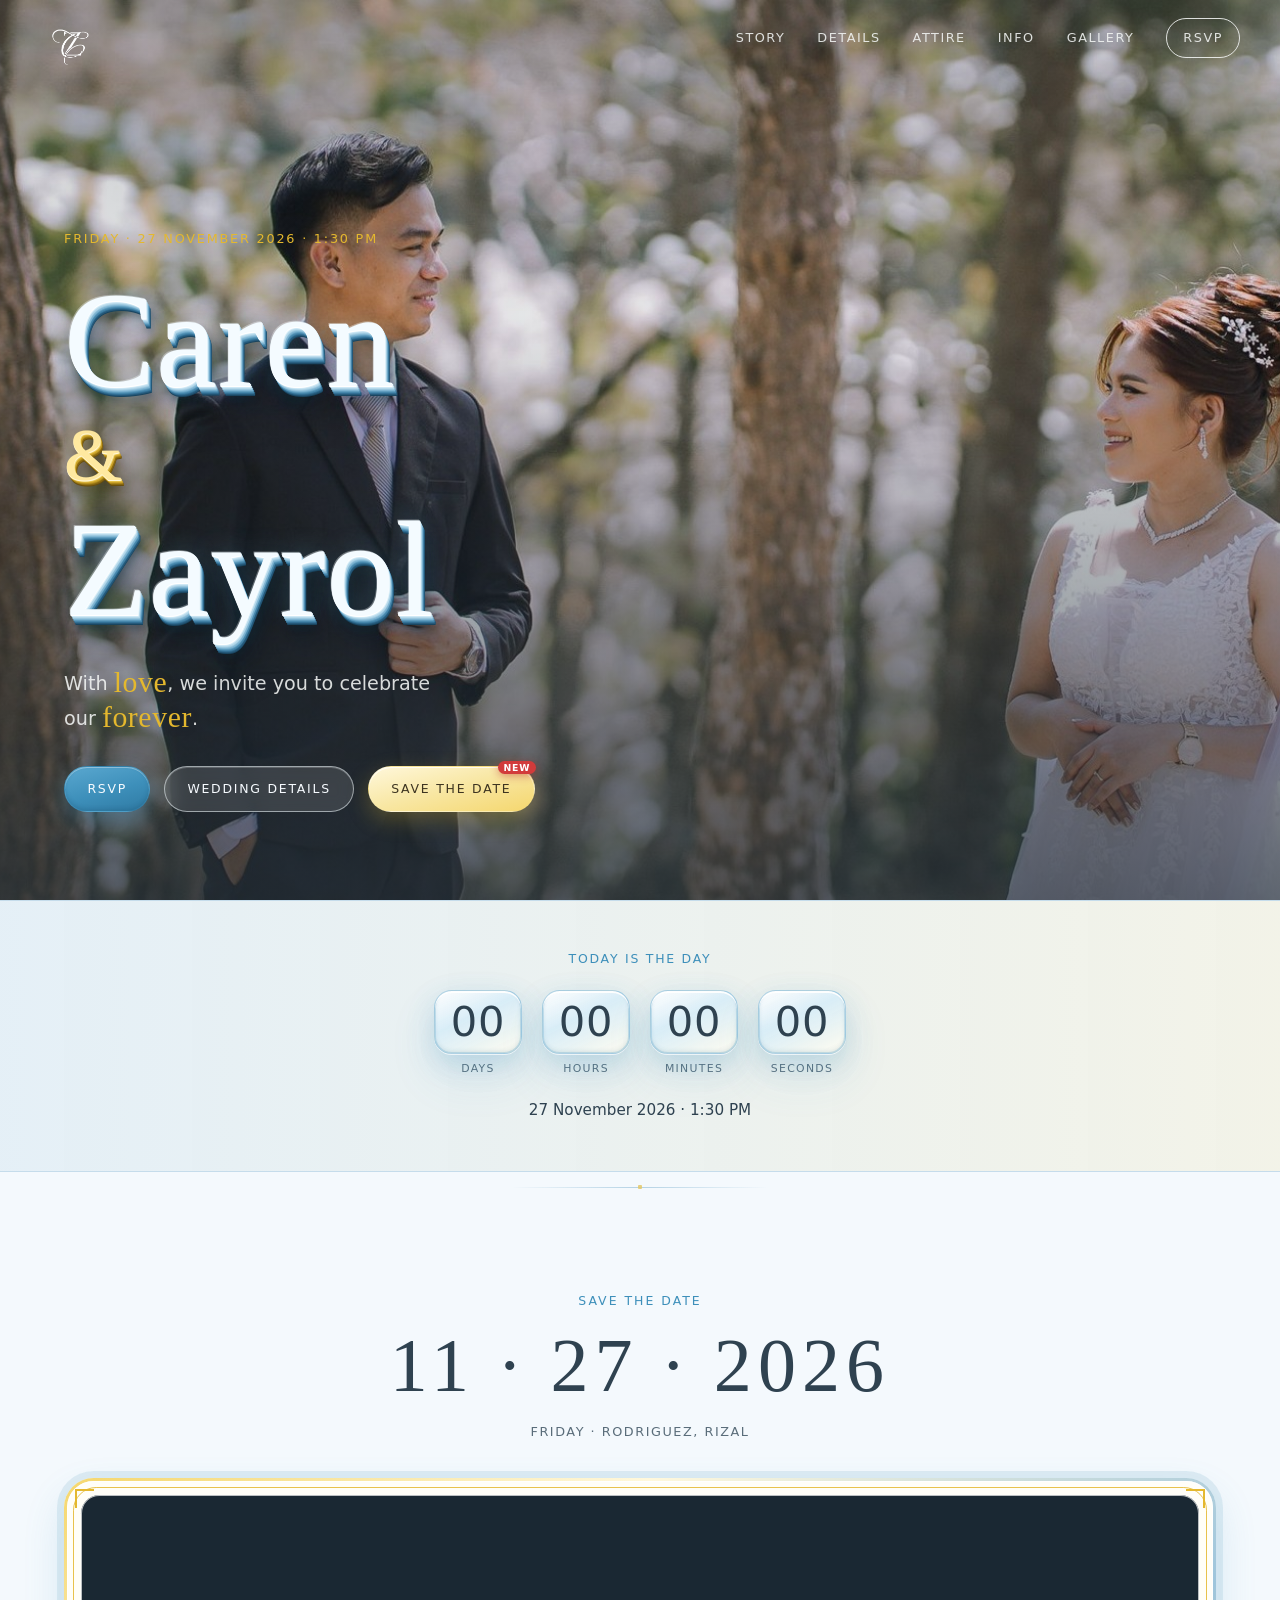
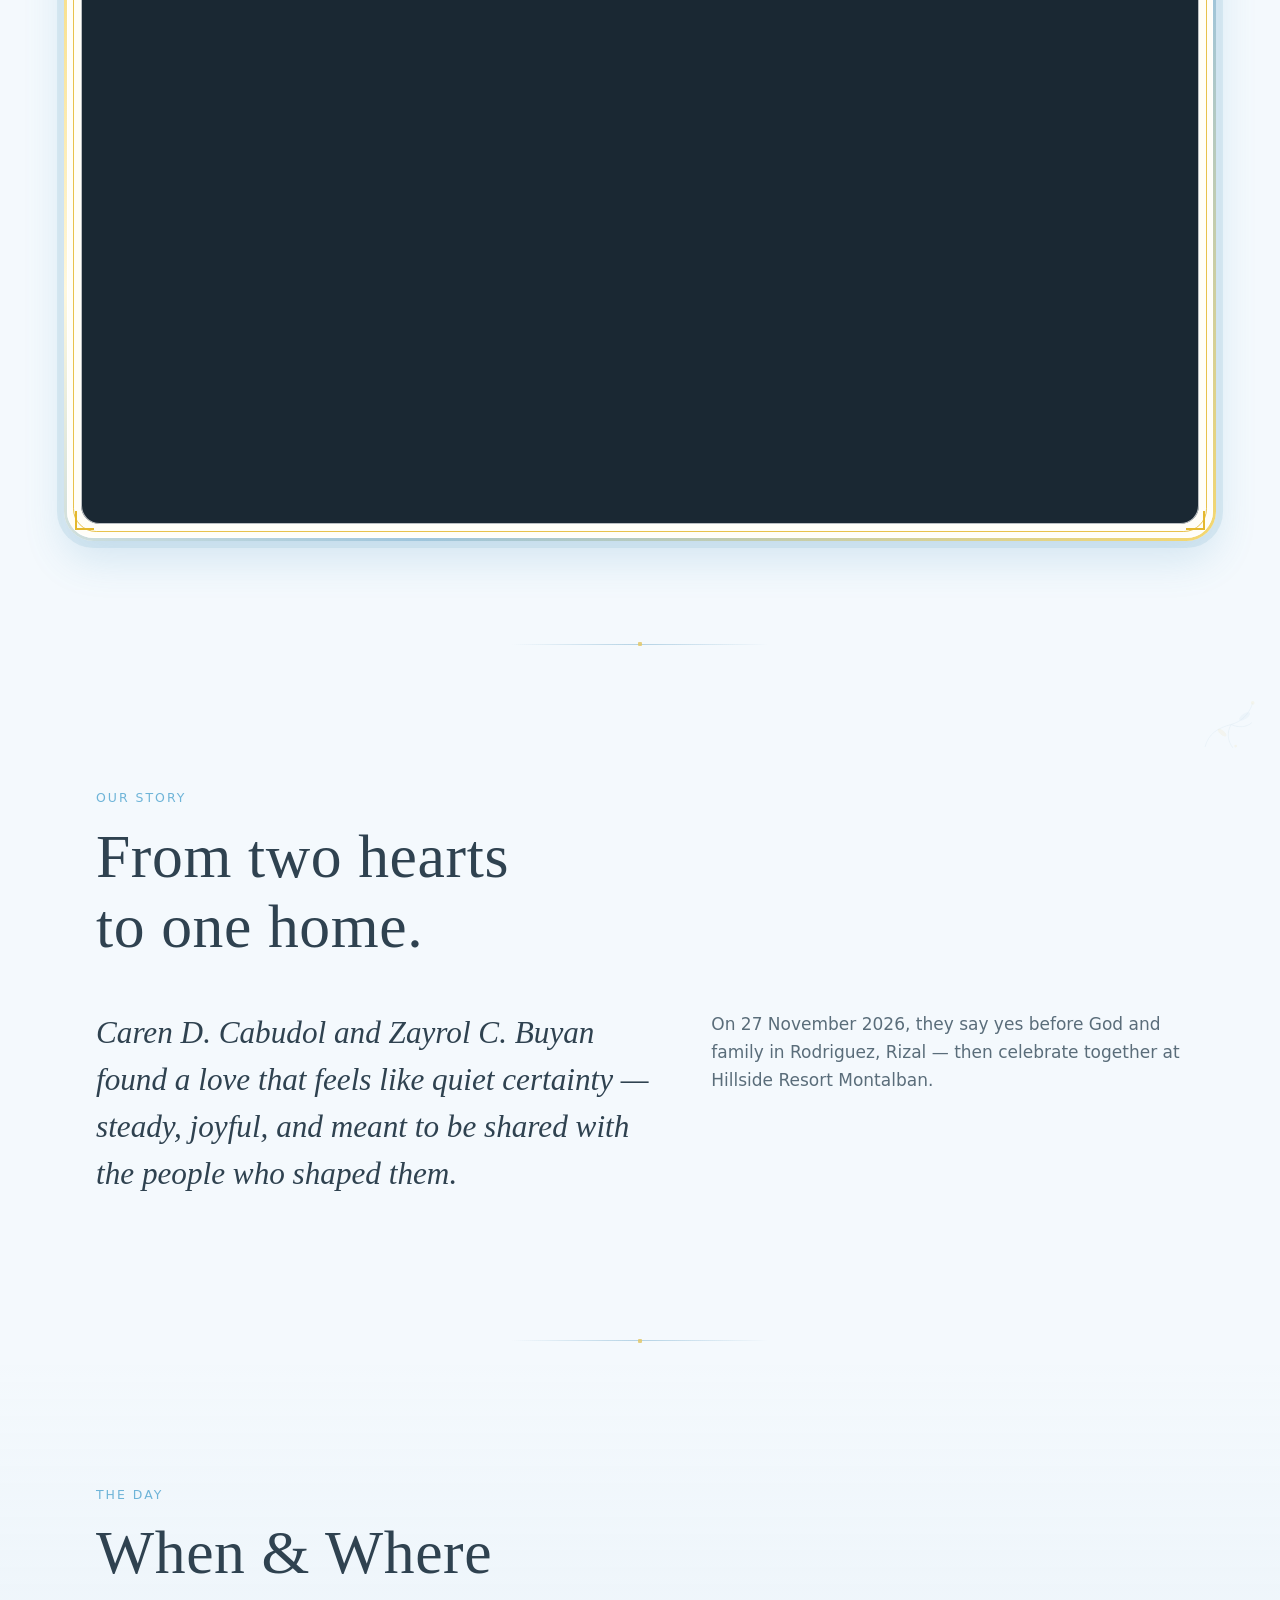
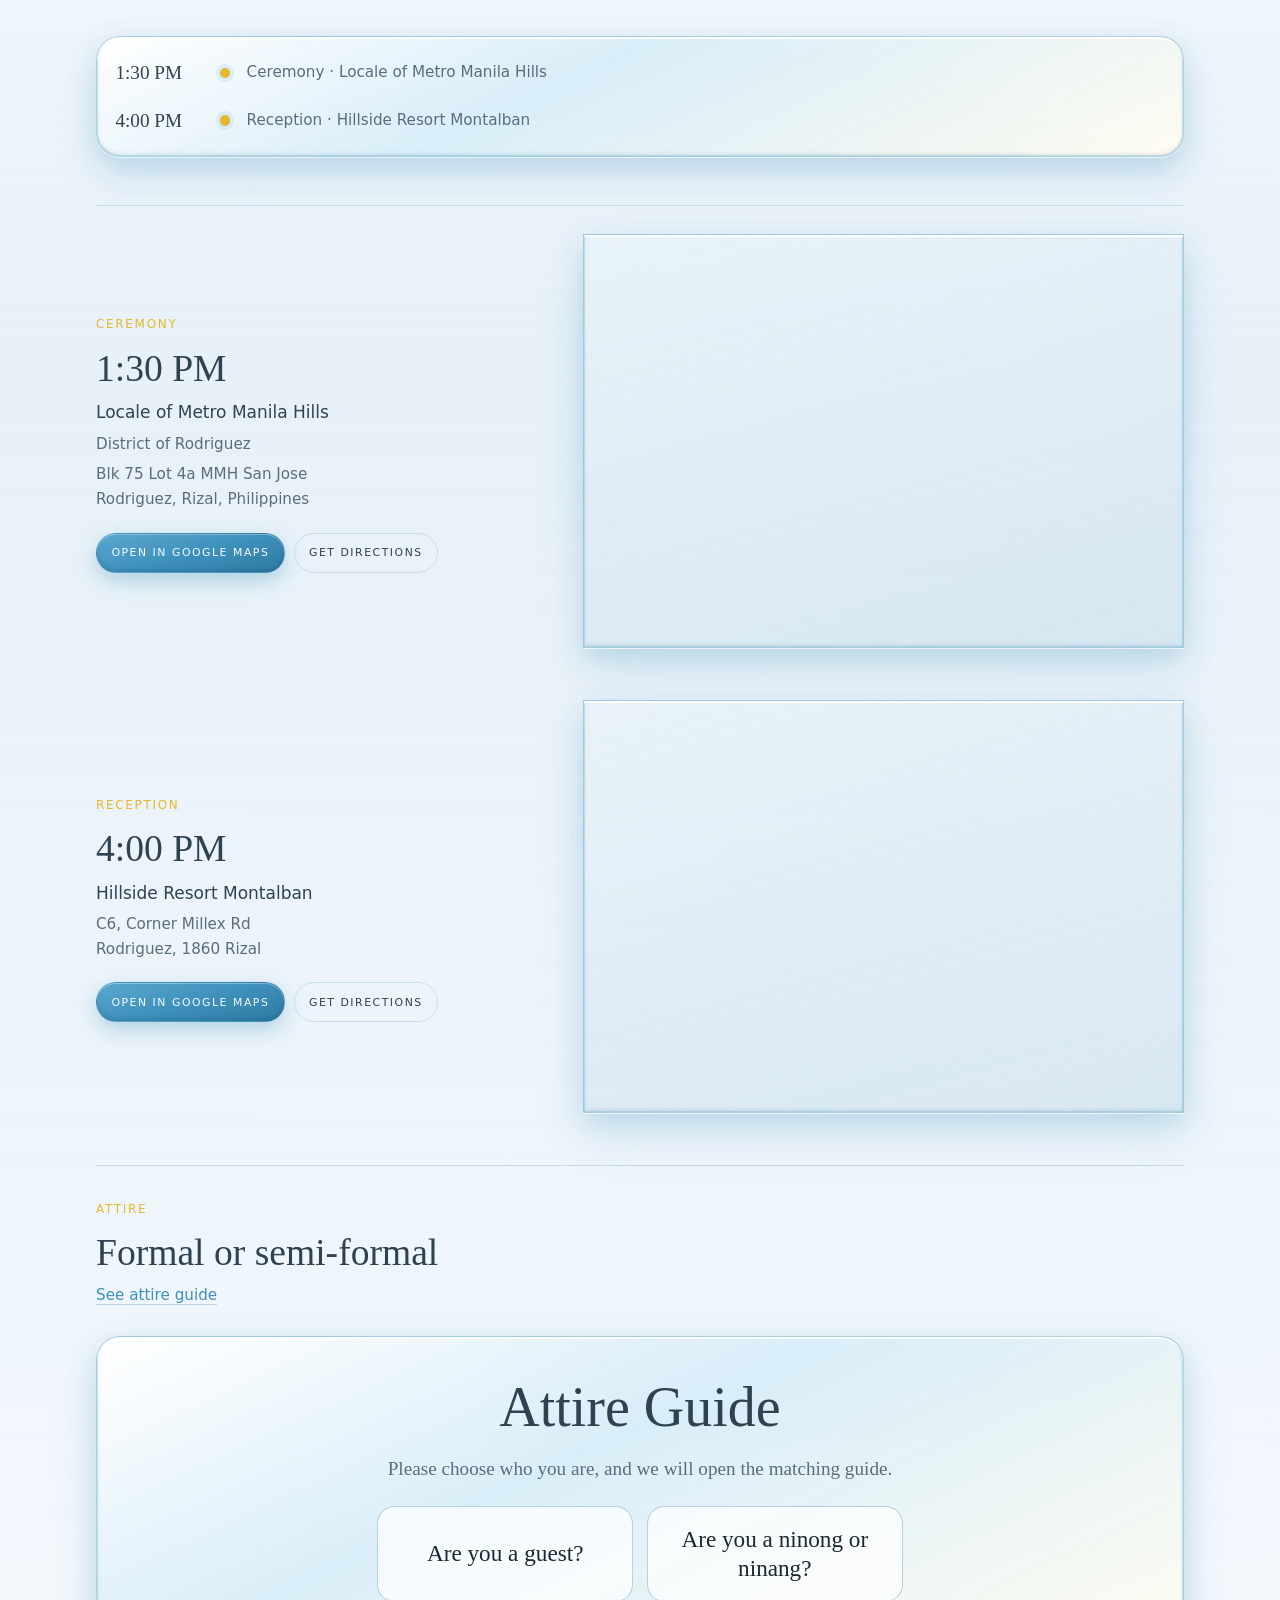
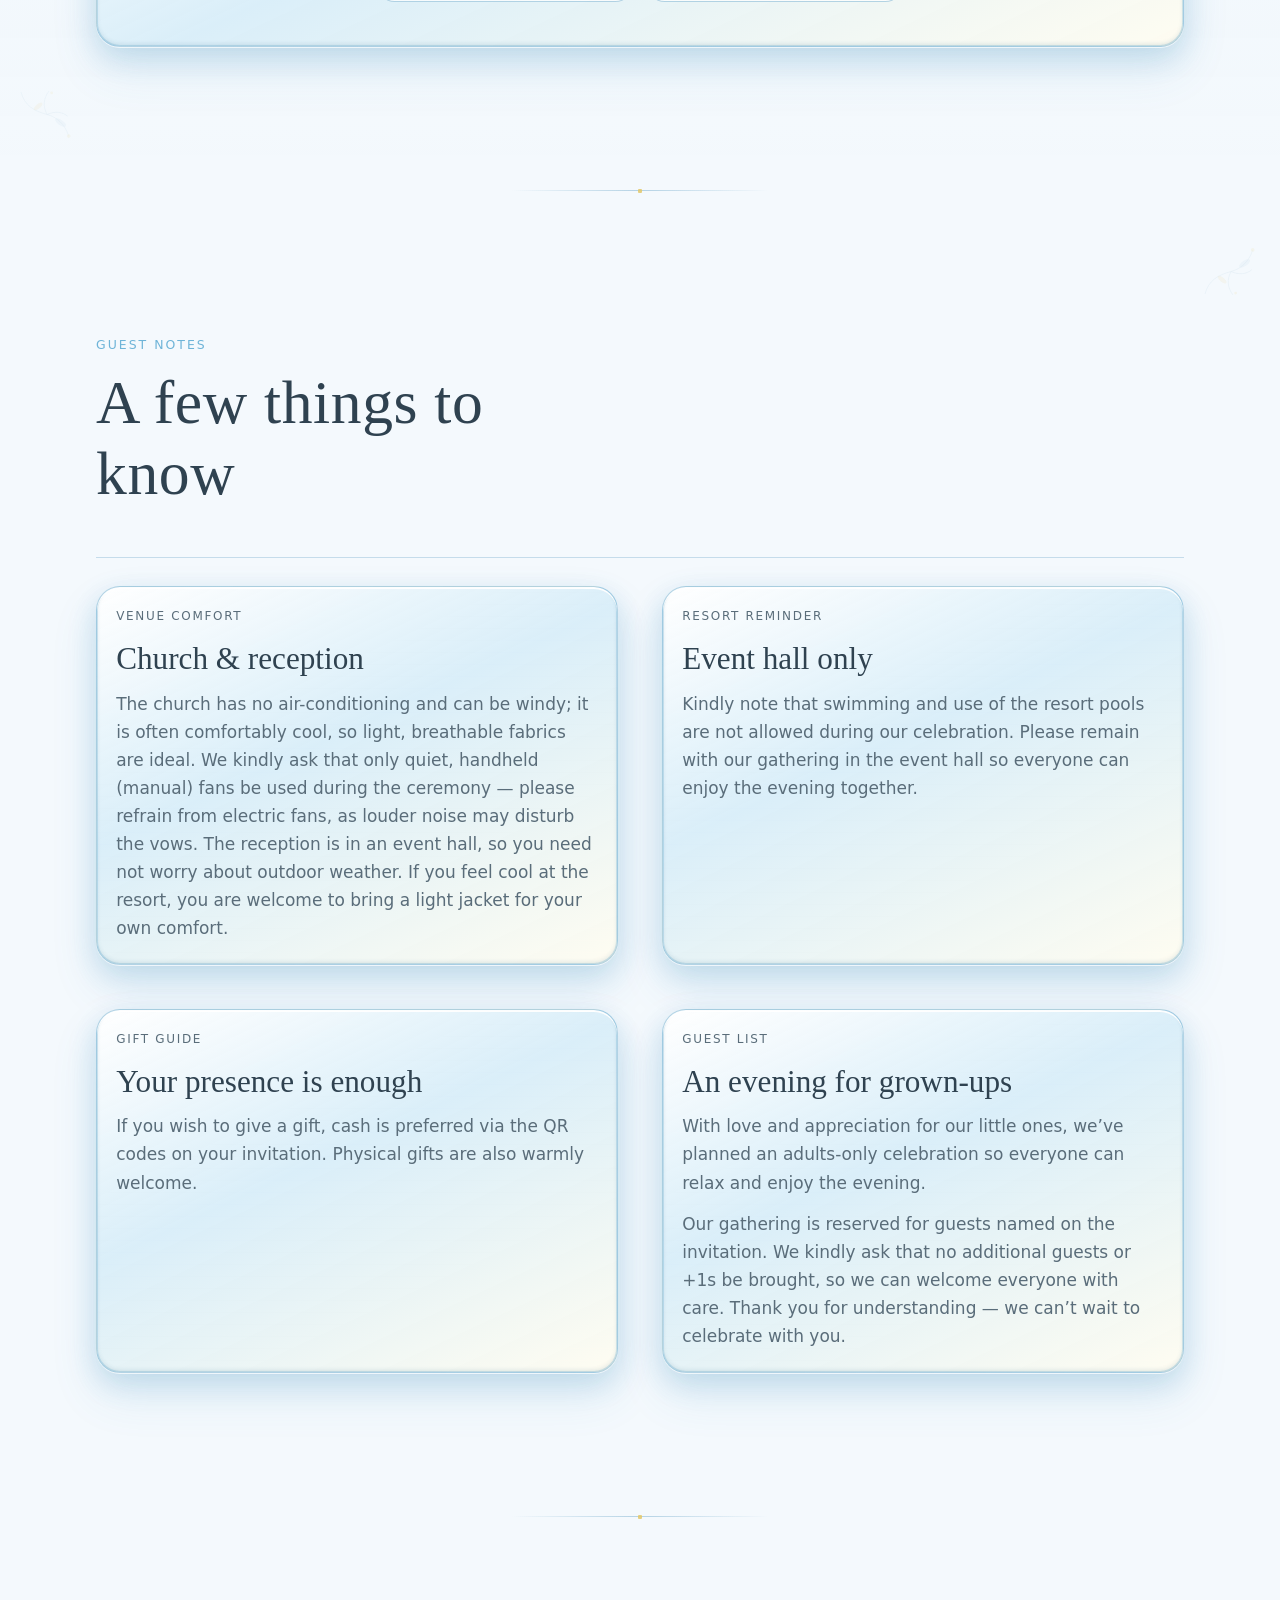
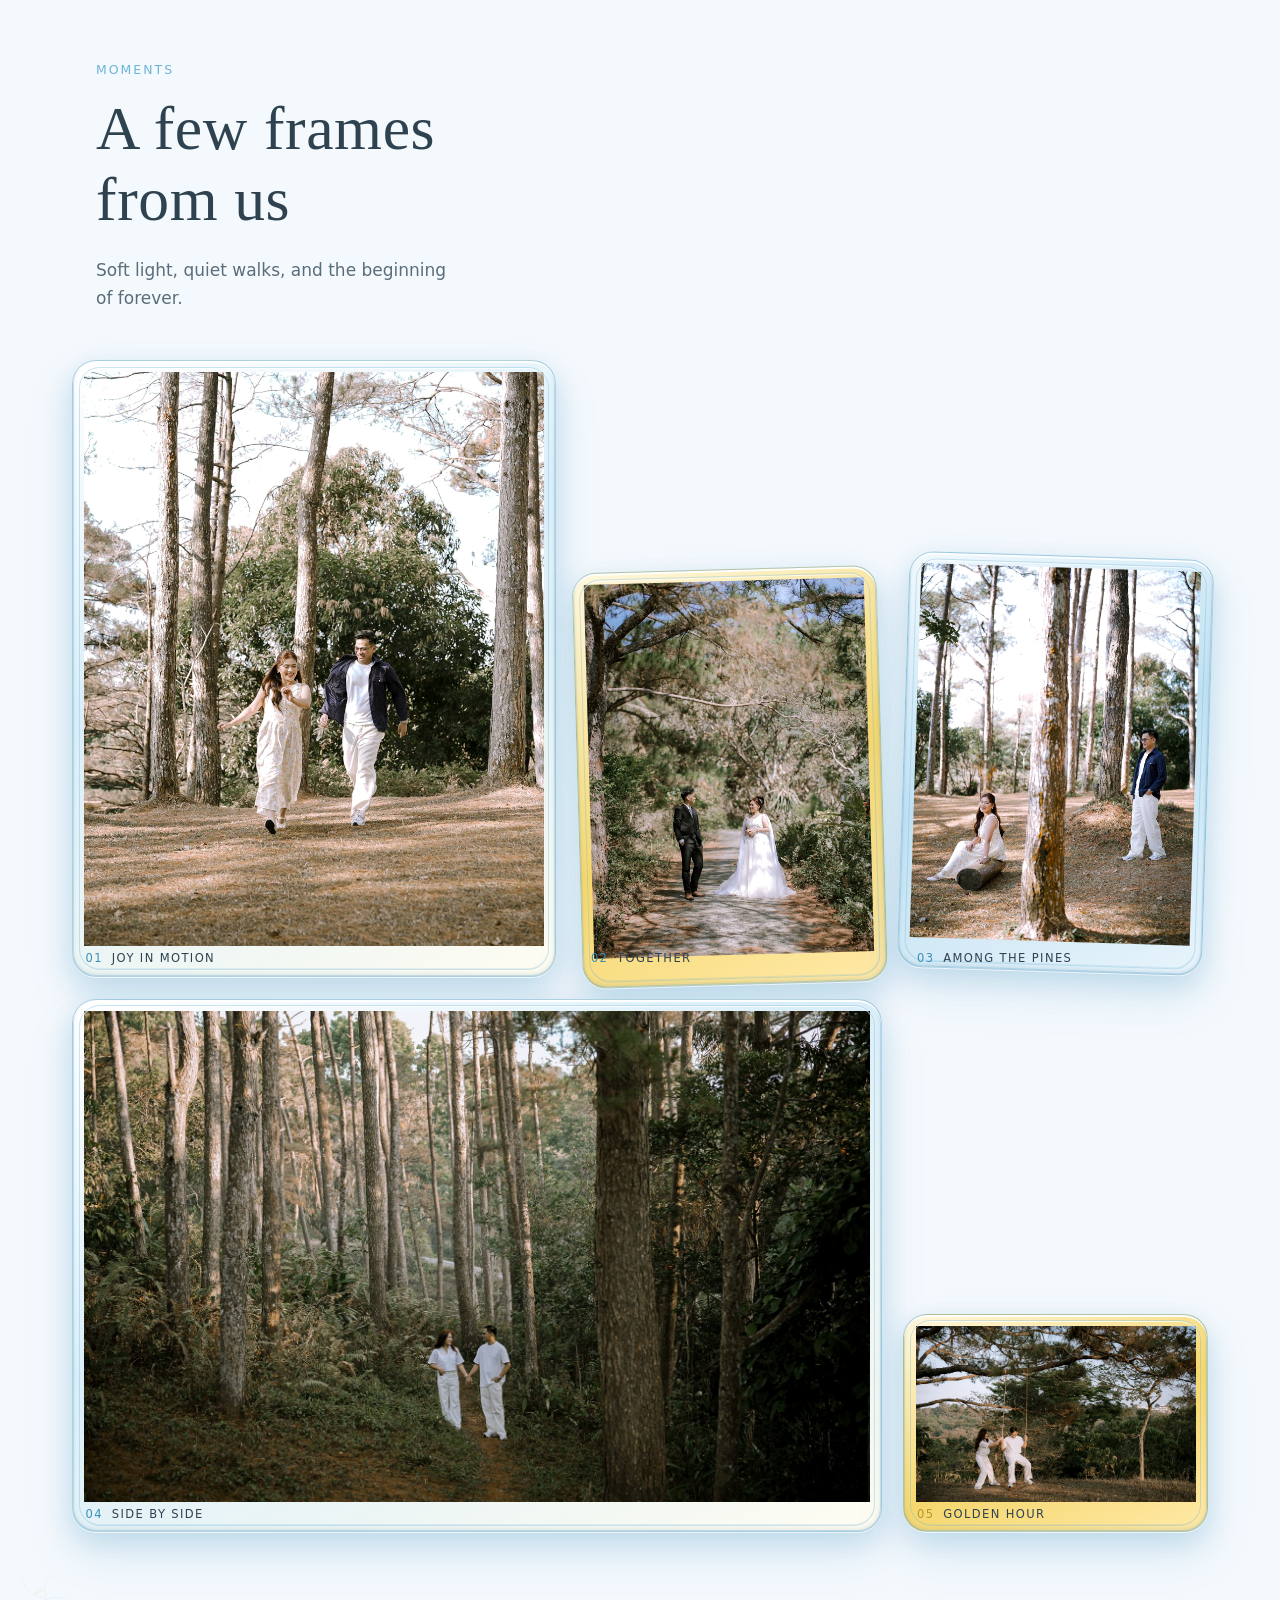
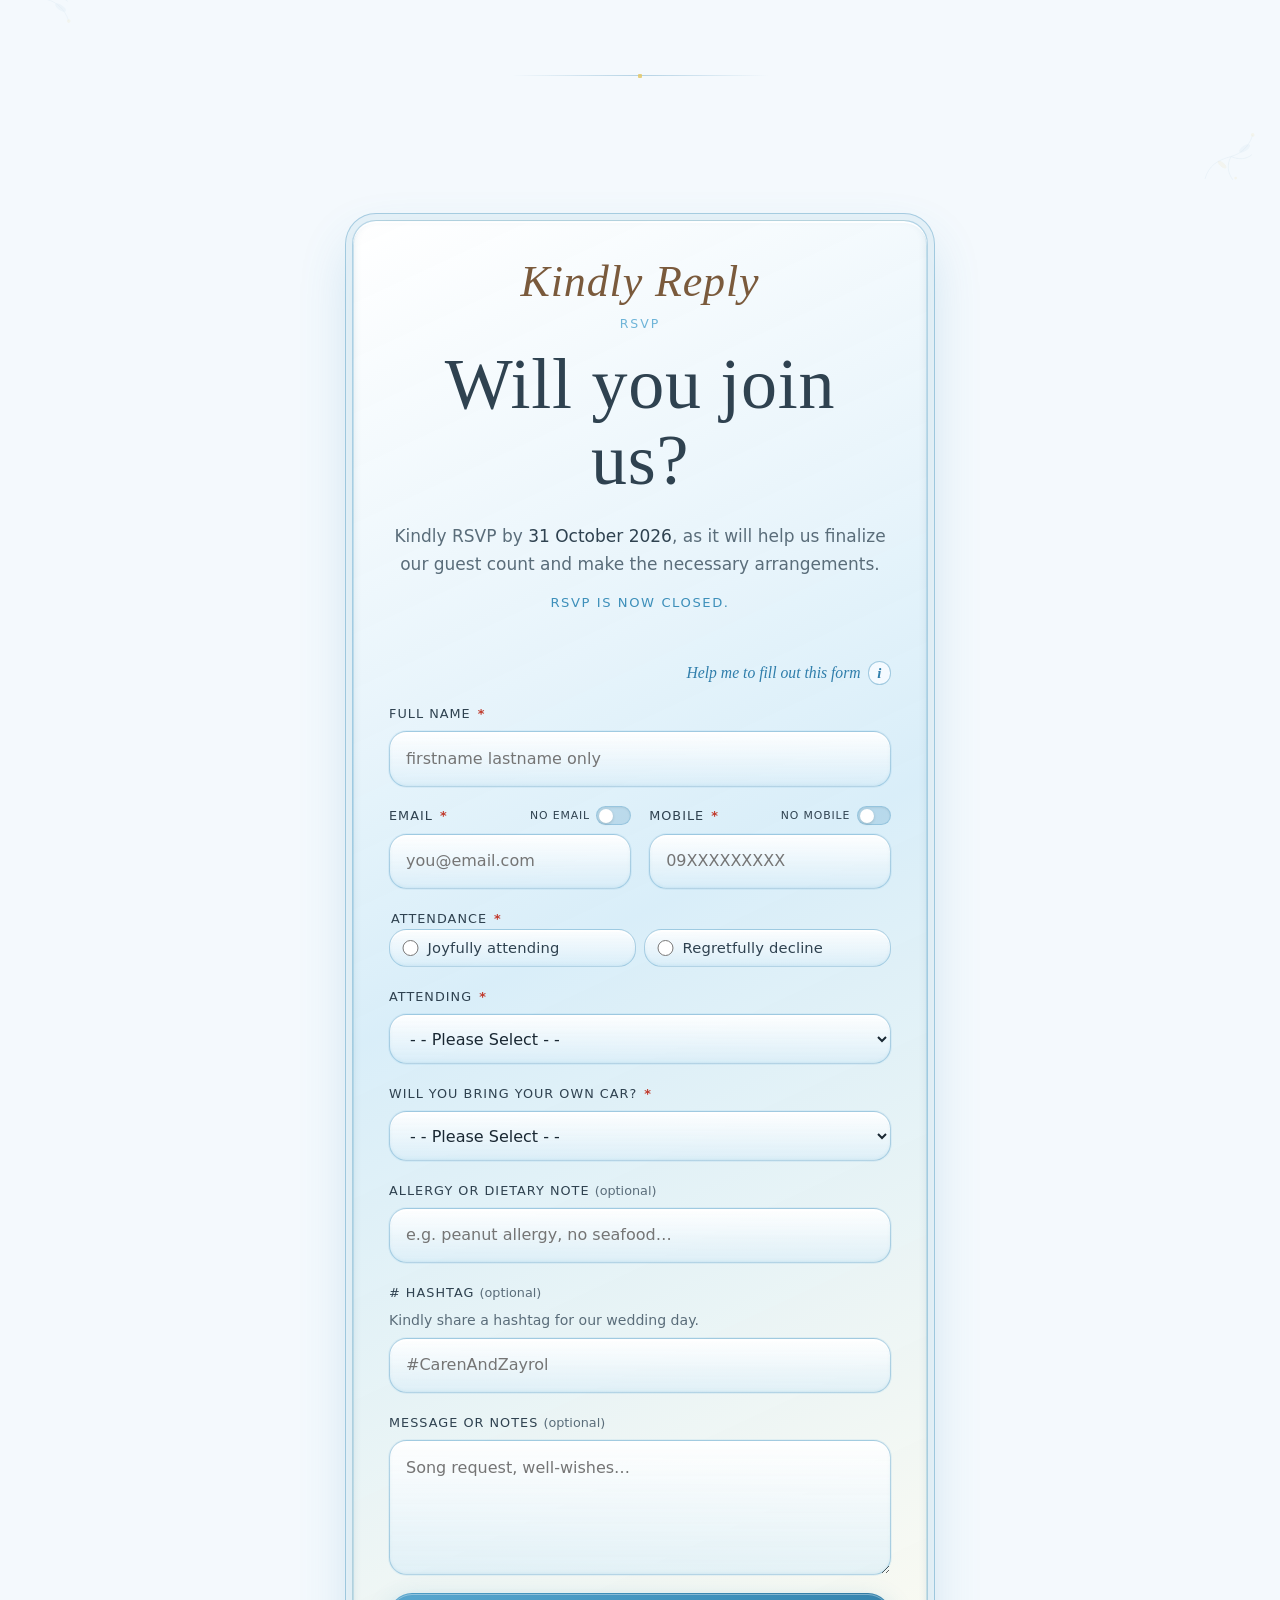
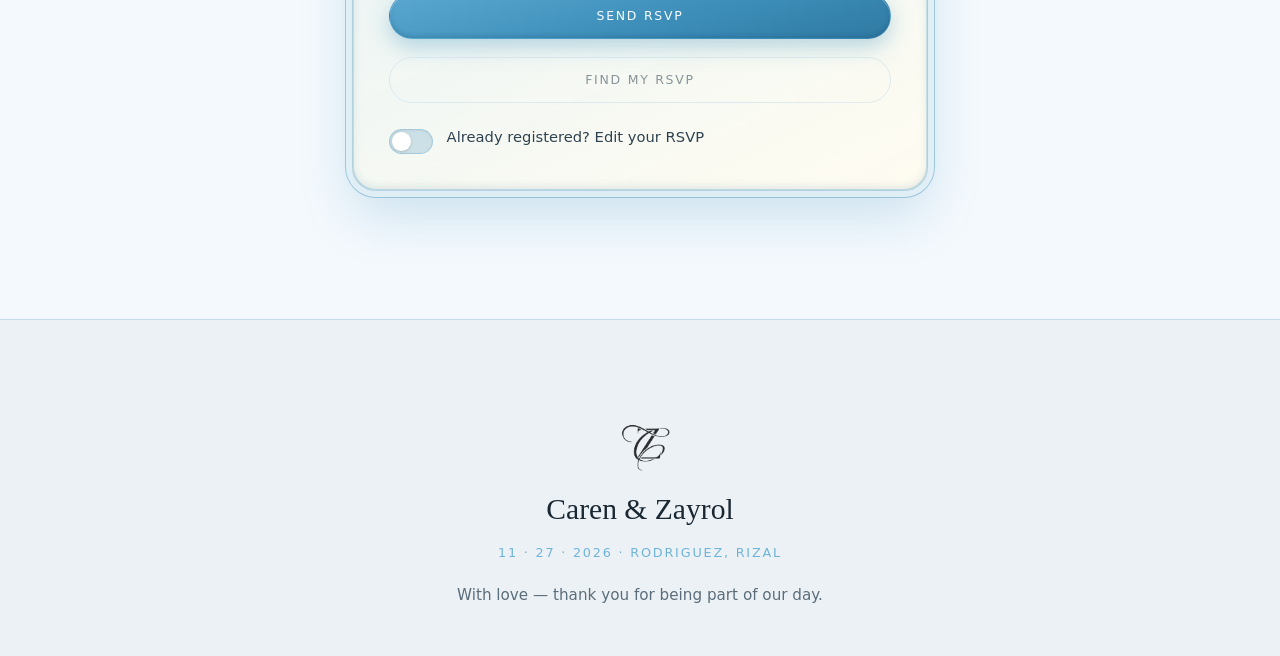
==== commit b7525eff: "Show who they are with directly under the full name, and stop the owners entrance from standing out." ====
--- a/index.html
+++ b/index.html
@@ -16,7 +16,7 @@
   <link href="https://fonts.googleapis.com/css2?family=Allura&family=Cormorant+Garamond:ital,wght@0,400;0,500;0,600;1,400;1,500&family=Great+Vibes&family=Outfit:wght@300;400;500&family=IBM+Plex+Mono:wght@400&display=swap" rel="stylesheet" />
 
   <link rel="icon" href="assets/favicon.svg" type="image/svg+xml" />
-  <link rel="stylesheet" href="css/styles.css?v=232" />
+  <link rel="stylesheet" href="css/styles.css?v=235" />
   <script src="js/boot.js?v=4"></script>
 </head>
 <body>
@@ -847,6 +847,10 @@
               <label for="guestName">Full name <span class="req" aria-hidden="true">*</span></label>
             </div>
             <input id="guestName" name="guestName" type="text" autocomplete="off" required maxlength="120" placeholder="firstname lastname only" aria-autocomplete="list" aria-controls="guestName-suggestions" aria-expanded="false" />
+            <fieldset class="rsvp-party" data-rsvp-party hidden>
+              <legend>Who are you with</legend>
+              <div class="rsvp-party__list" data-rsvp-party-list></div>
+            </fieldset>
             <ul id="guestName-suggestions" class="name-suggestions" data-name-suggestions role="listbox" hidden></ul>
           </div>
 
@@ -937,12 +941,6 @@
             </div>
           </div>
           </div>
-
-          <fieldset class="rsvp-party" data-rsvp-party hidden>
-            <legend>Who is included</legend>
-            <p class="rsvp-party__note" data-rsvp-party-note>Check the people from this group who are registering with you.</p>
-            <div class="rsvp-party__list" data-rsvp-party-list></div>
-          </fieldset>
 
           <div class="hp" aria-hidden="true">
             <label for="website">Website</label>
@@ -1055,6 +1053,6 @@
 
   <script src="js/config.js?v=6"></script>
   <script src="js/main.js?v=50"></script>
-  <script src="js/rsvp.js?v=80"></script>
+  <script src="js/rsvp.js?v=81"></script>
 </body>
 </html>
--- a/css/styles.css
+++ b/css/styles.css
@@ -727,19 +727,21 @@
   font-style: normal;
   line-height: 1;
   letter-spacing: 0.02em;
-  color: var(--powder) !important;
+  color: var(--champagne) !important;
   text-shadow: 0 1px 10px rgba(36, 48, 58, 0.28);
   transform: translateY(0.08em);
-  cursor: pointer;
+  cursor: inherit;
   text-decoration: none;
   touch-action: manipulation;
   -webkit-tap-highlight-color: transparent;
 }
 
 .hero__secret:hover,
-.hero__secret:focus {
-  color: var(--powder) !important;
+.hero__secret:focus,
+.hero__secret:active {
+  color: var(--champagne) !important;
   outline: none;
+  background: none;
 }
 
 html:not(.proposals-unlocked) .divider--proposals,
@@ -4241,6 +4243,10 @@
   #guestName {
     order: 3;
   }
+
+  .field:has(#guestName) .rsvp-party {
+    order: 4;
+  }
 }
 
 .form-status.is-assist-notice {
@@ -4583,7 +4589,7 @@
 .rsvp-party {
   display: grid;
   gap: 0.55rem;
-  margin: 0.15rem 0 0.2rem;
+  margin: 0.85rem 0 0;
   padding: 0;
   border: 0;
 }
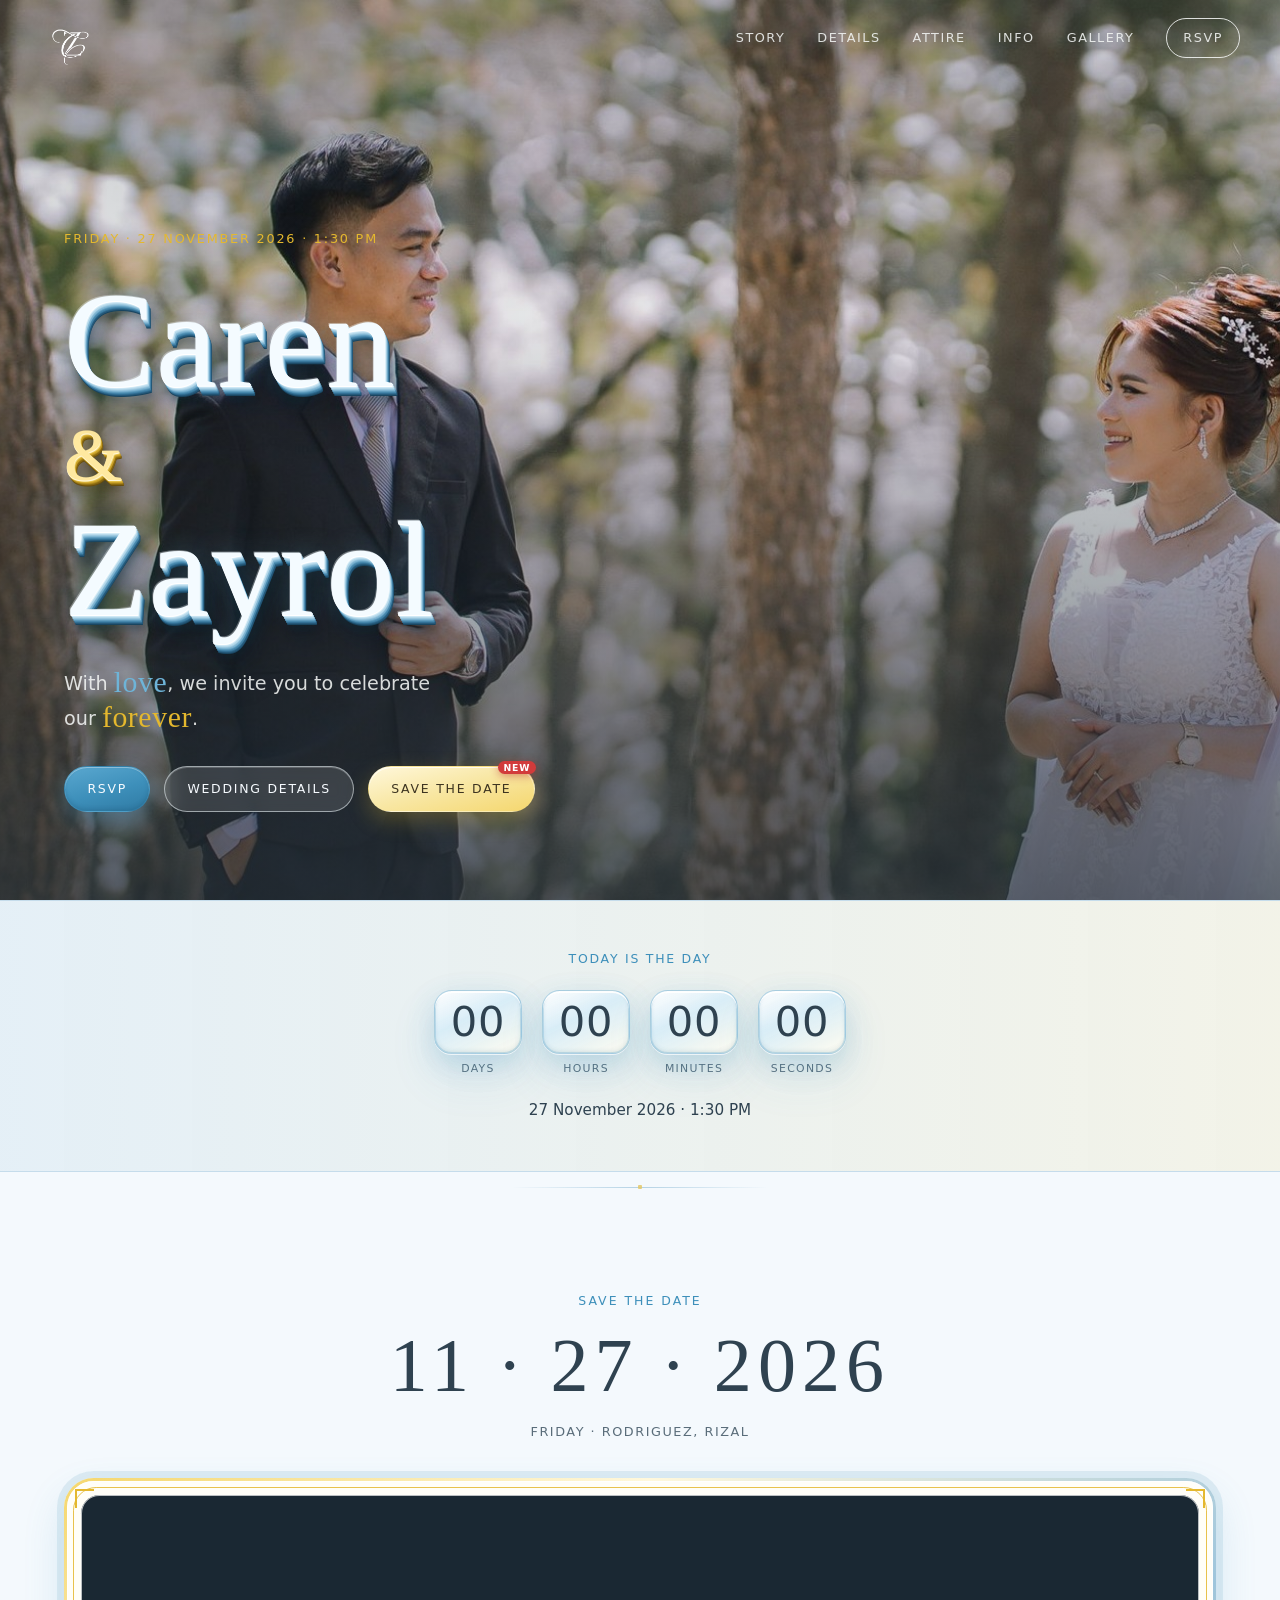
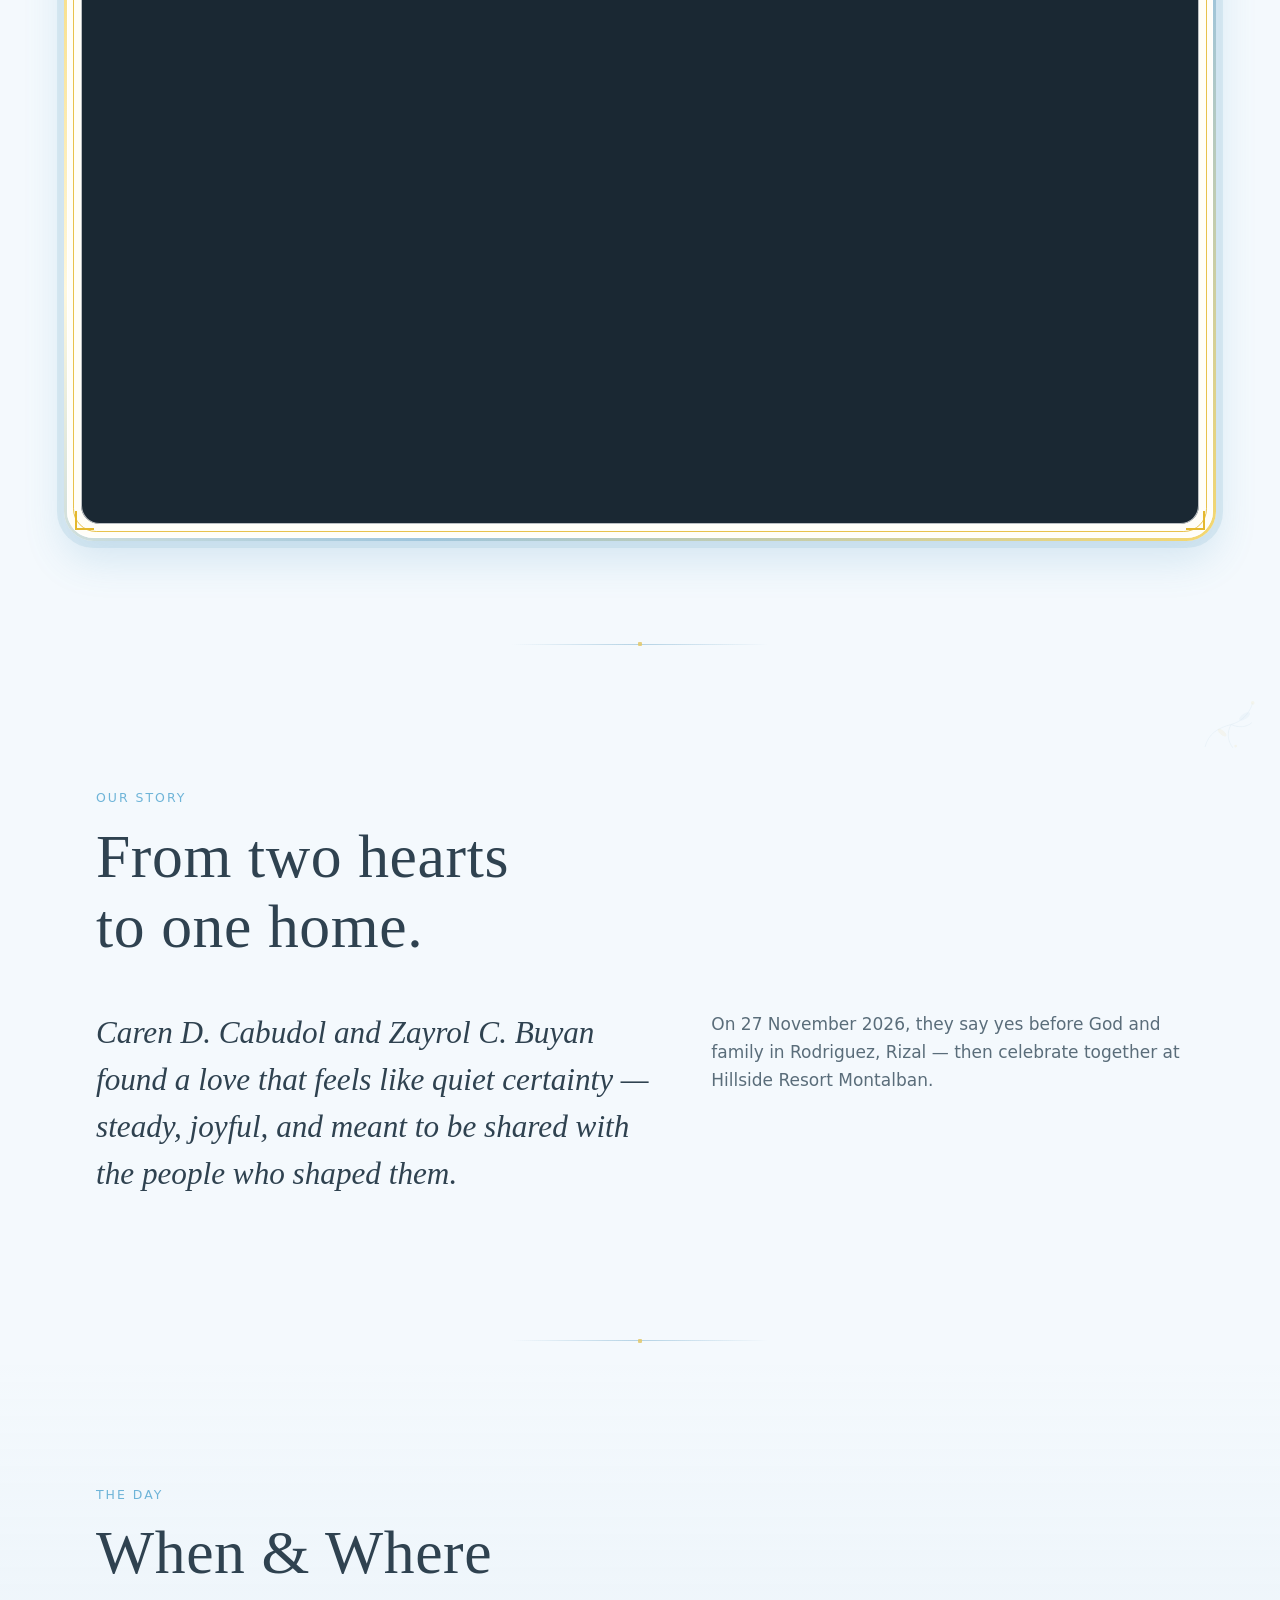
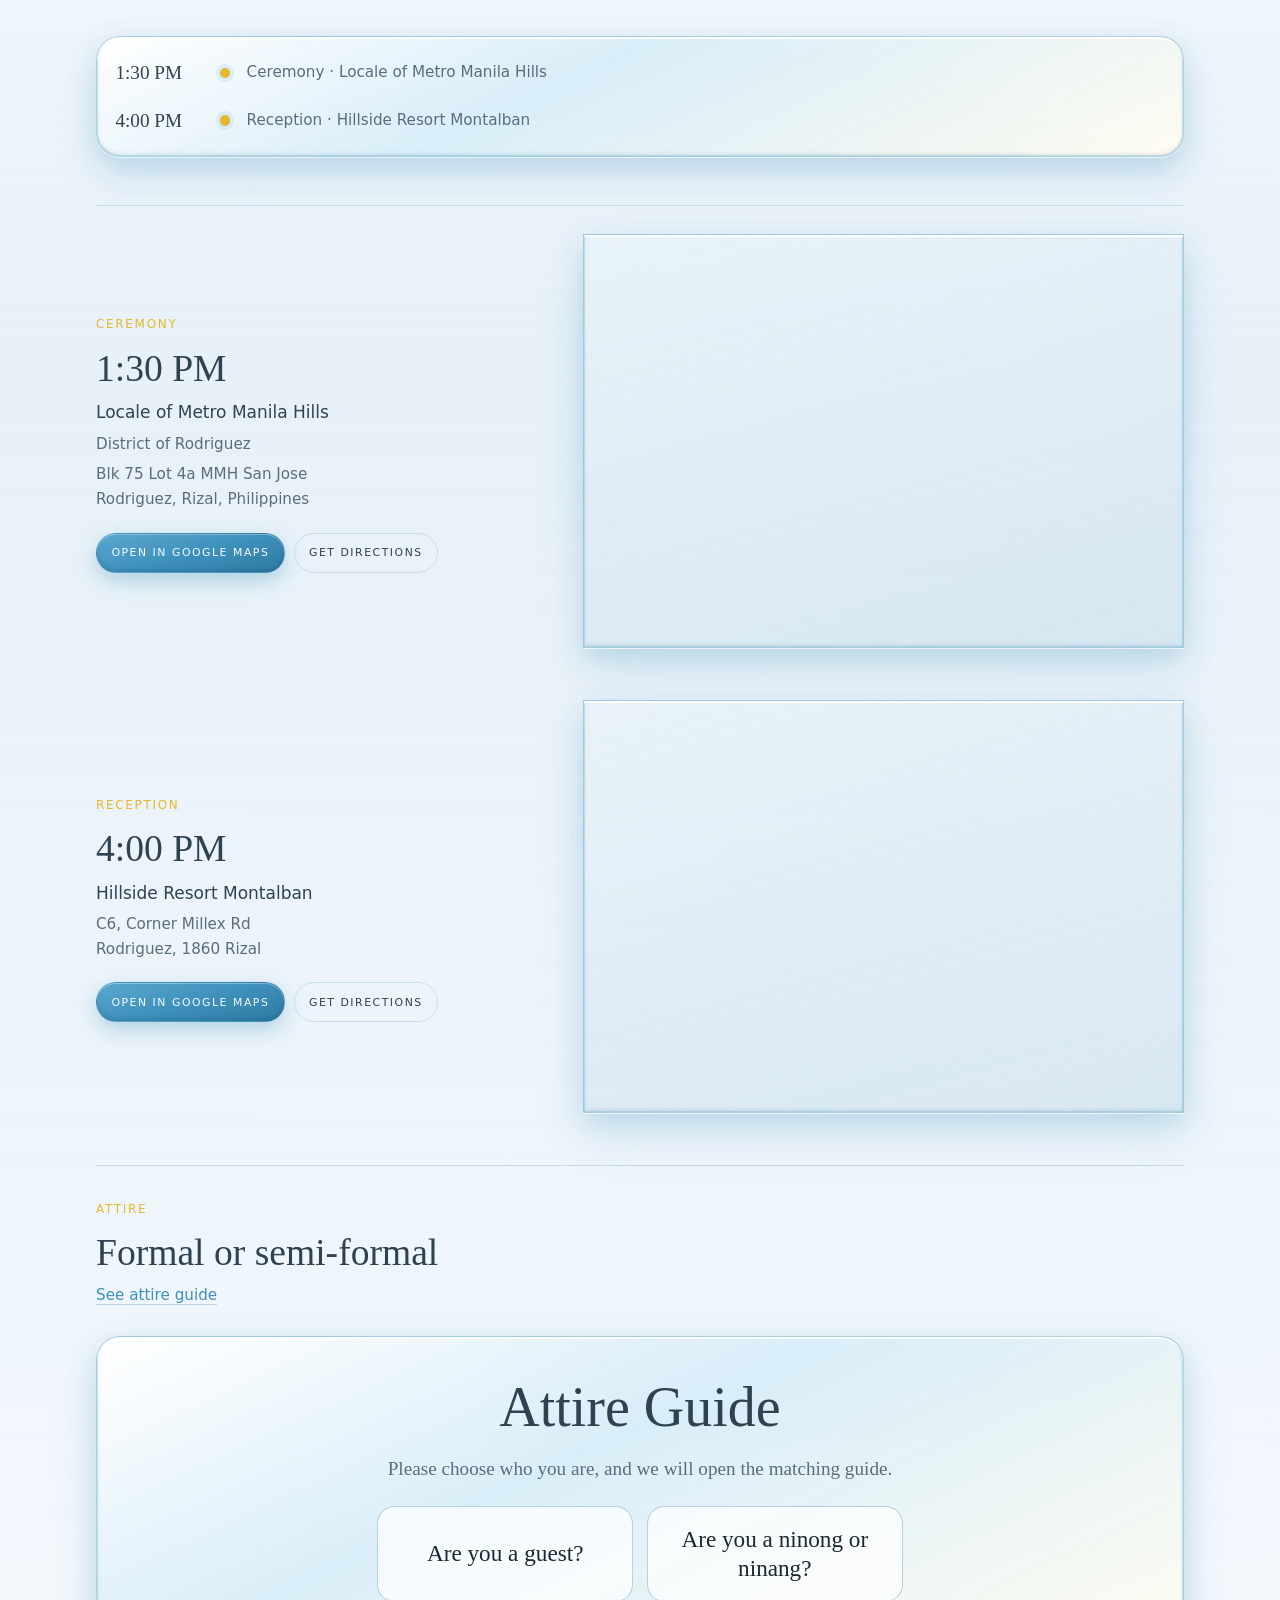
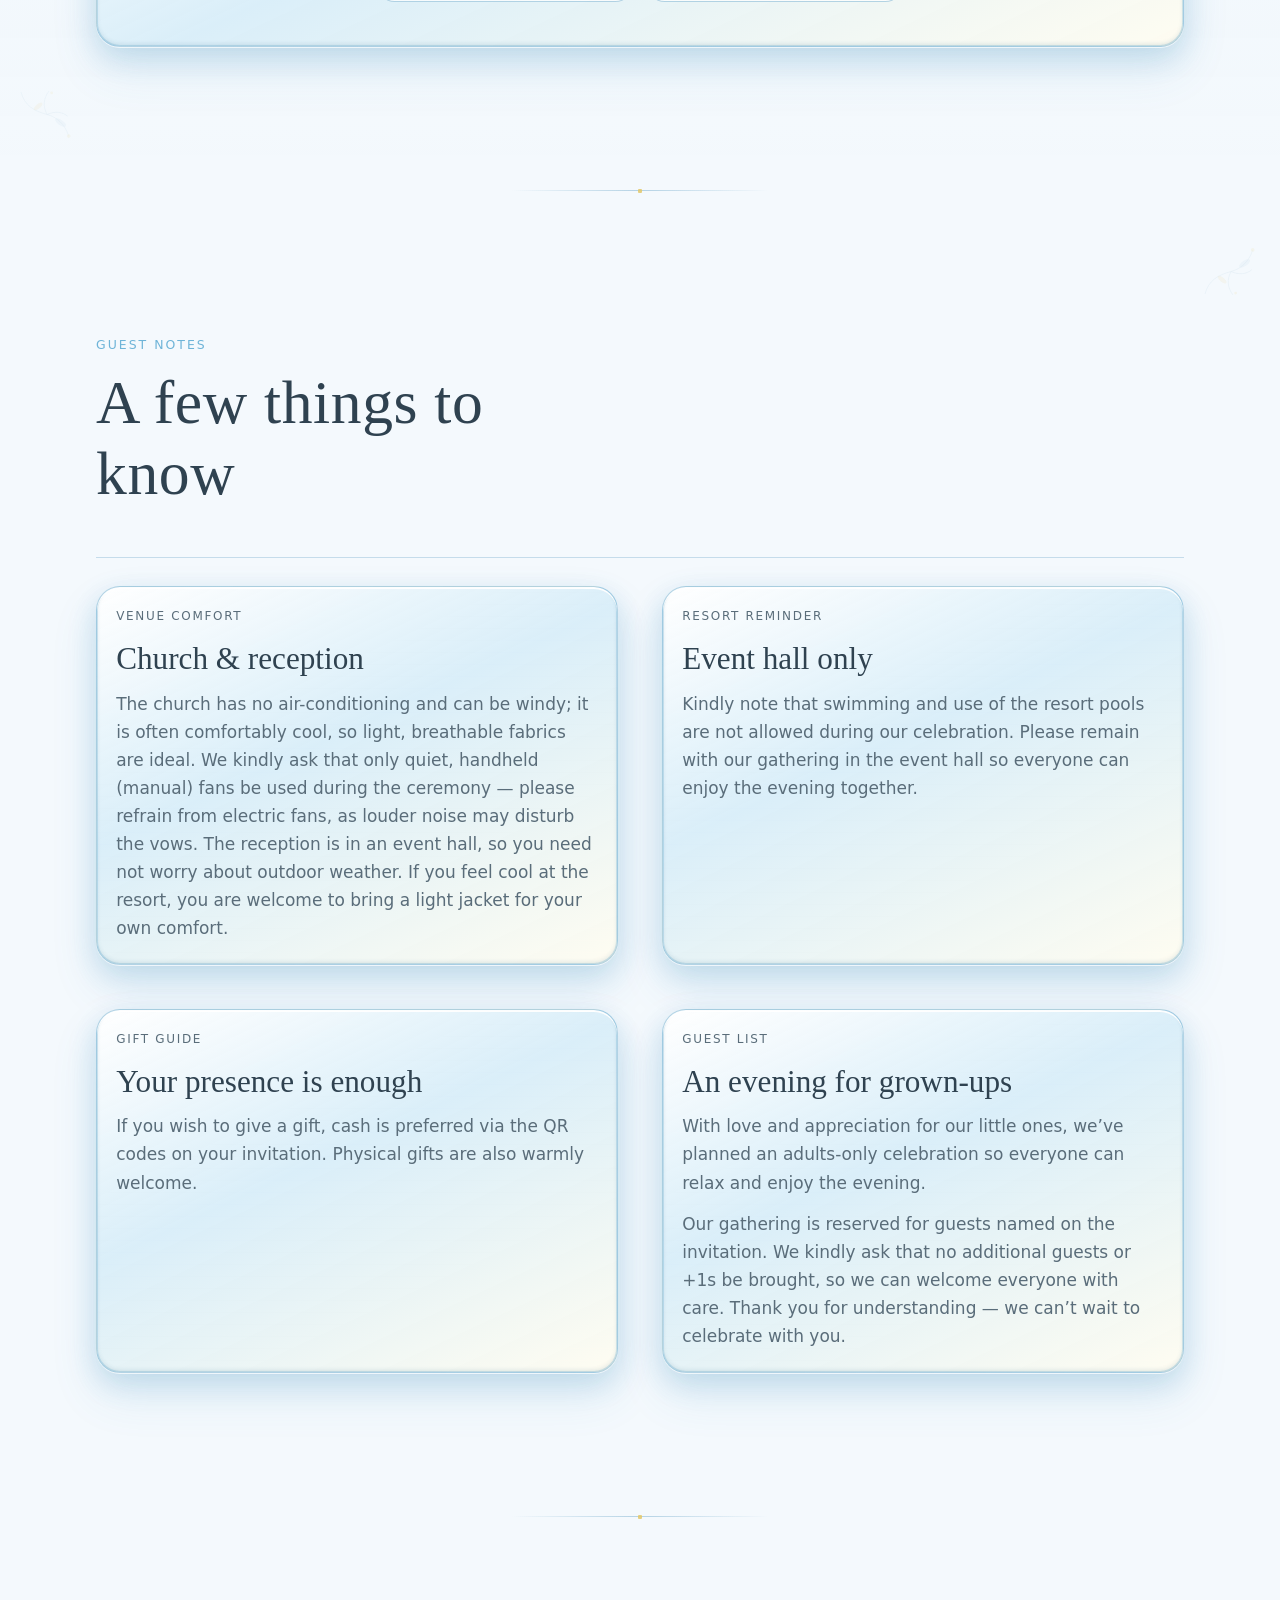
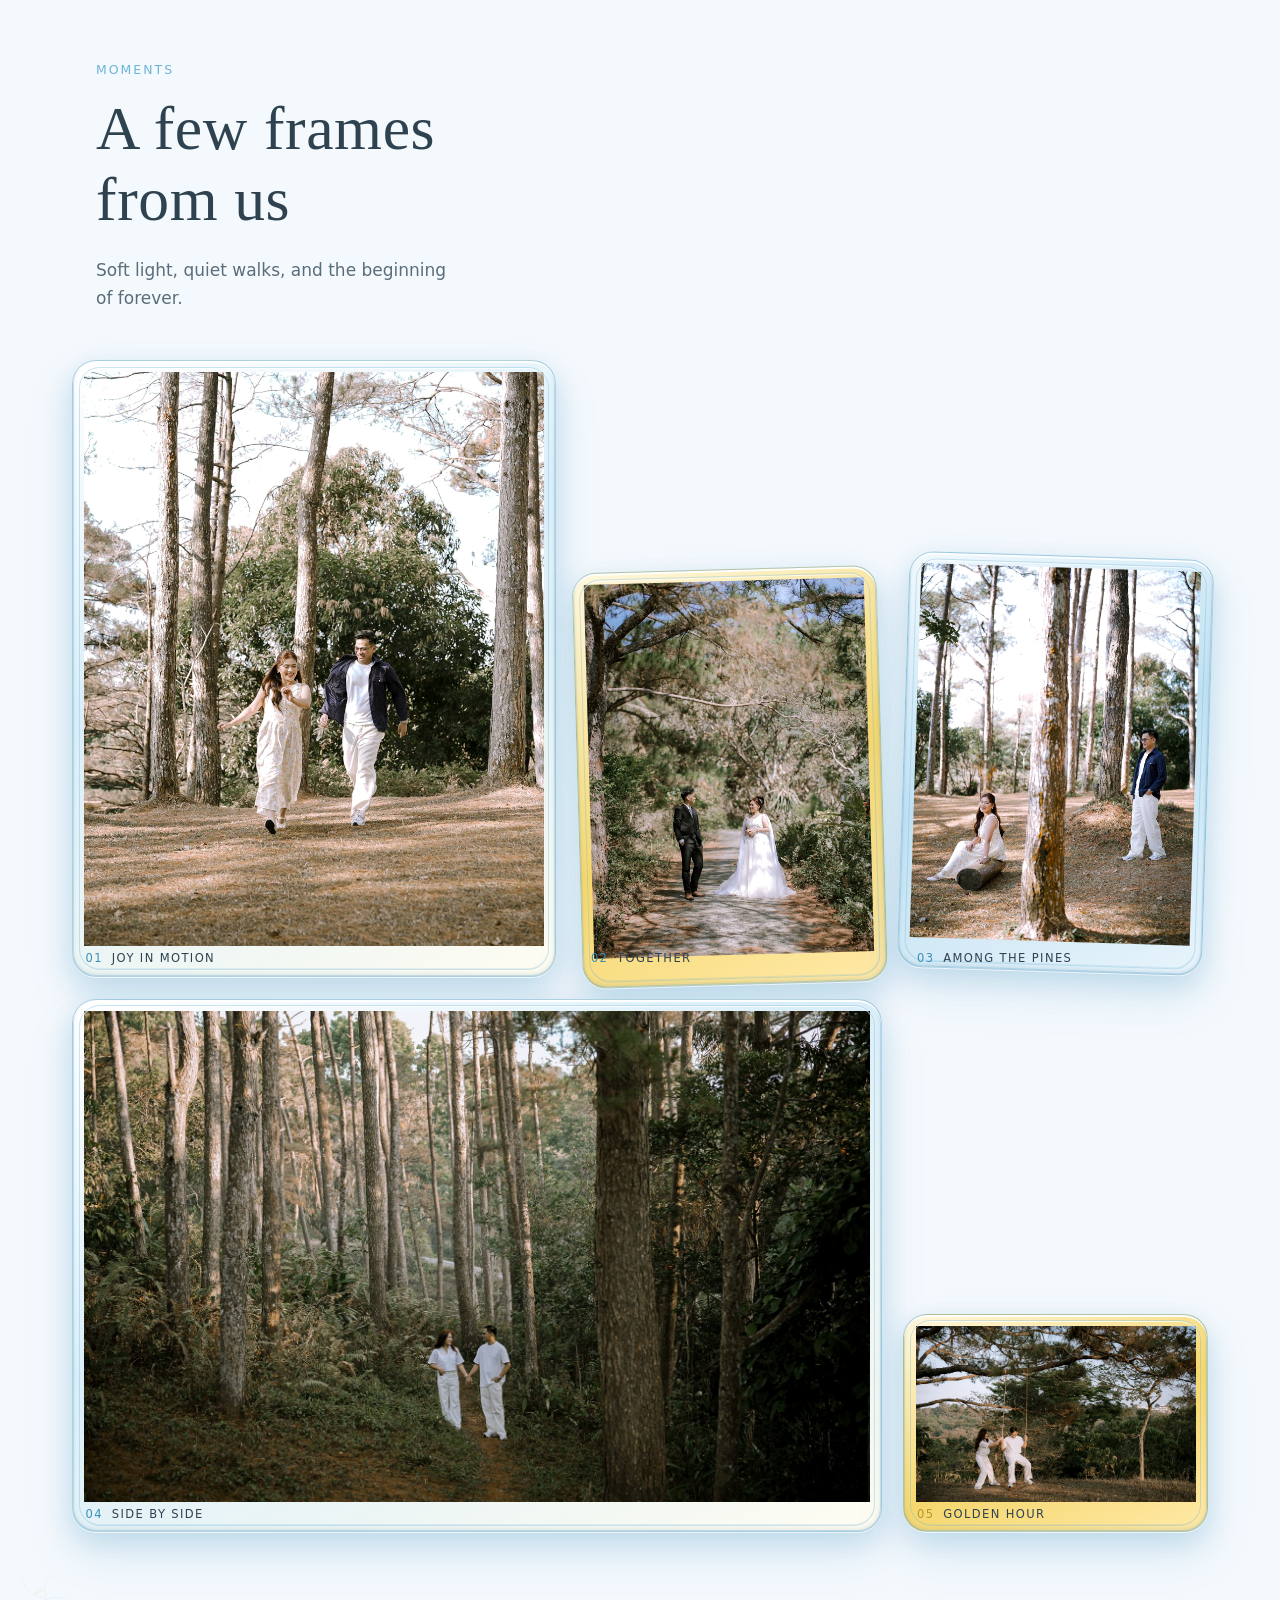
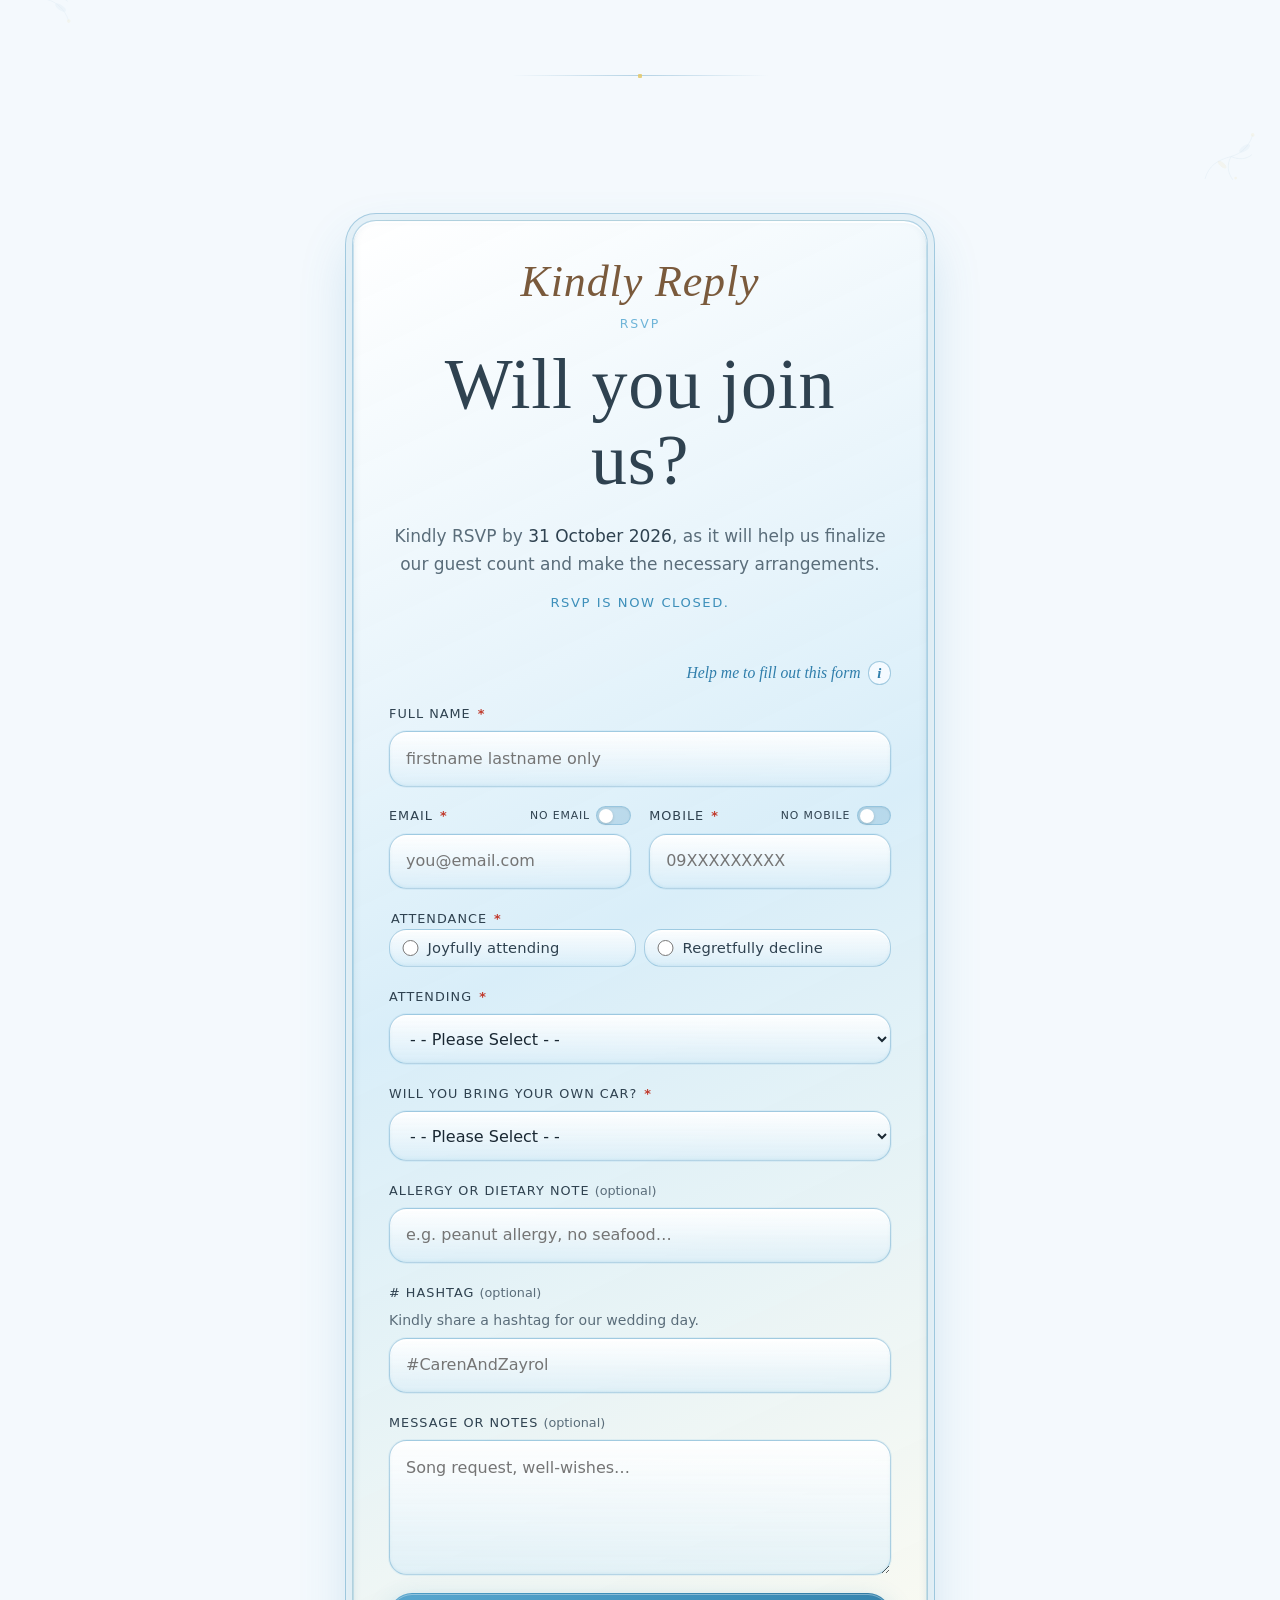
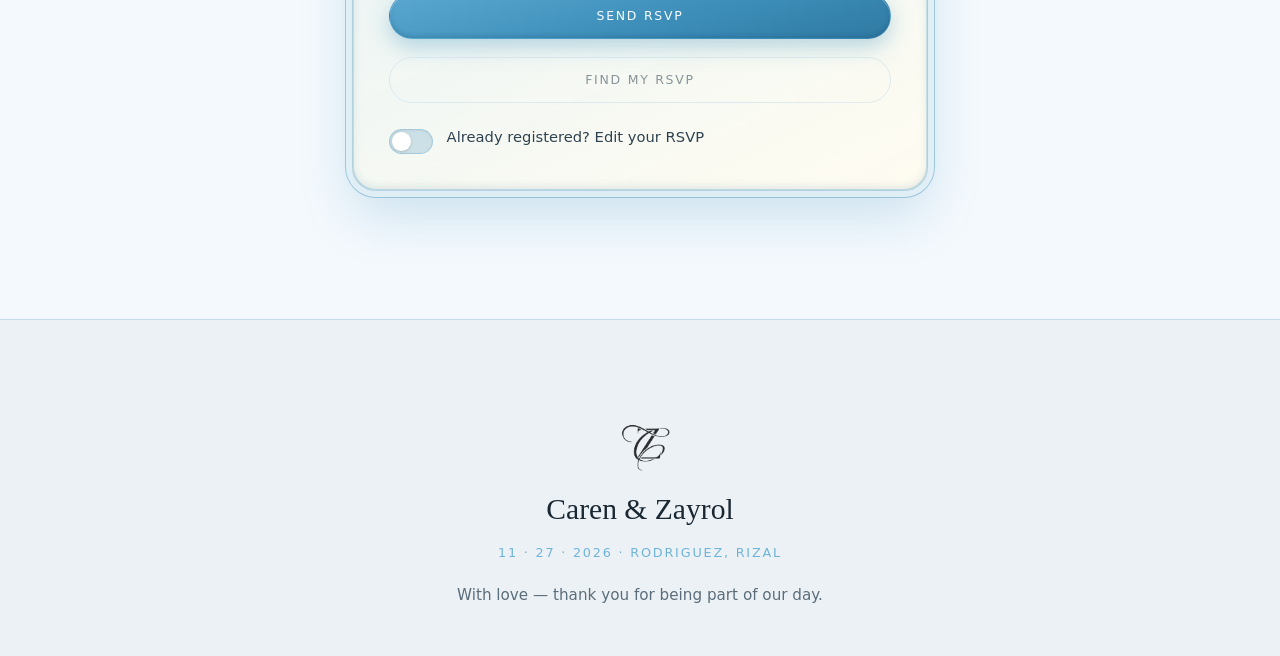
==== commit 17f8450f: "Make the word love blue again in the hero. Co-authored-by: Cursor <cursoragent@cursor.com>" ====
--- a/index.html
+++ b/index.html
@@ -16,7 +16,7 @@
   <link href="https://fonts.googleapis.com/css2?family=Allura&family=Cormorant+Garamond:ital,wght@0,400;0,500;0,600;1,400;1,500&family=Great+Vibes&family=Outfit:wght@300;400;500&family=IBM+Plex+Mono:wght@400&display=swap" rel="stylesheet" />
 
   <link rel="icon" href="assets/favicon.svg" type="image/svg+xml" />
-  <link rel="stylesheet" href="css/styles.css?v=235" />
+  <link rel="stylesheet" href="css/styles.css?v=236" />
   <script src="js/boot.js?v=4"></script>
 </head>
 <body>
--- a/css/styles.css
+++ b/css/styles.css
@@ -727,7 +727,7 @@
   font-style: normal;
   line-height: 1;
   letter-spacing: 0.02em;
-  color: var(--champagne) !important;
+  color: var(--powder) !important;
   text-shadow: 0 1px 10px rgba(36, 48, 58, 0.28);
   transform: translateY(0.08em);
   cursor: inherit;
@@ -739,7 +739,7 @@
 .hero__secret:hover,
 .hero__secret:focus,
 .hero__secret:active {
-  color: var(--champagne) !important;
+  color: var(--powder) !important;
   outline: none;
   background: none;
 }
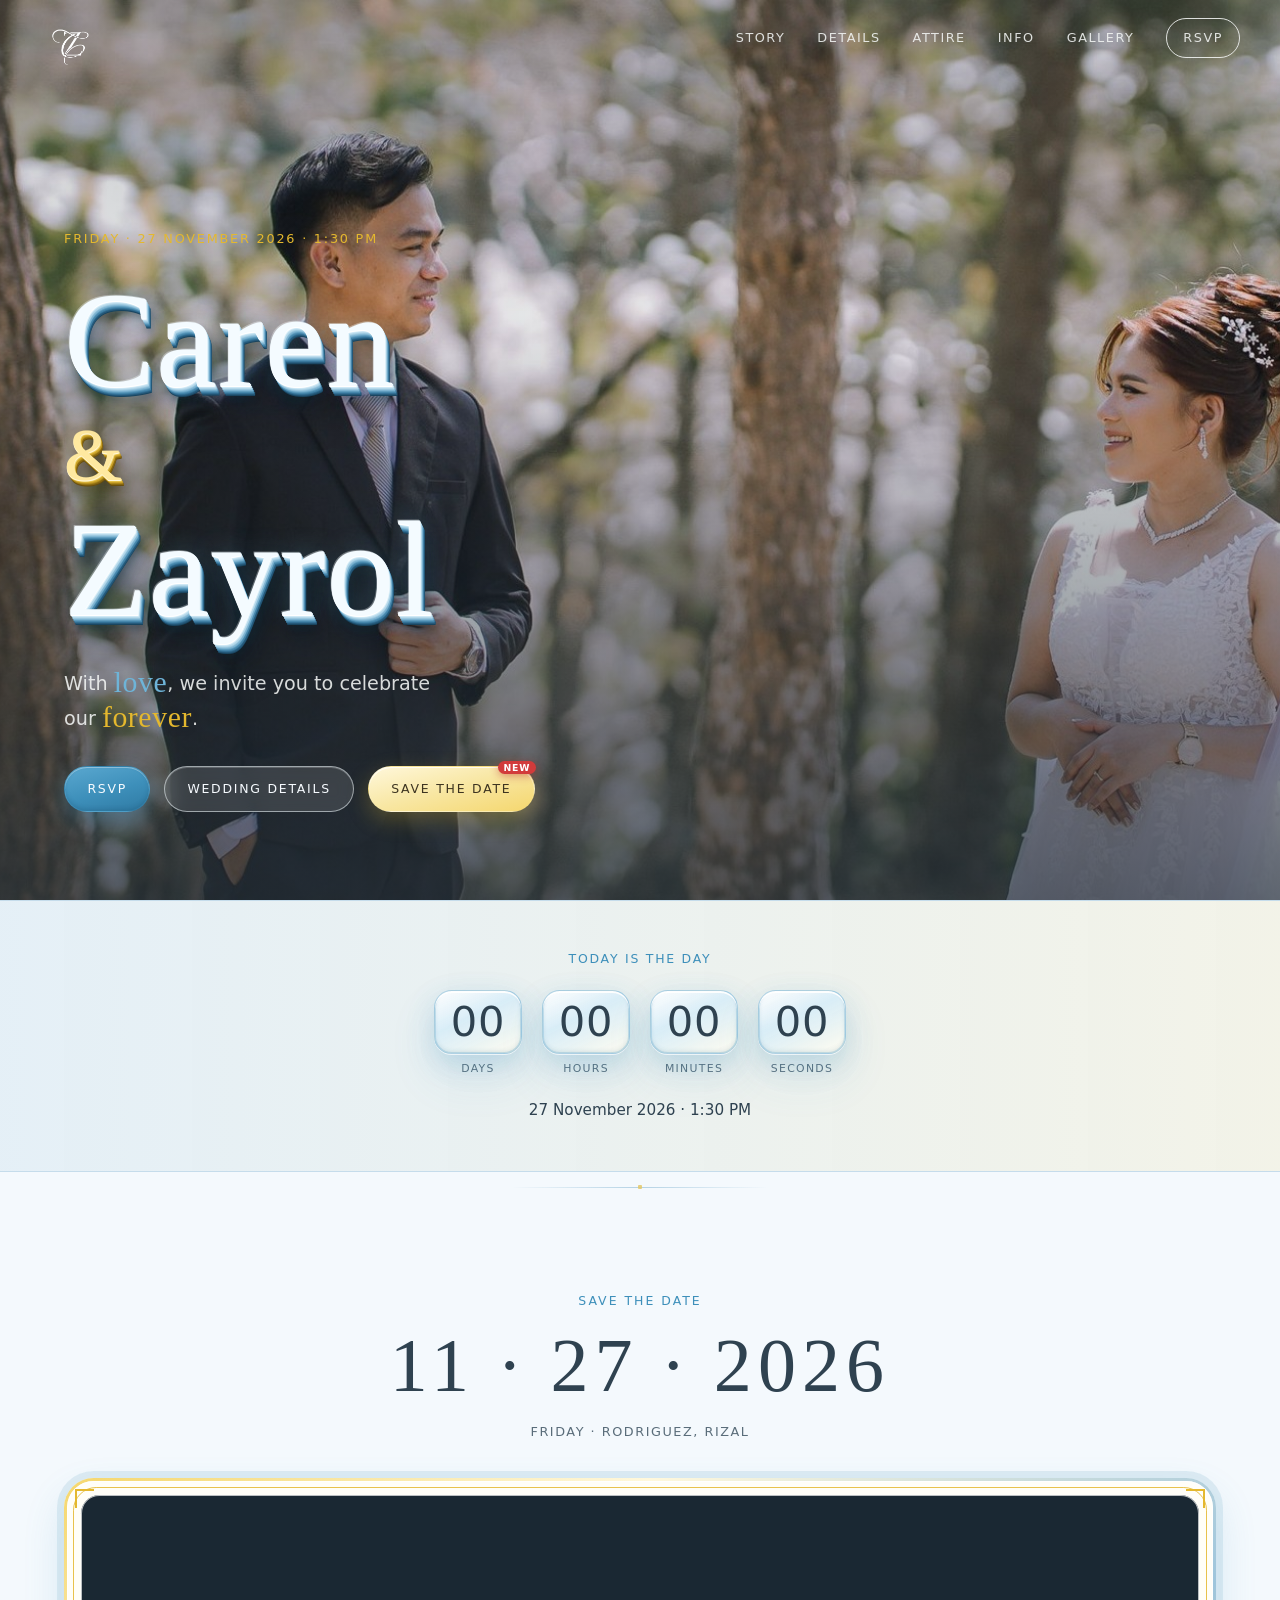
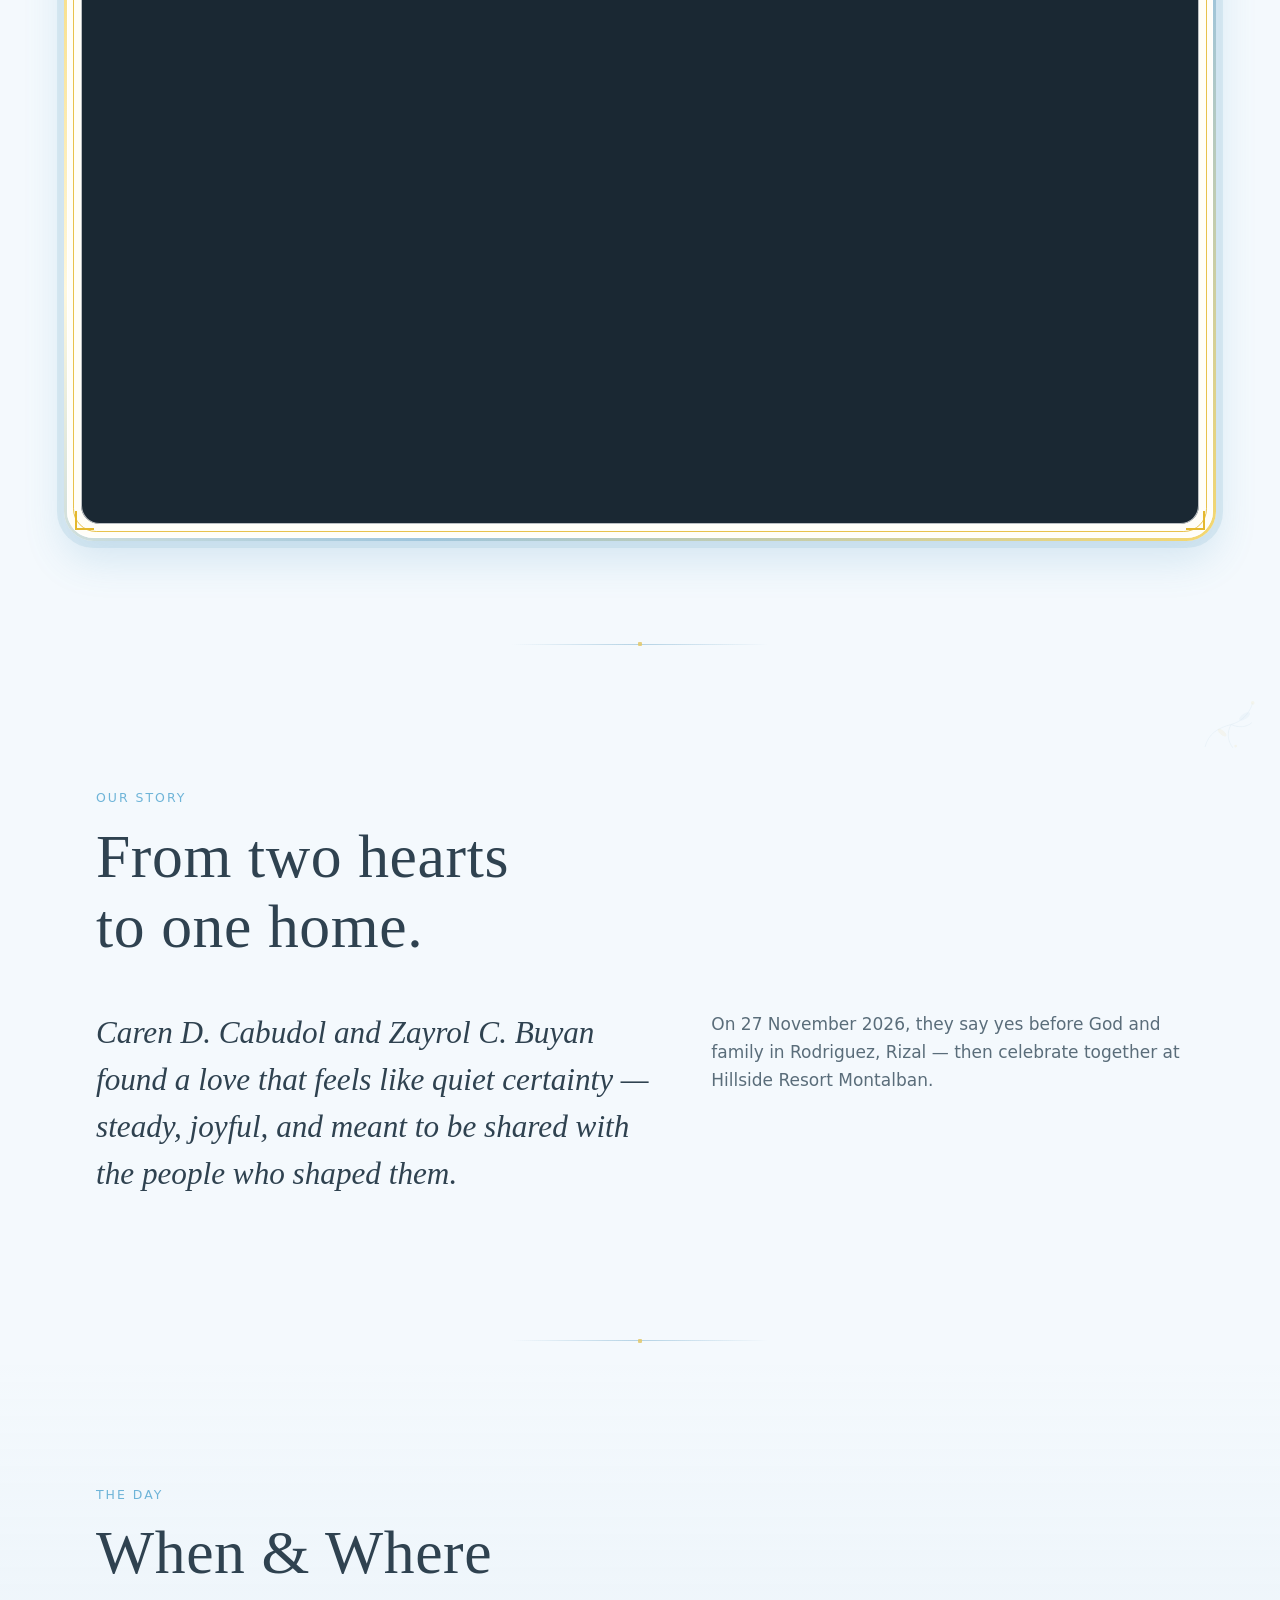
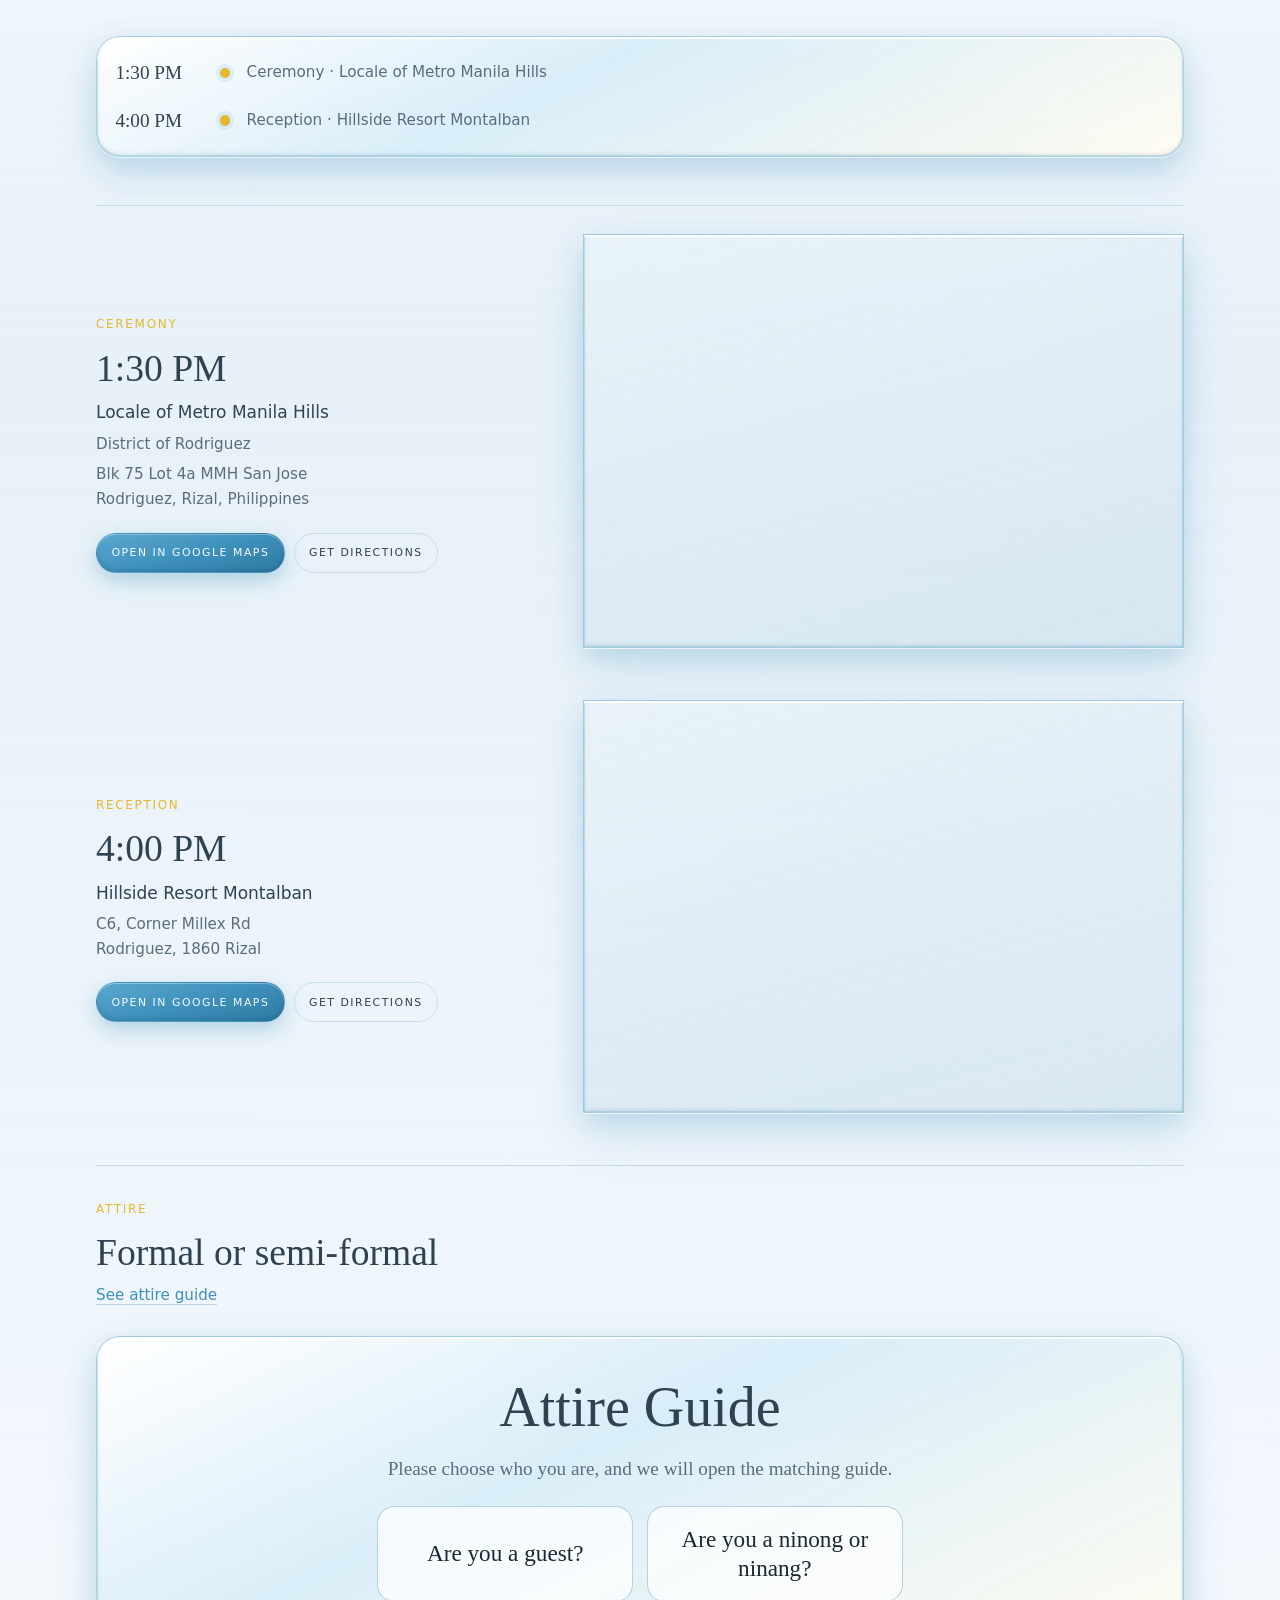
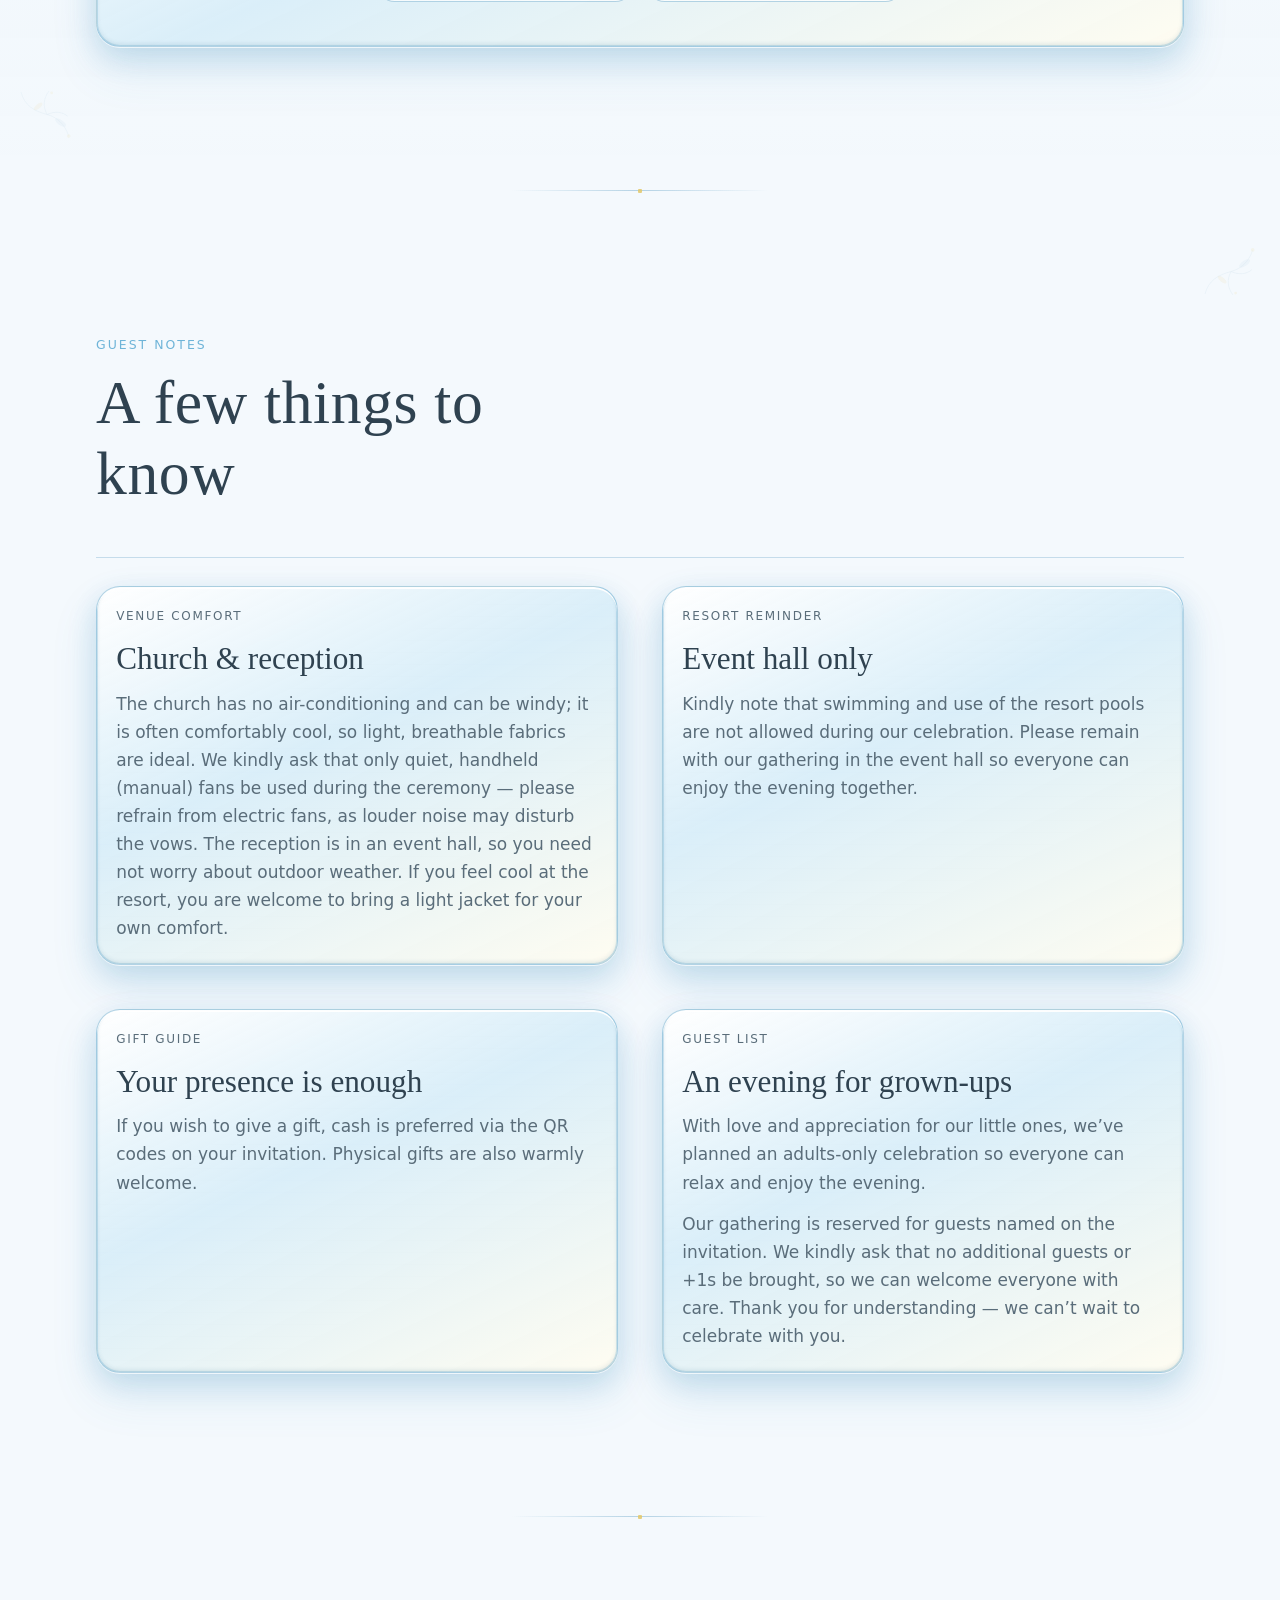
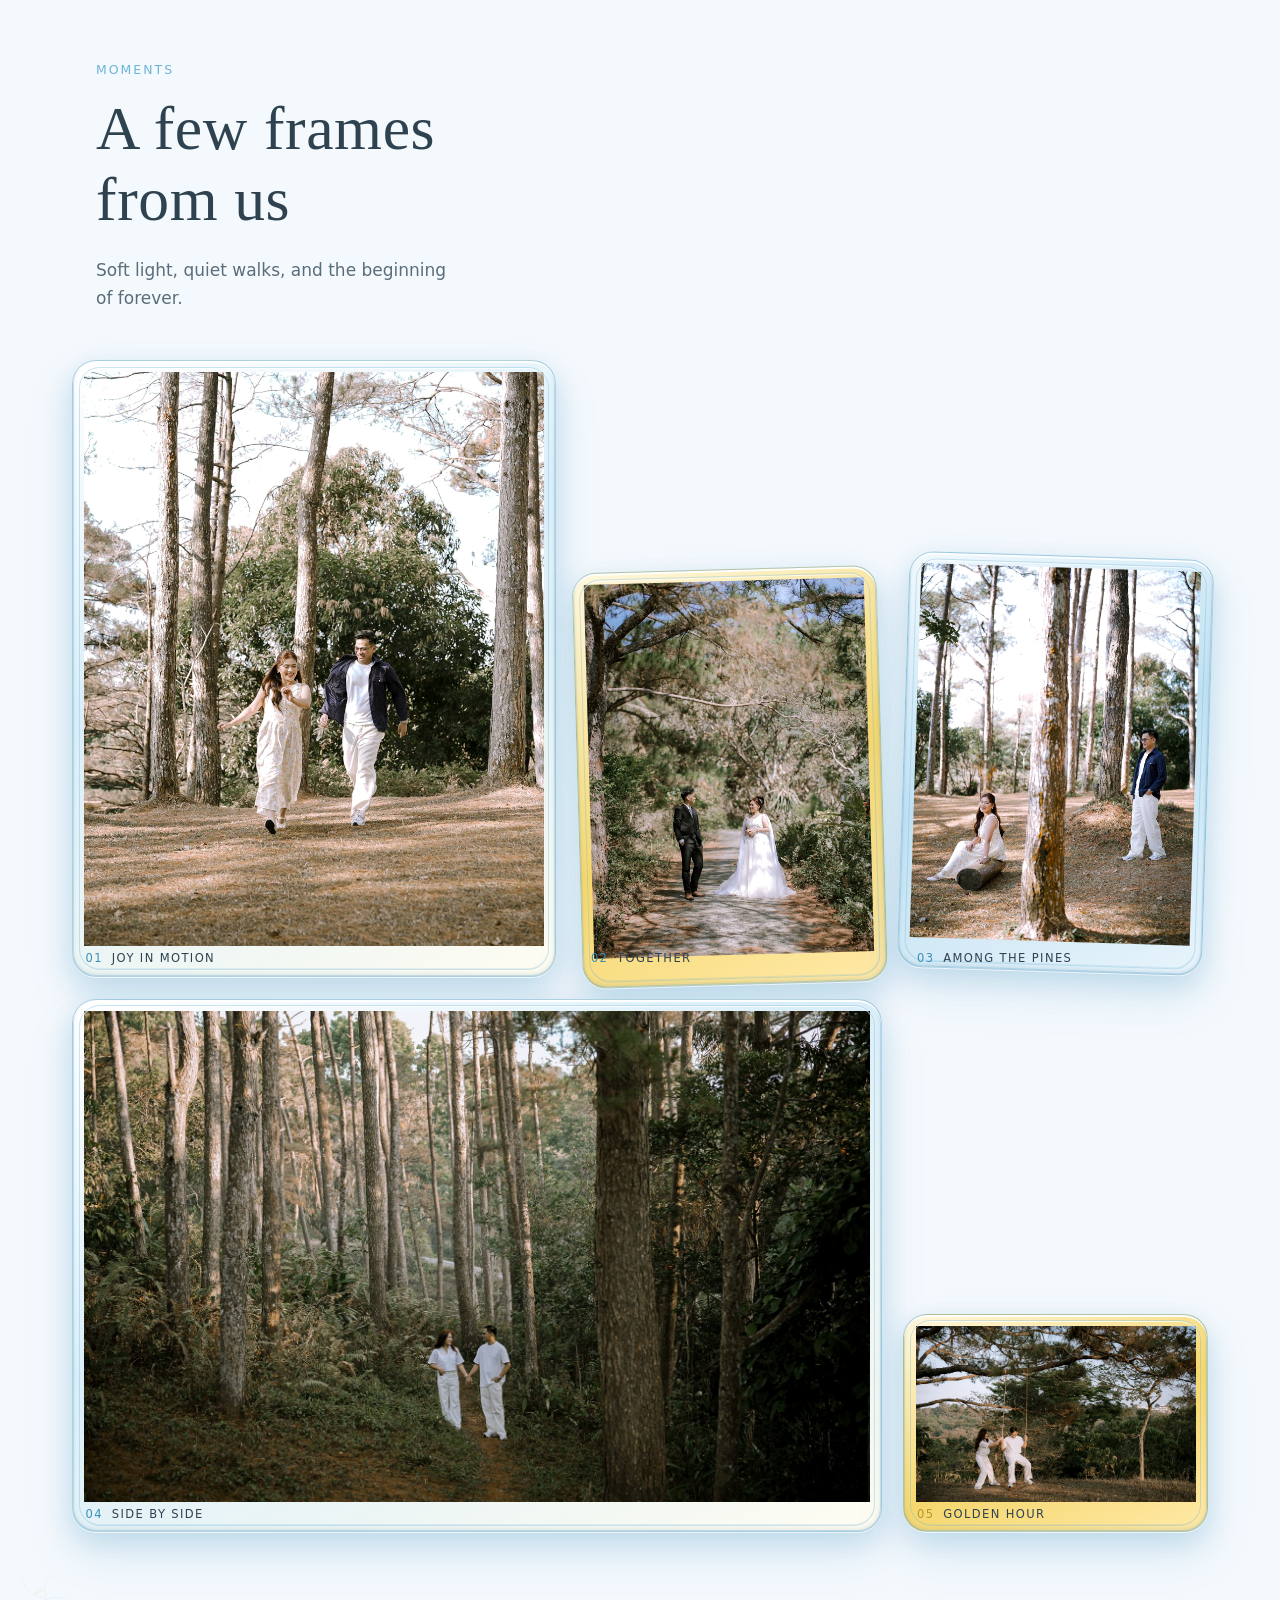
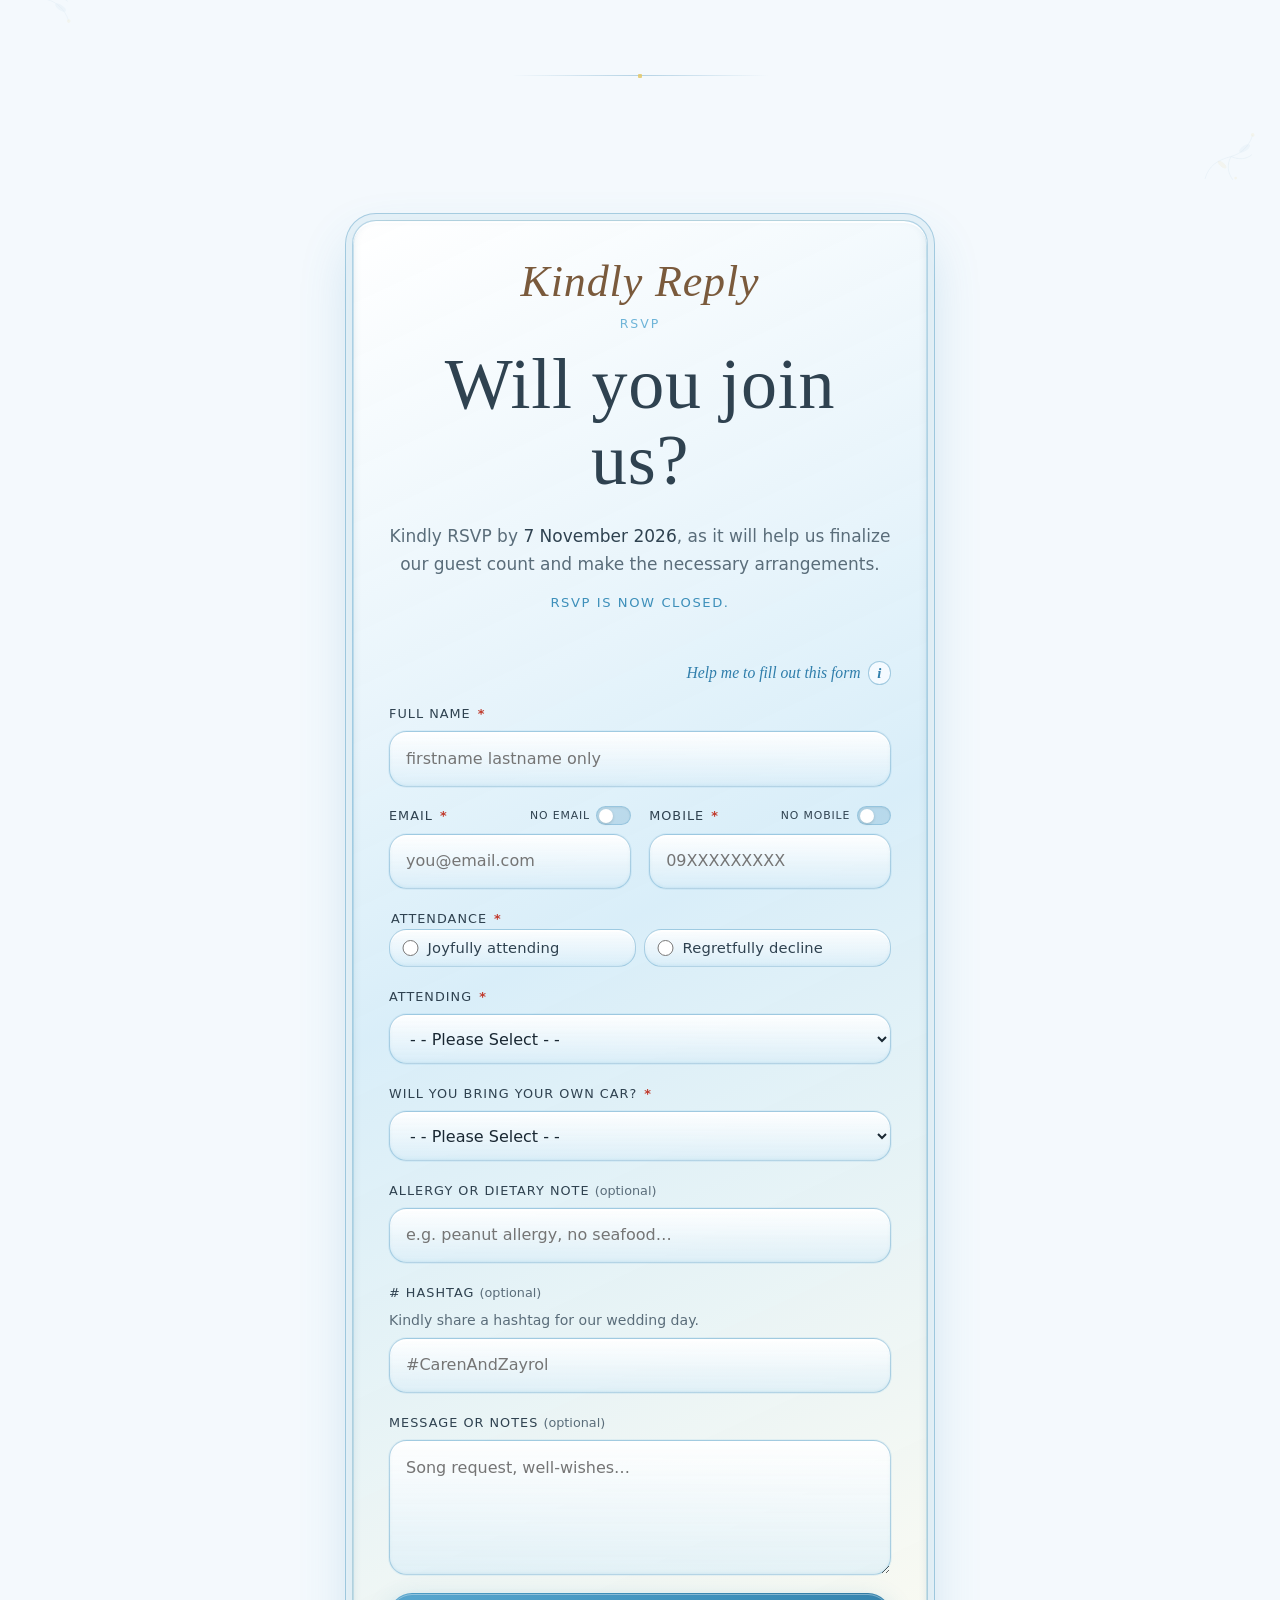
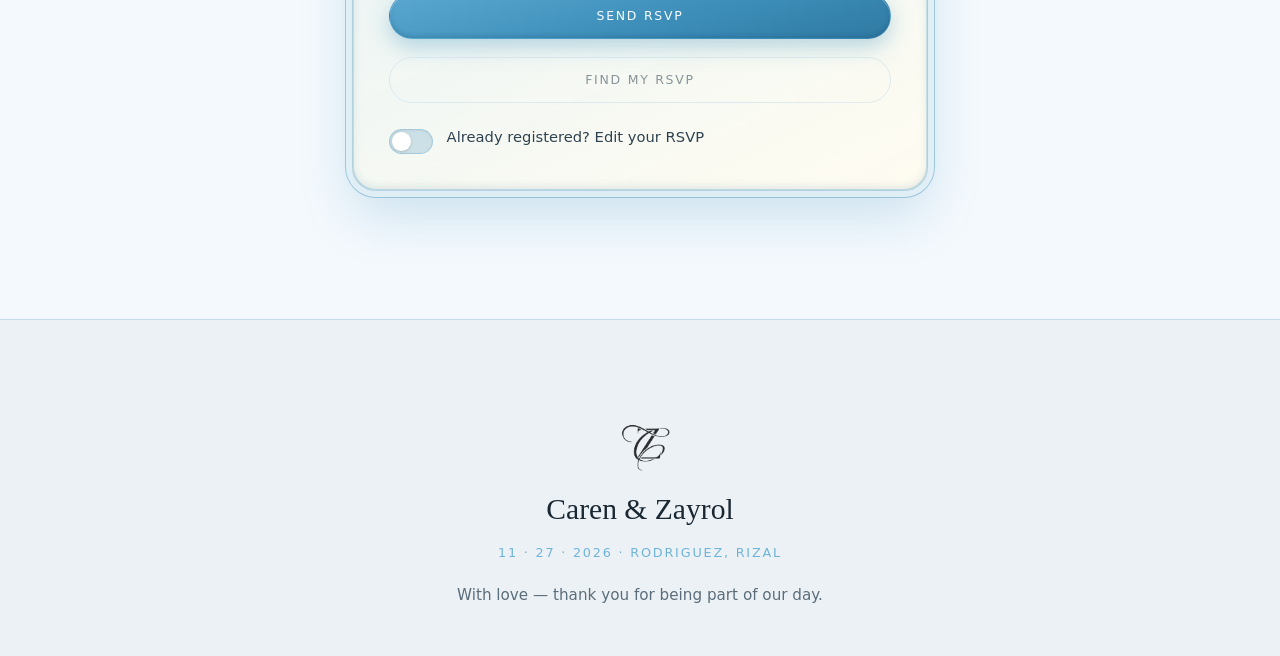
==== commit 729f278f: "Move the RSVP deadline to 7 November 2026." ====
--- a/index.html
+++ b/index.html
@@ -831,7 +831,7 @@
         <p class="eyebrow">RSVP</p>
         <h2 class="section__title">Will you join us?</h2>
         <p class="rsvp__intro">
-          Kindly RSVP by <strong>31 October 2026</strong>, as it will help us finalize our guest count
+          Kindly RSVP by <strong>7 November 2026</strong>, as it will help us finalize our guest count
           and make the necessary arrangements.
         </p>
         <p class="rsvp__closes" data-rsvp-deadline>
@@ -1052,7 +1052,7 @@
   </footer>
 
   <script src="js/config.js?v=6"></script>
-  <script src="js/main.js?v=50"></script>
+  <script src="js/main.js?v=51"></script>
   <script src="js/rsvp.js?v=81"></script>
 </body>
 </html>
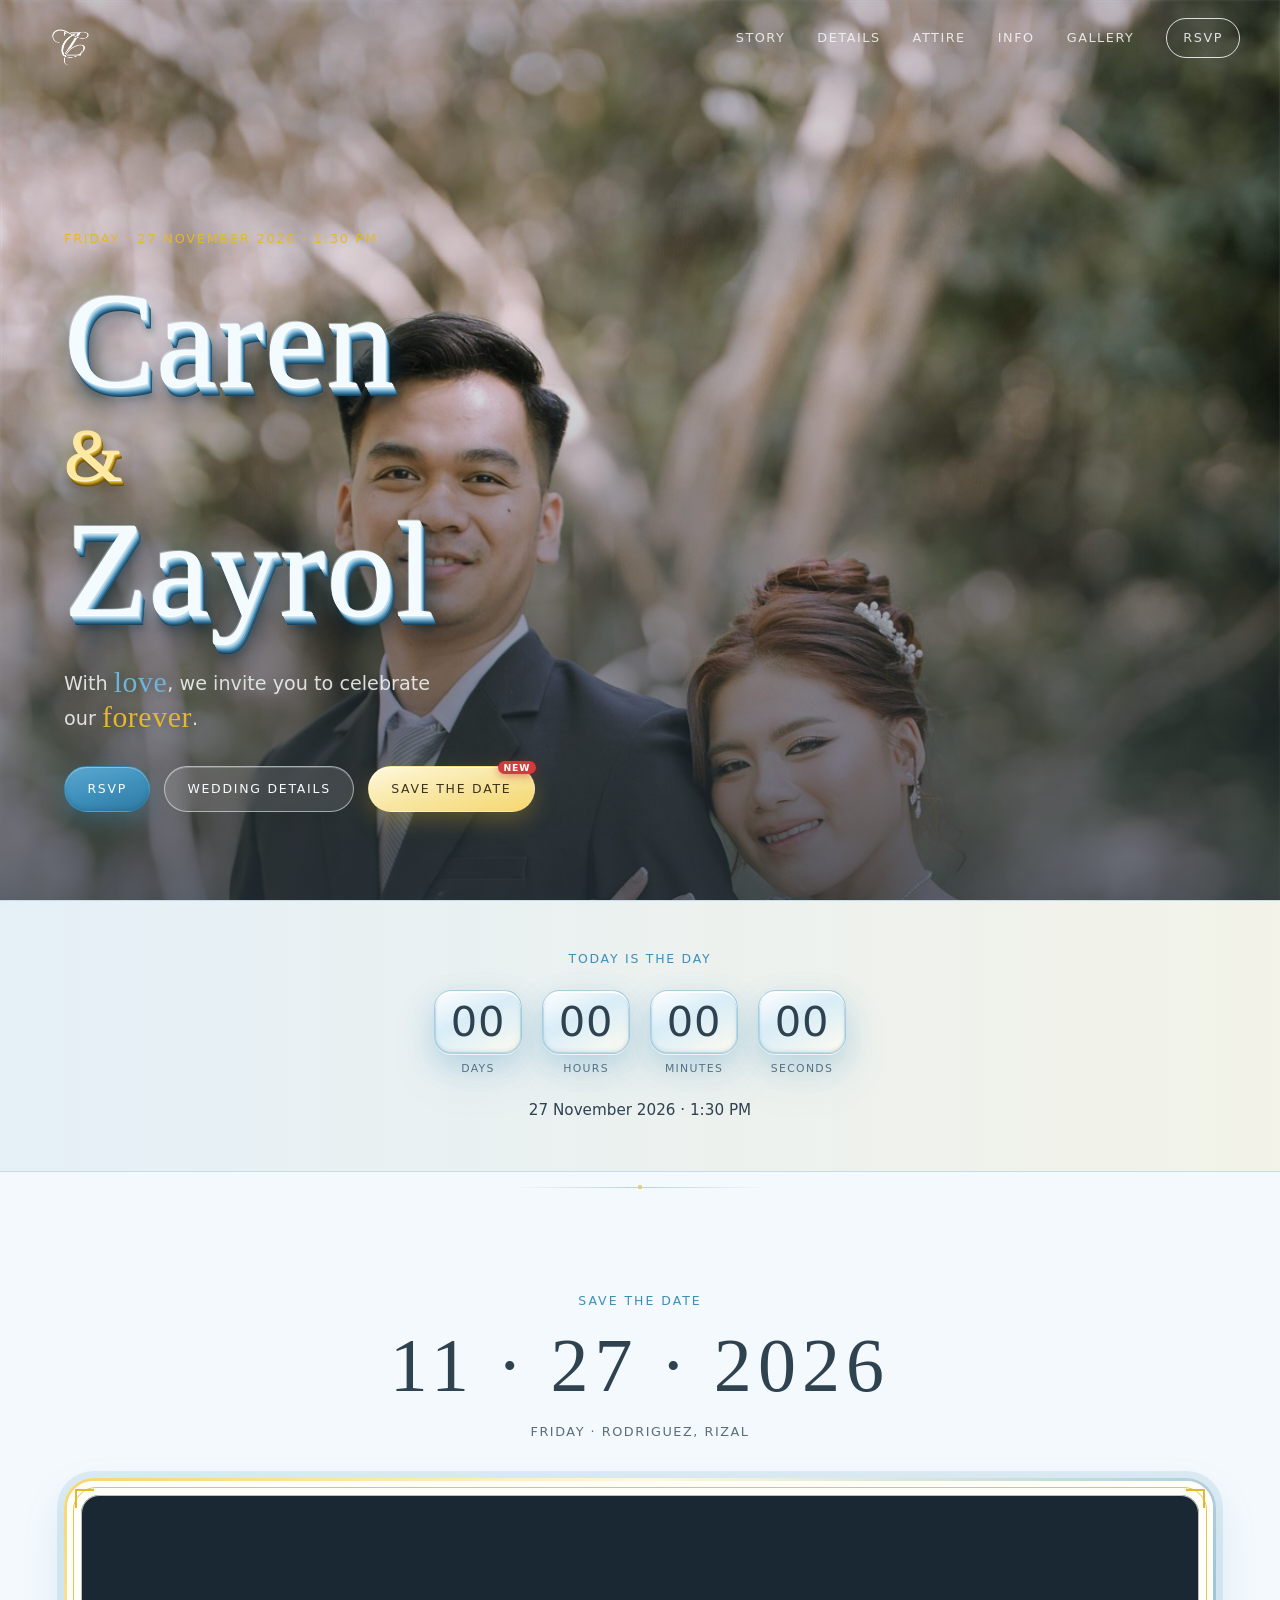
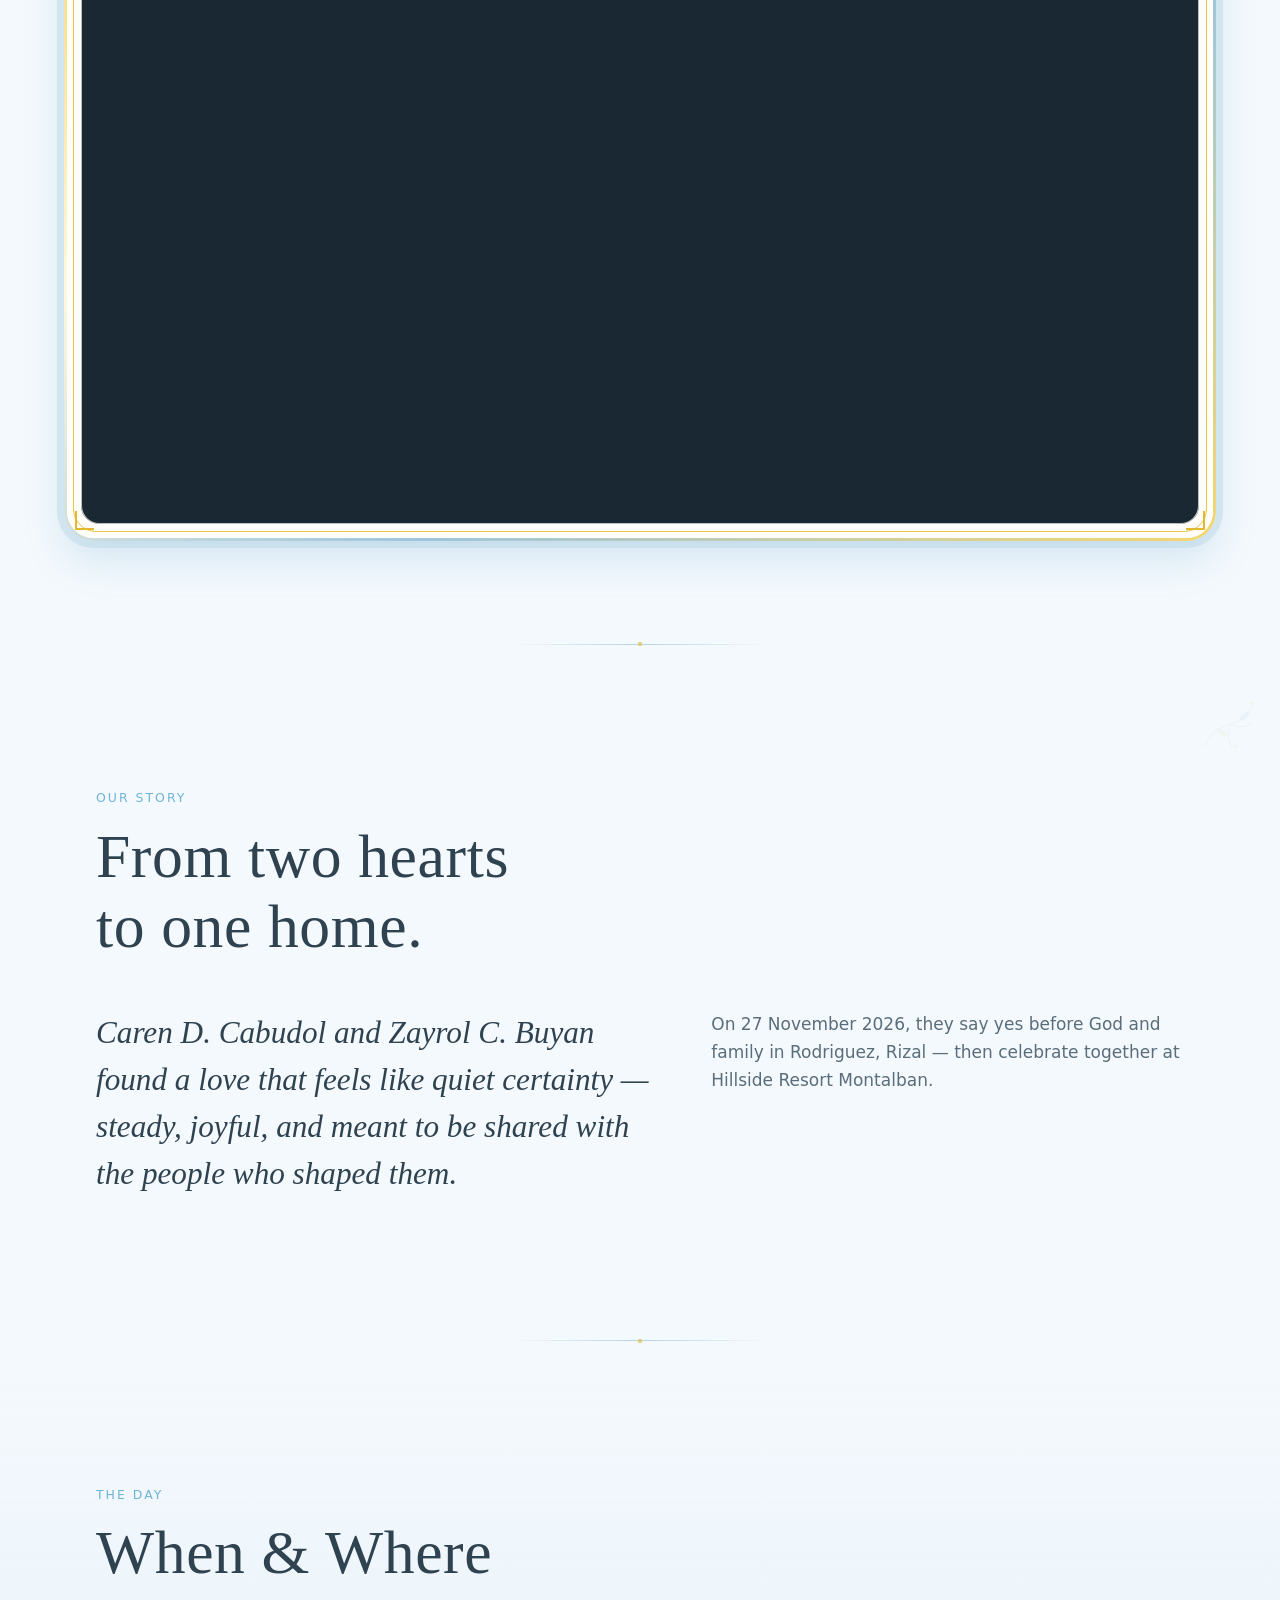
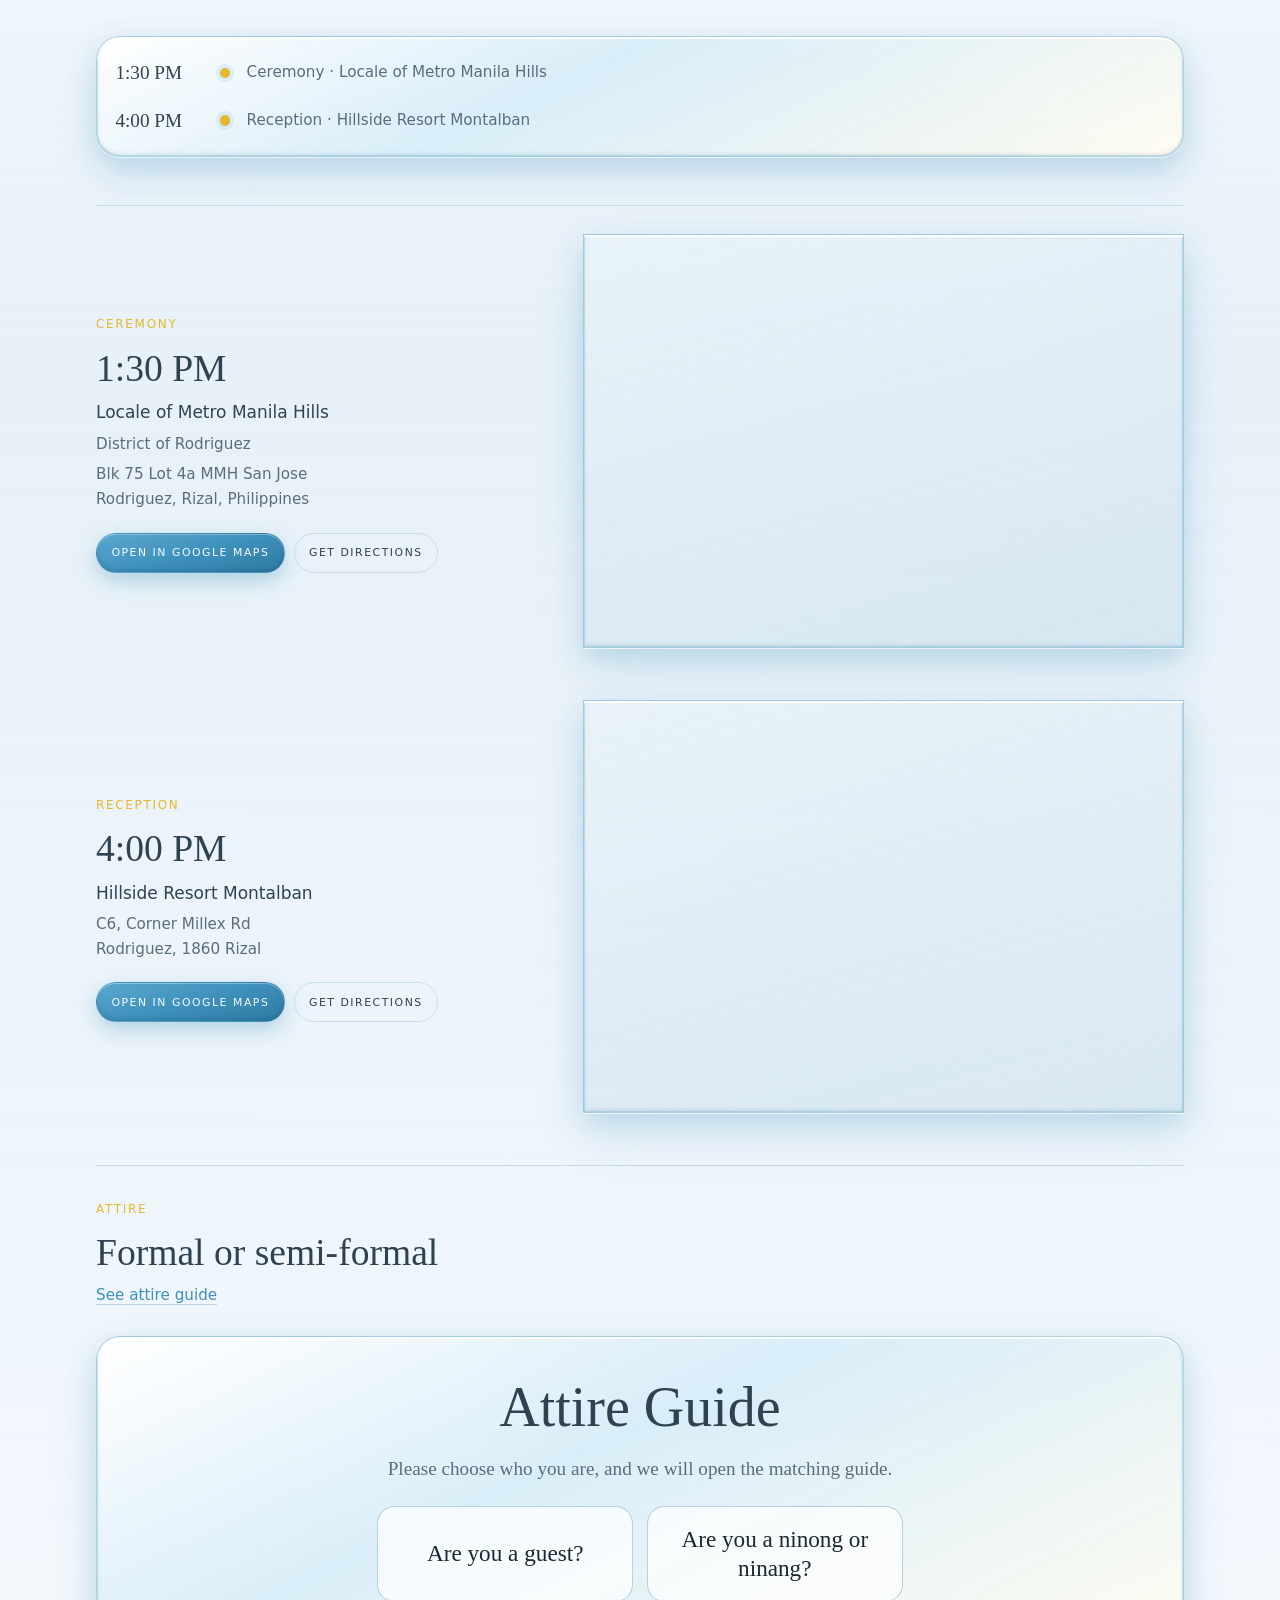
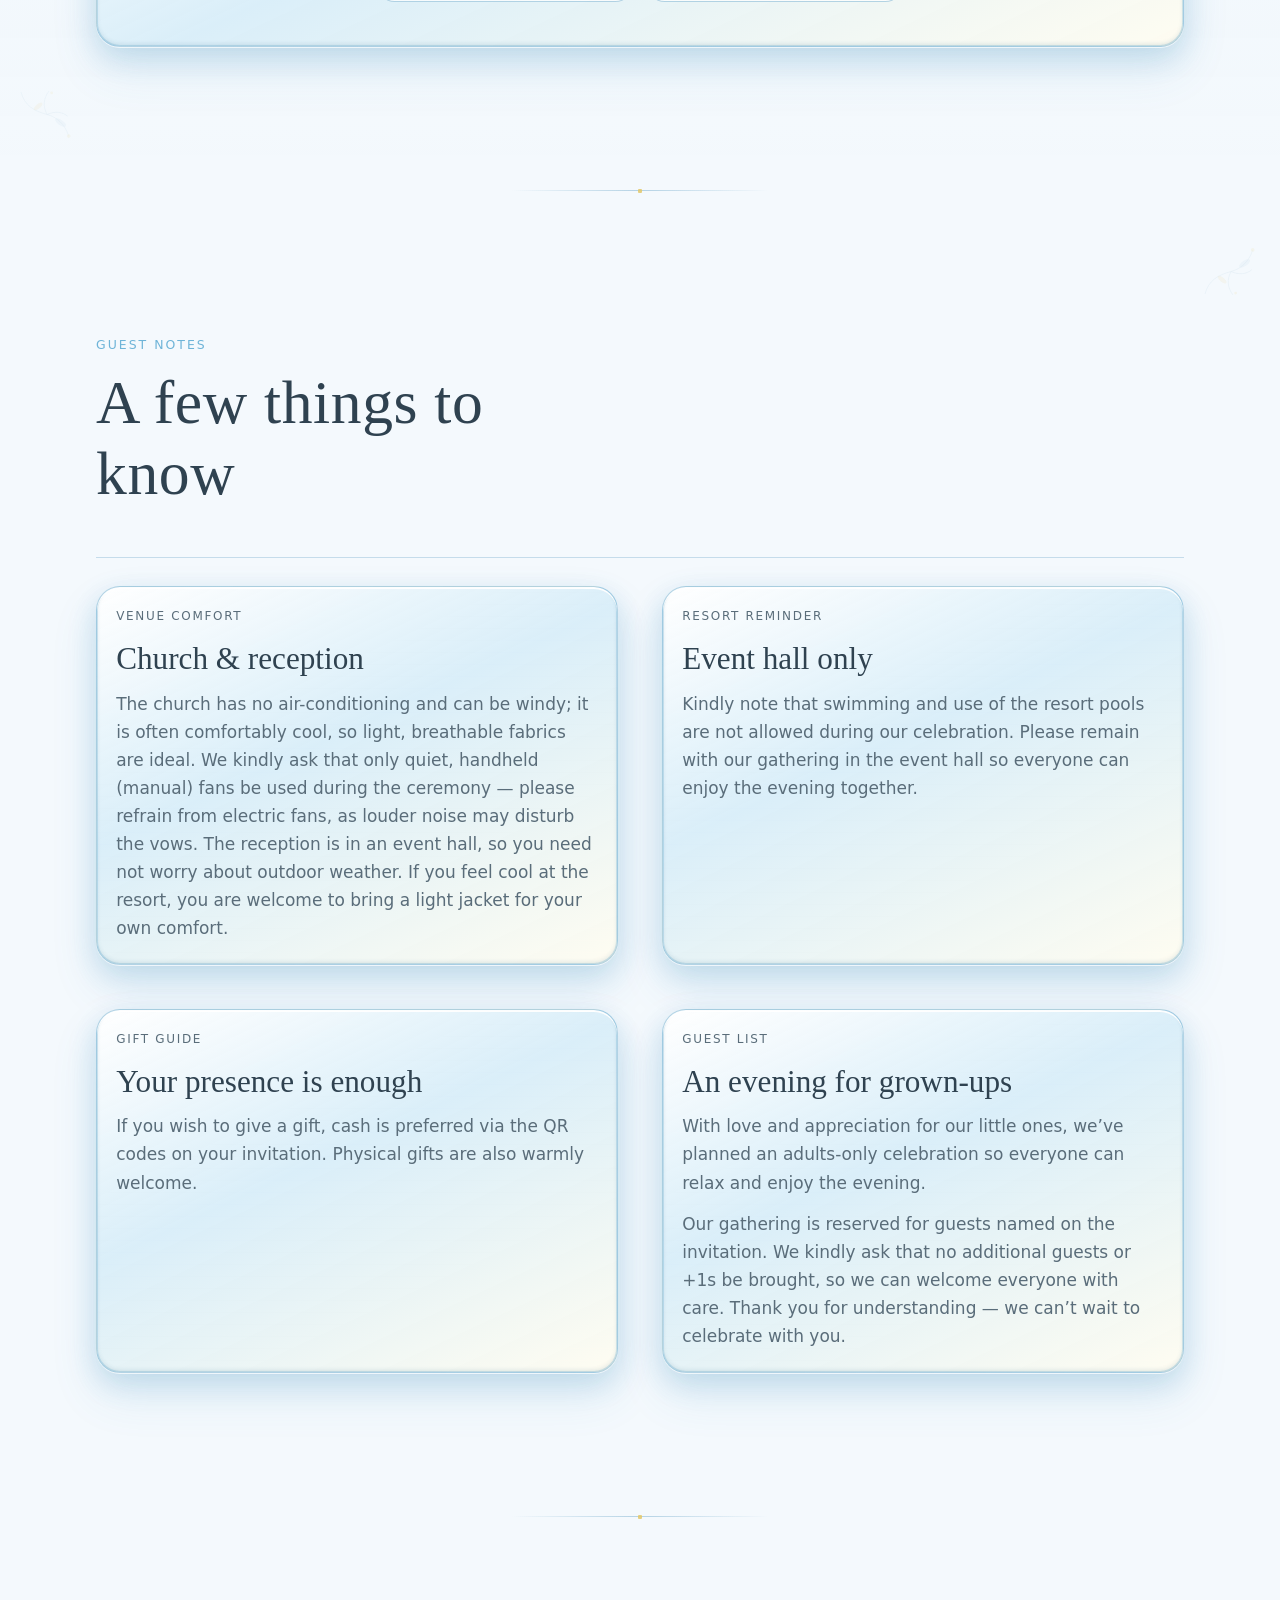
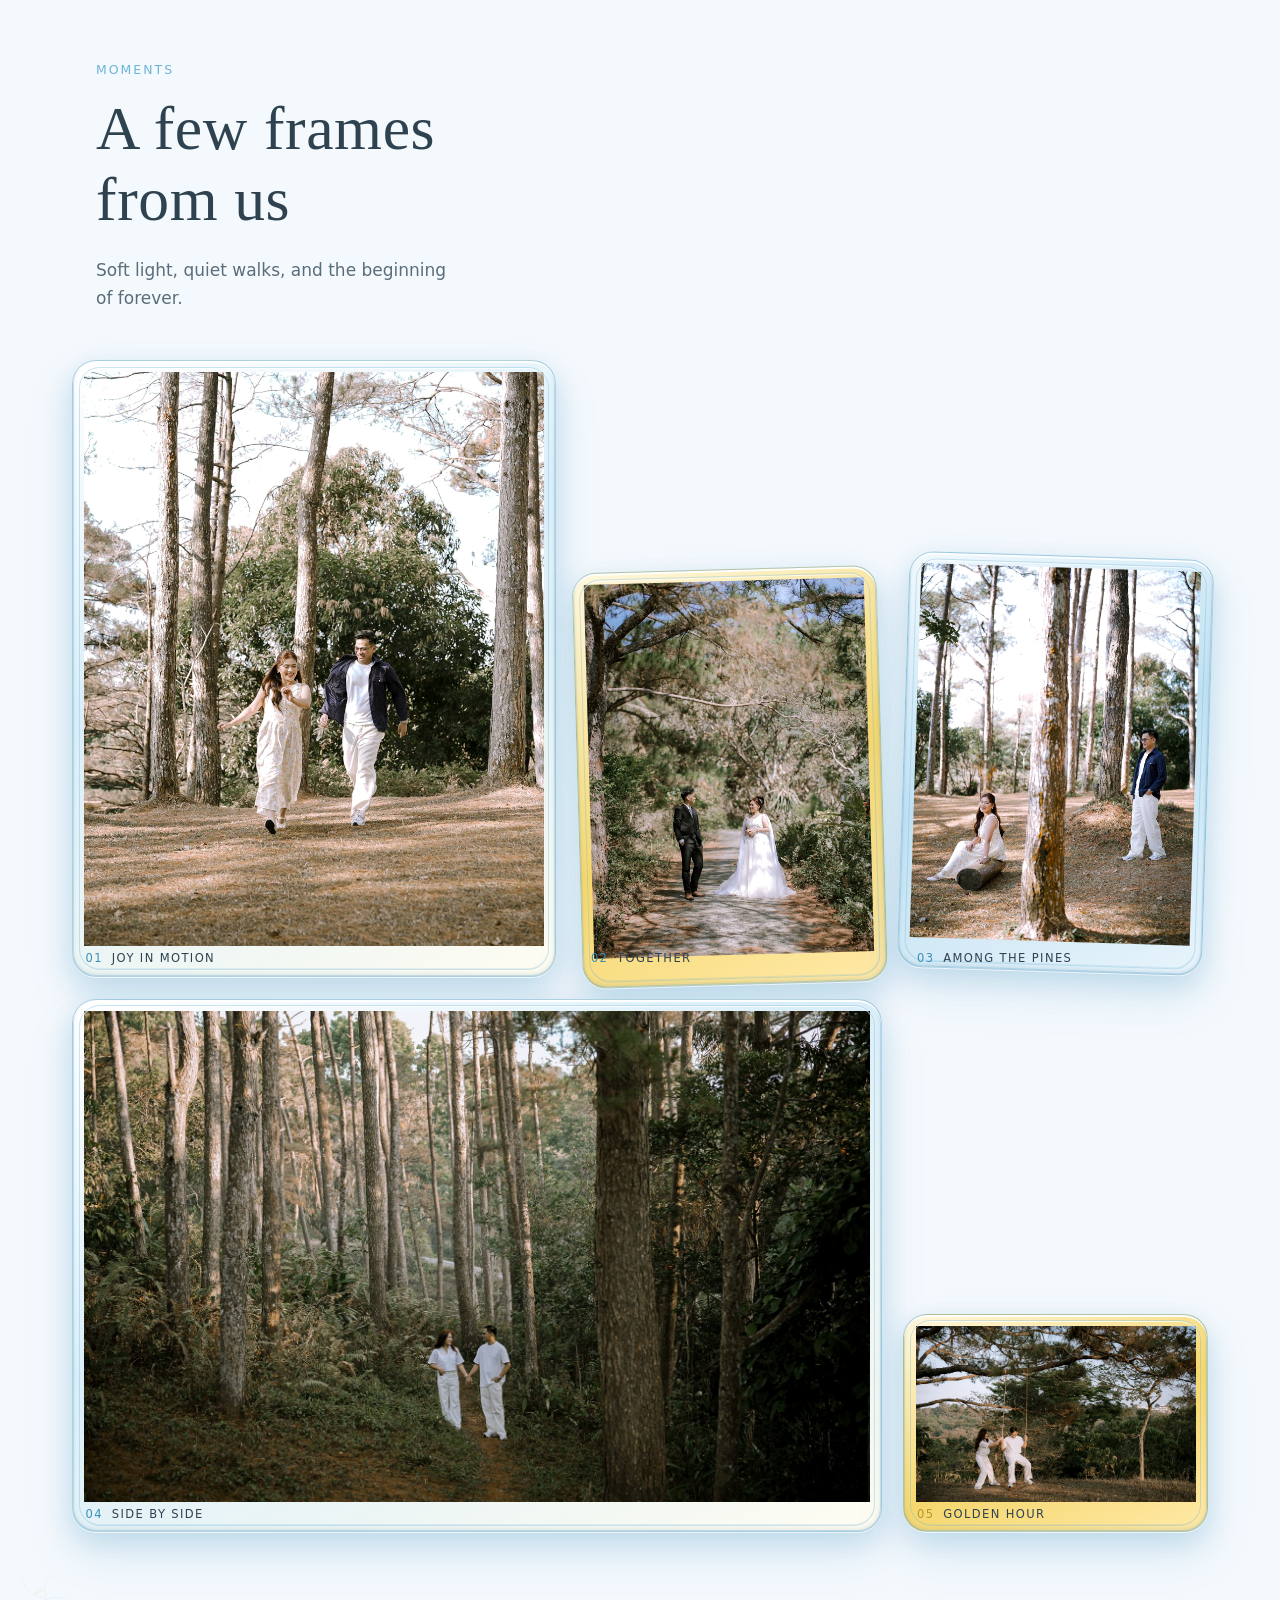
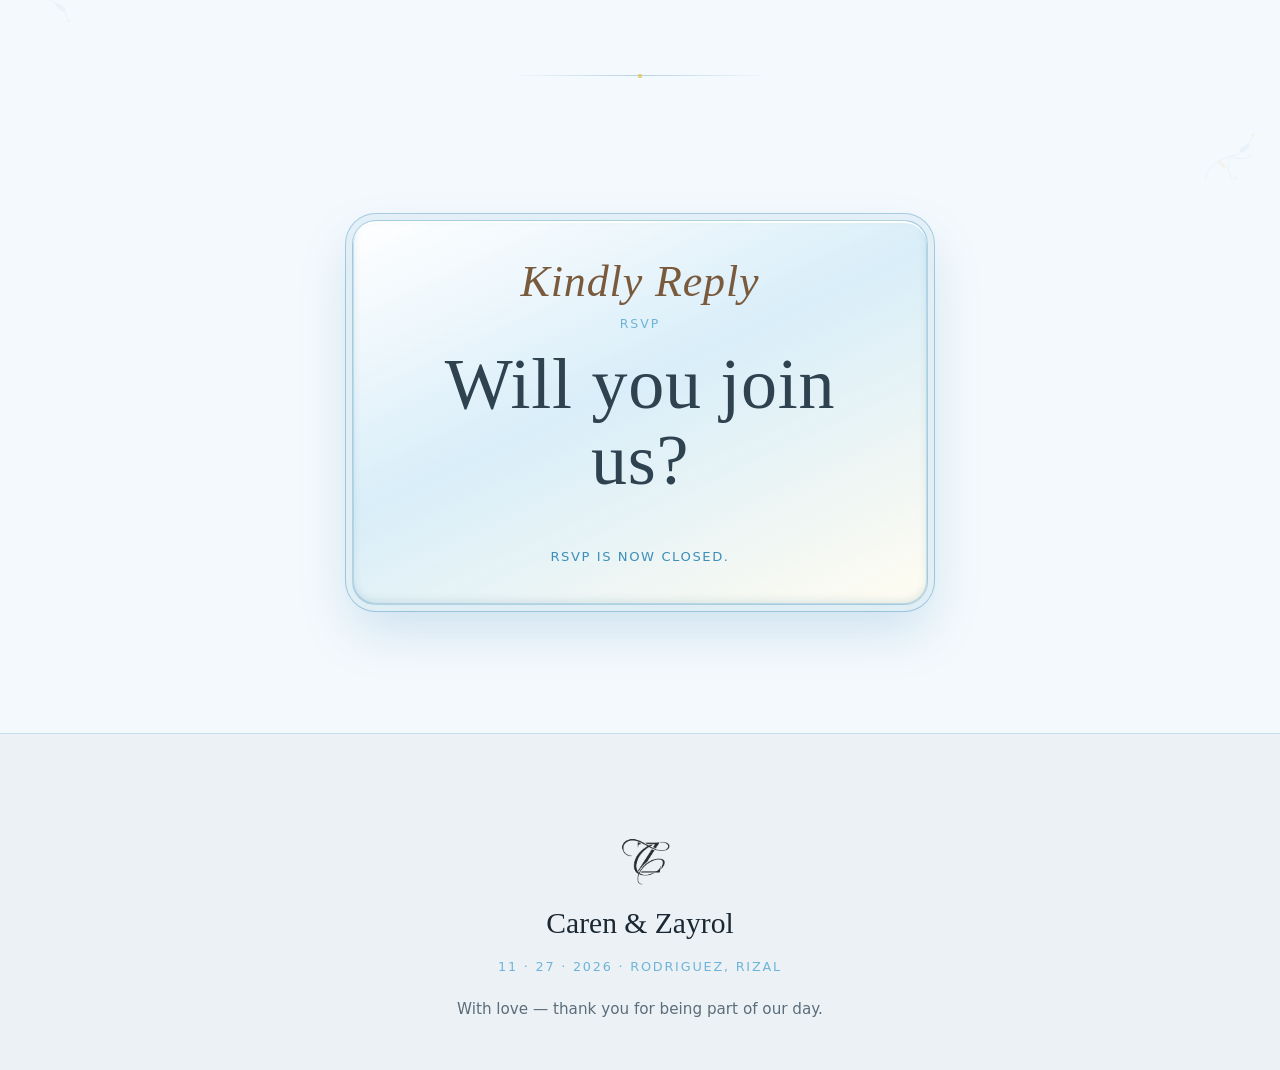
==== commit 59253757: "Close the RSVP form after the deadline, and move that deadline to 14 November 2026. Co-authored-by: " ====
--- a/index.html
+++ b/index.html
@@ -16,7 +16,7 @@
   <link href="https://fonts.googleapis.com/css2?family=Allura&family=Cormorant+Garamond:ital,wght@0,400;0,500;0,600;1,400;1,500&family=Great+Vibes&family=Outfit:wght@300;400;500&family=IBM+Plex+Mono:wght@400&display=swap" rel="stylesheet" />
 
   <link rel="icon" href="assets/favicon.svg" type="image/svg+xml" />
-  <link rel="stylesheet" href="css/styles.css?v=236" />
+  <link rel="stylesheet" href="css/styles.css?v=237" />
   <script src="js/boot.js?v=4"></script>
 </head>
 <body>
@@ -831,7 +831,7 @@
         <p class="eyebrow">RSVP</p>
         <h2 class="section__title">Will you join us?</h2>
         <p class="rsvp__intro">
-          Kindly RSVP by <strong>7 November 2026</strong>, as it will help us finalize our guest count
+          Kindly RSVP by <strong>14 November 2026</strong>, as it will help us finalize our guest count
           and make the necessary arrangements.
         </p>
         <p class="rsvp__closes" data-rsvp-deadline>
@@ -1051,8 +1051,8 @@
     <p class="footer__thanks">With love — thank you for being part of our day.</p>
   </footer>
 
-  <script src="js/config.js?v=6"></script>
-  <script src="js/main.js?v=51"></script>
-  <script src="js/rsvp.js?v=81"></script>
+  <script src="js/config.js?v=8"></script>
+  <script src="js/main.js?v=53"></script>
+  <script src="js/rsvp.js?v=83"></script>
 </body>
 </html>
--- a/css/styles.css
+++ b/css/styles.css
@@ -2470,6 +2470,83 @@
   min-width: 28rem;
 }
 
+.guestlist__table.guestlist__table--hashtags {
+  width: 100%;
+  min-width: 0;
+}
+
+.guestlist__table .guestlist__hashtag-pick {
+  display: block;
+  width: 100%;
+  margin: 0;
+  padding: 0.15rem 0;
+  border: 0;
+  background: none;
+  color: inherit;
+  font-family: inherit;
+  font-size: 0.95rem;
+  font-weight: 500;
+  letter-spacing: normal;
+  text-transform: none;
+  text-align: left;
+  cursor: pointer;
+}
+
+.guestlist__table--hashtags tr.is-picked td {
+  background: rgba(110, 180, 216, 0.22);
+}
+
+.guestlist__hashtag--winner .guestlist__hashtag-pick {
+  font-weight: 600;
+  color: var(--powder-deep);
+}
+
+.guestlist__winner-bar {
+  display: flex;
+  justify-content: flex-start;
+  margin: 0.85rem 0 0;
+}
+
+.guestlist__winner-bar[hidden] {
+  display: none;
+}
+
+.guestlist__saved-winner {
+  display: flex;
+  flex-direction: column;
+  align-items: center;
+  text-align: center;
+  margin: 0 0 0.85rem;
+  padding: 0.9rem 0.75rem 1rem;
+  border-radius: var(--radius-md);
+  background: rgba(110, 180, 216, 0.16);
+}
+
+.guestlist__saved-winner[hidden] {
+  display: none;
+}
+
+.guestlist__saved-winner-label {
+  margin: 0;
+  font-size: 0.72rem;
+  font-weight: 600;
+  letter-spacing: 0.14em;
+  text-transform: uppercase;
+  color: var(--powder-deep);
+}
+
+.guestlist__saved-winner-tag {
+  margin: 0.2rem 0 0;
+  font-family: var(--font-script-soft);
+  font-size: clamp(1.7rem, 3vw, 2.35rem);
+  line-height: 1.05;
+  color: var(--ink);
+}
+
+.seating-dialog .guestlist__saved-winner-tag {
+  text-align: center;
+}
+
 .guestlist__rsvp {
   display: inline-block;
   padding: 0.15rem 0.55rem;
@@ -2962,11 +3039,14 @@
   .guestlist__table td[data-col="actions"],
   .guestlist__table--invited th[data-col="rsvp"],
   .guestlist__table--invited td[data-col="rsvp"],
+  .guestlist__table--hashtags th[data-col="hashtag"],
+  .guestlist__table--hashtags td[data-col="hashtag"],
   .guestlist__table td.guestlist__empty {
     display: table-cell;
   }
 
-  .guestlist__table--invited {
+  .guestlist__table--invited,
+  .guestlist__table--hashtags {
     min-width: 0;
   }
 
@@ -3519,6 +3599,18 @@
   color: var(--ink-soft);
 }
 
+#rsvp.is-rsvp-closed .rsvp__intro {
+  display: none;
+}
+
+#rsvp.is-rsvp-closed .rsvp__closes {
+  margin-bottom: 0;
+}
+
+#rsvp.is-rsvp-closed #rsvp-form {
+  display: none;
+}
+
 .rsvp__intro strong {
   color: var(--ink-soft);
   font-weight: 500;
